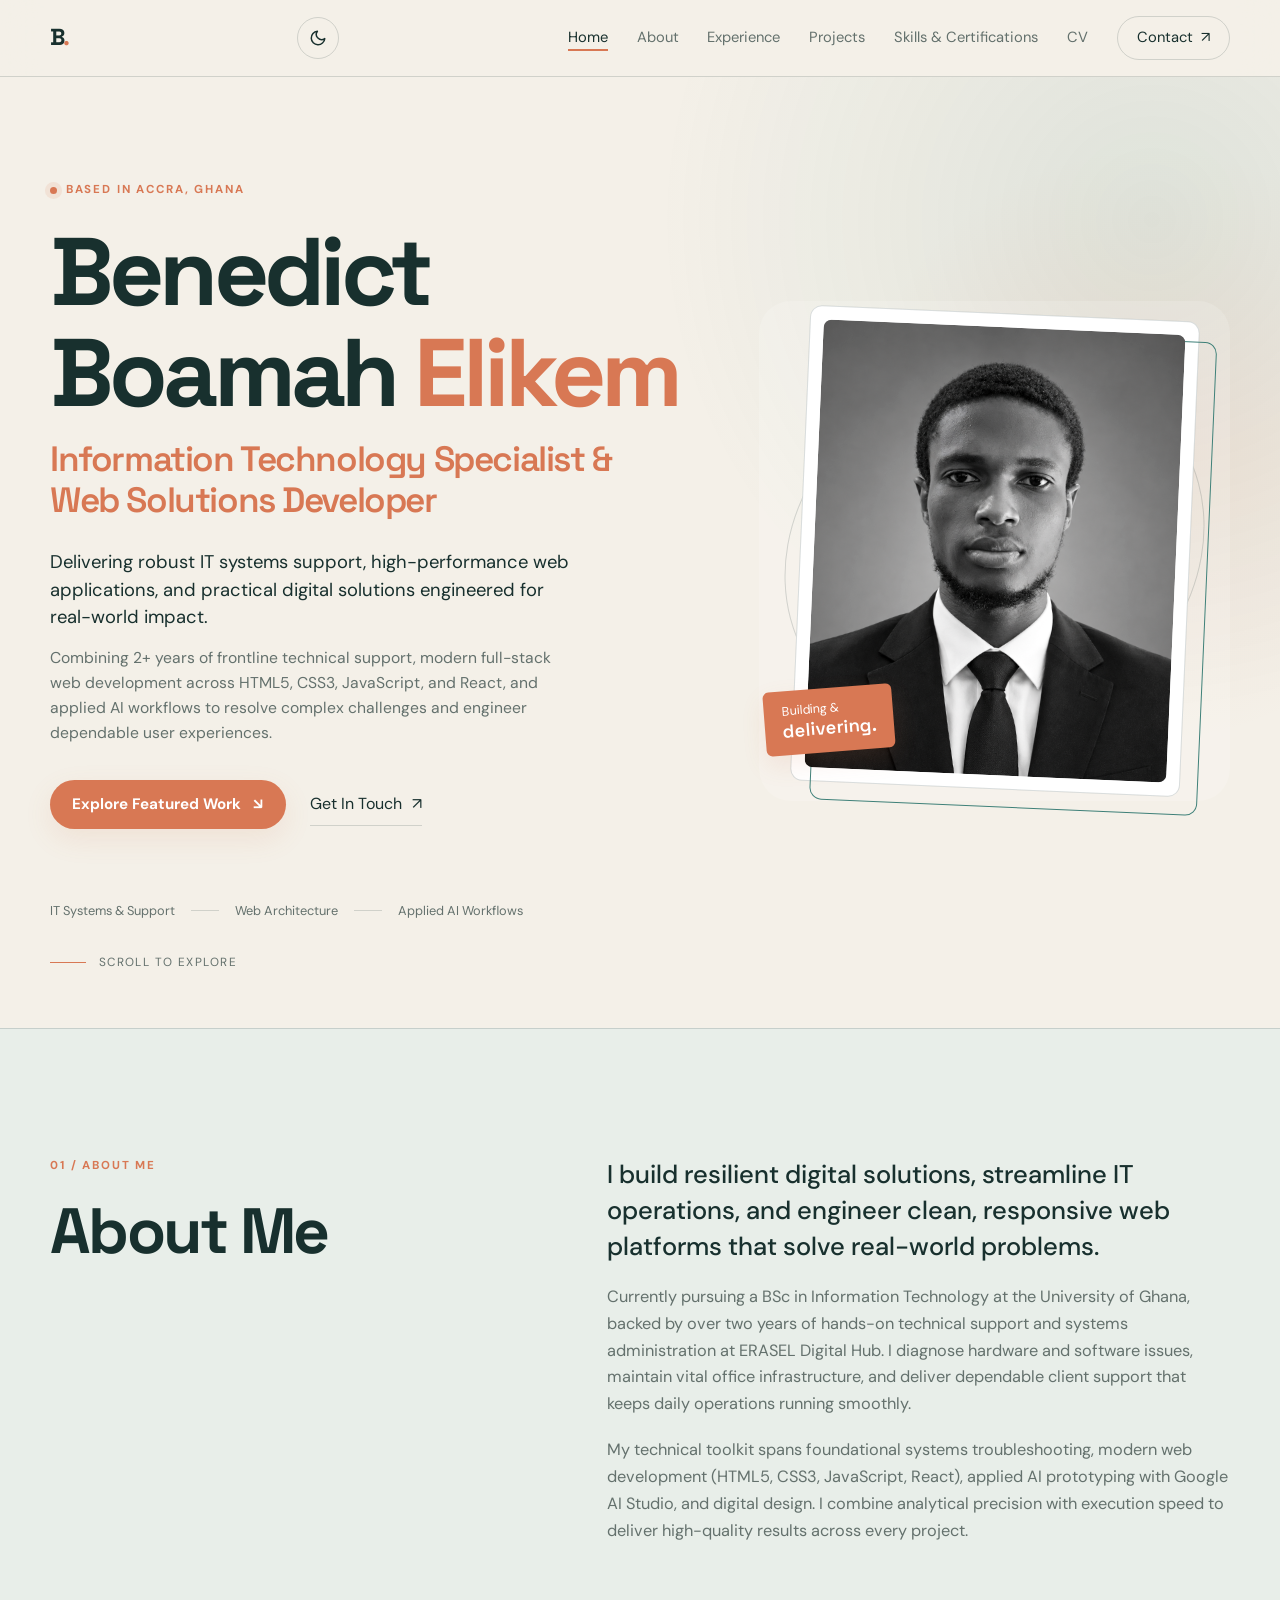
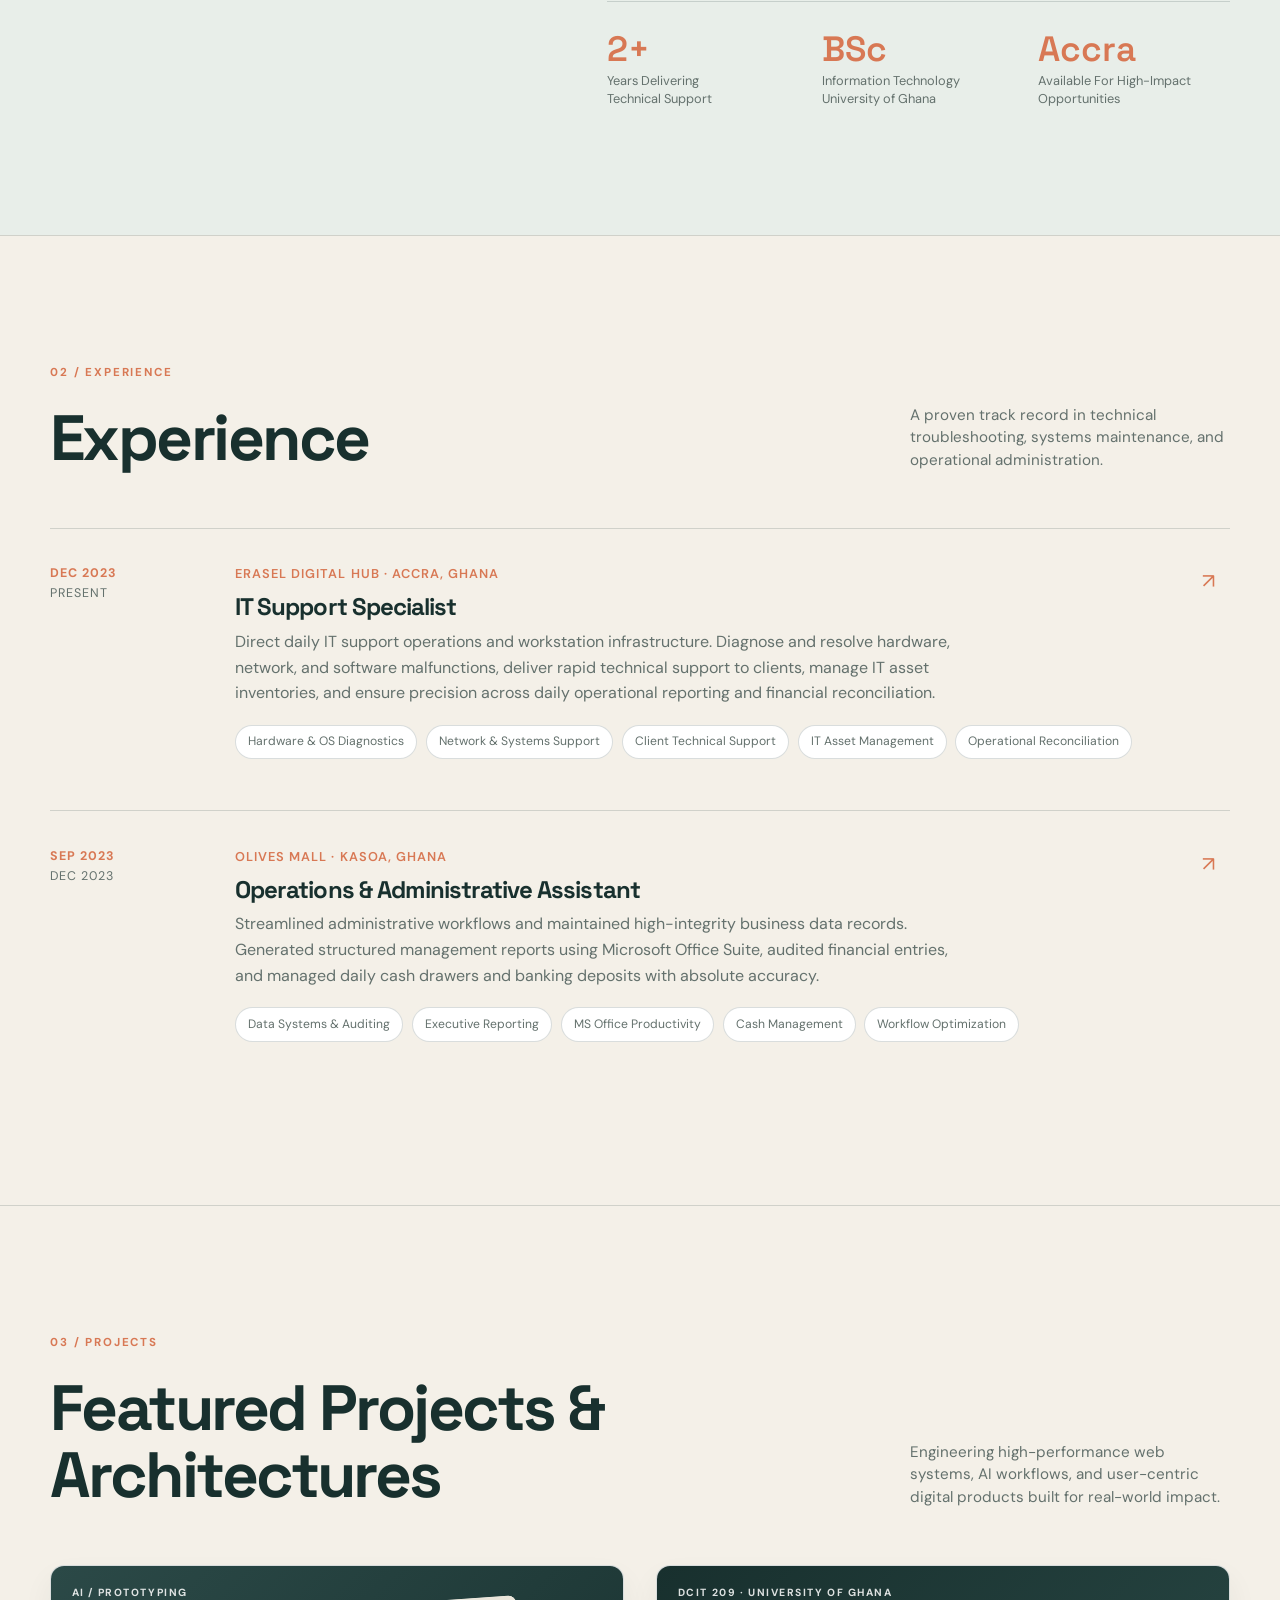
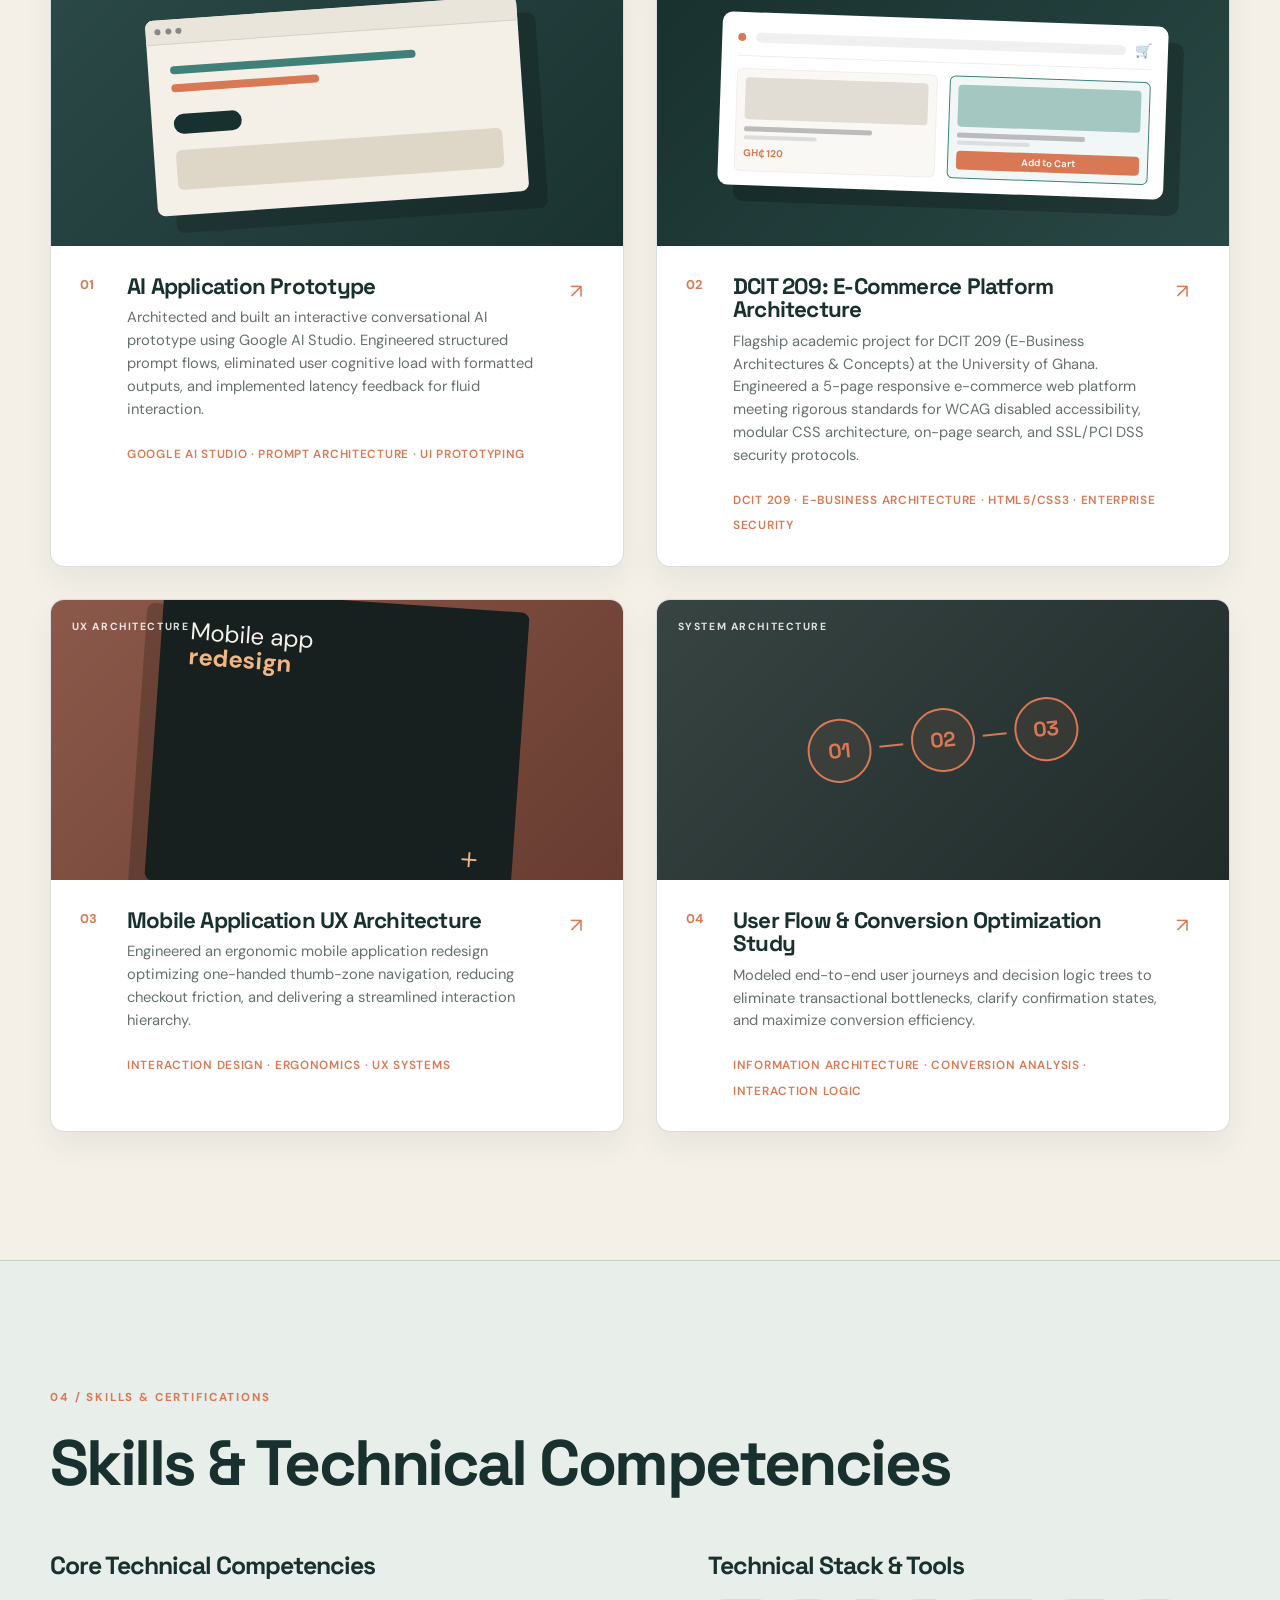
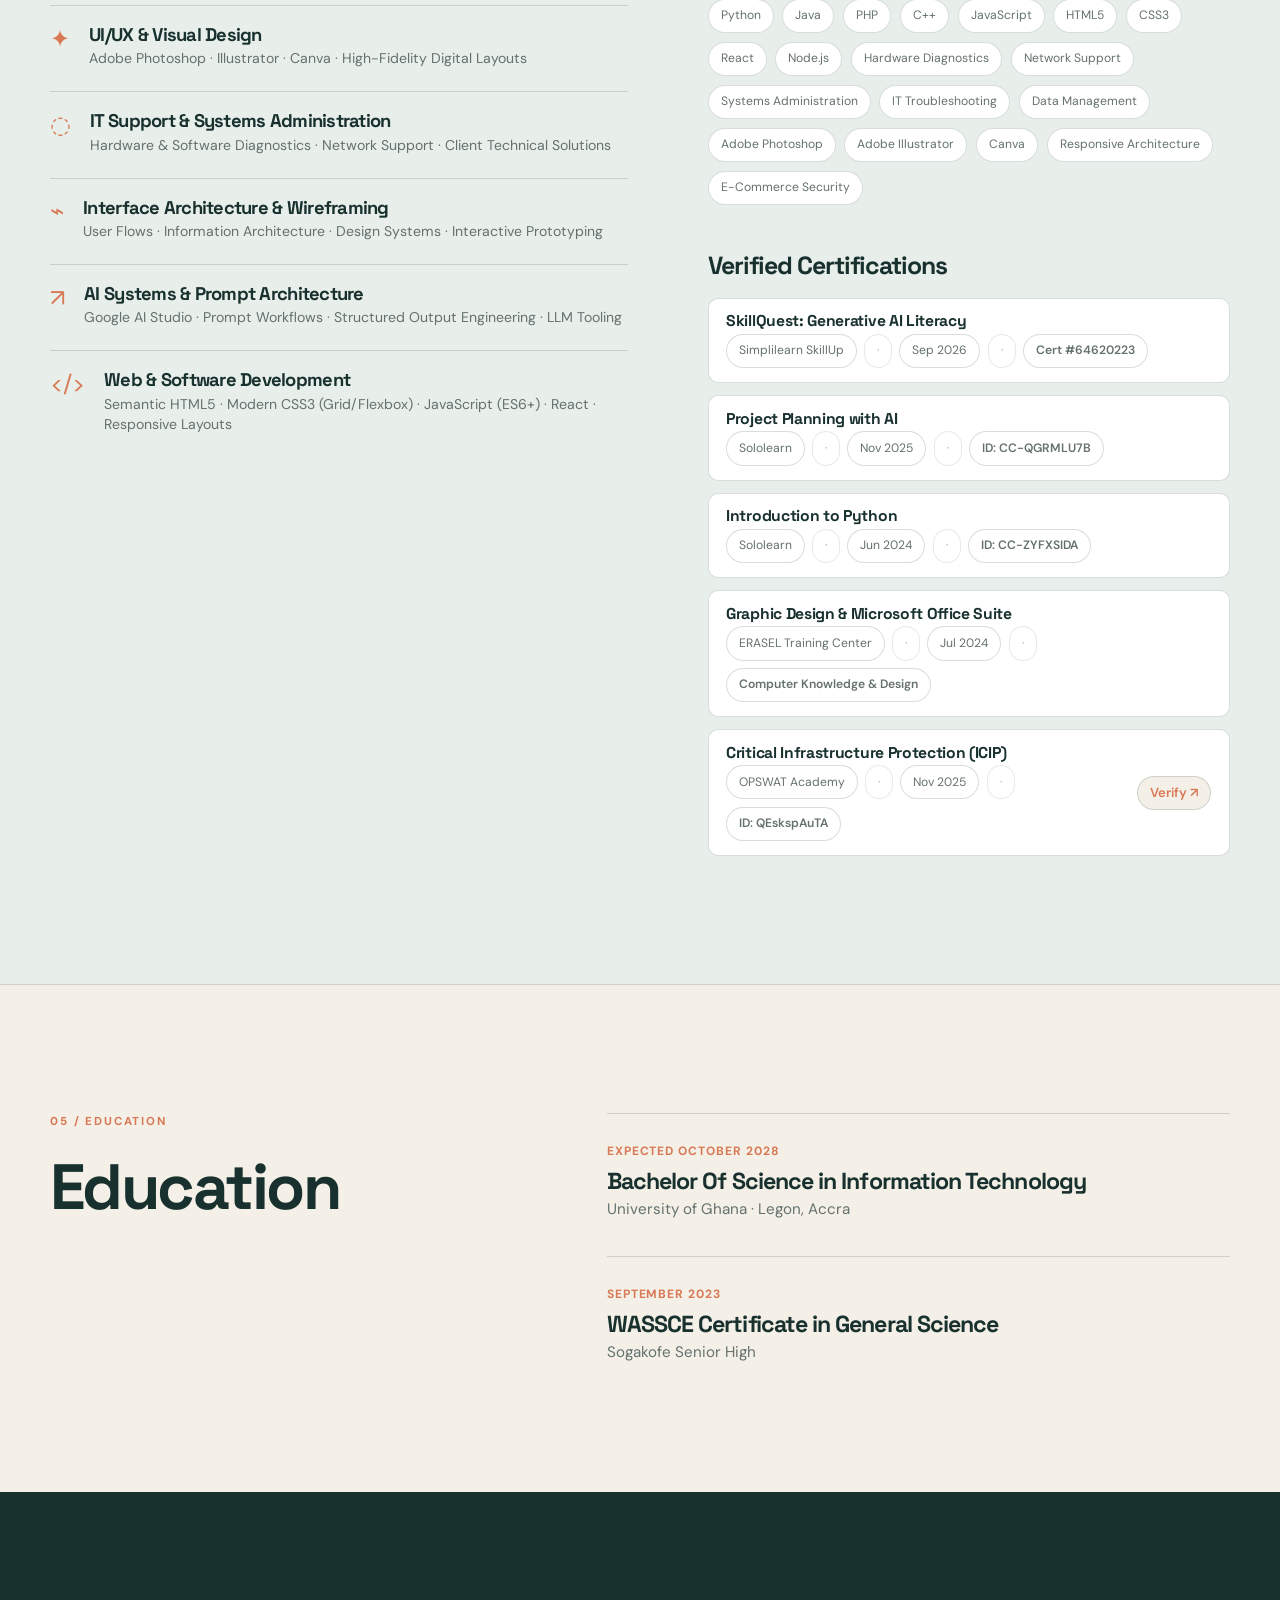
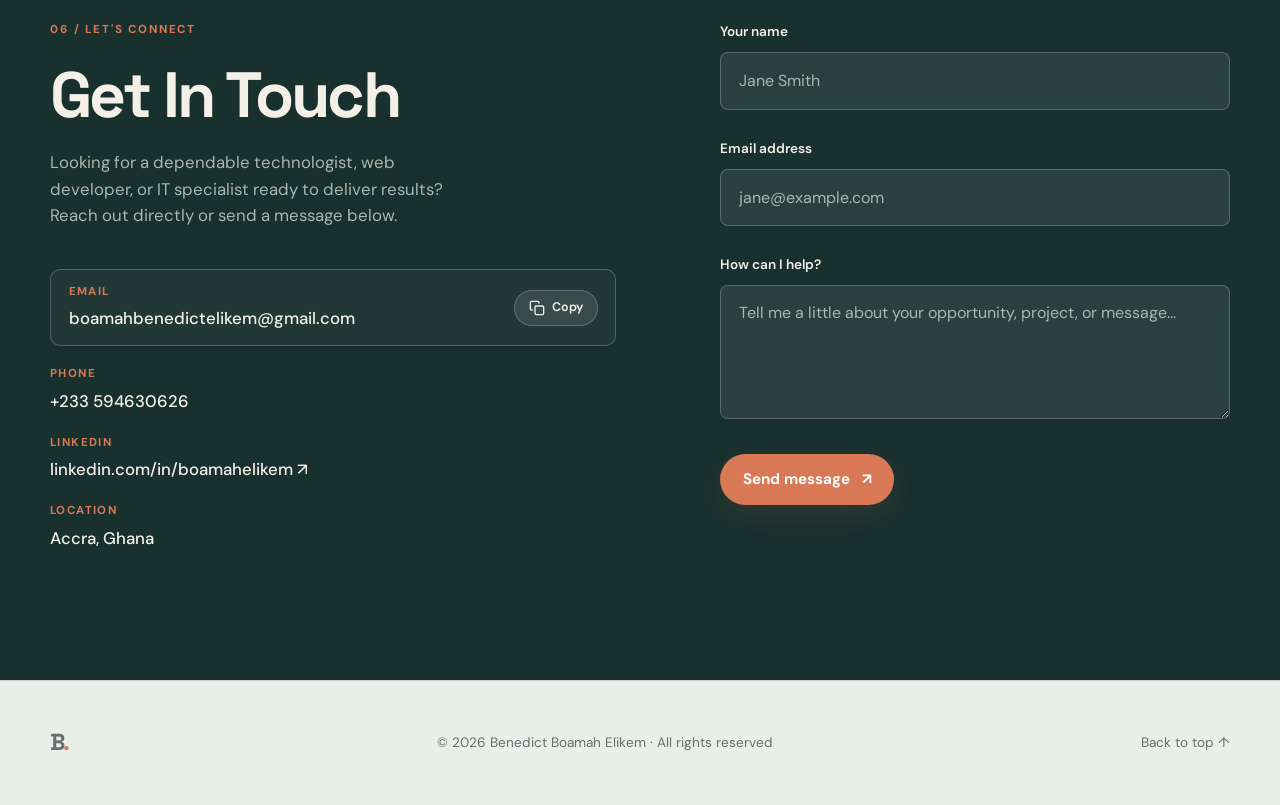
==== index.html @ bfdafd52 "Elevate portfolio positioning, refine UX & accessibility, and add local server" ====
<!DOCTYPE html>
<html lang="en" data-theme="light">

<head>
    <meta charset="UTF-8" />
    <meta name="viewport" content="width=device-width, initial-scale=1.0" />
    <meta name="description" content="Portfolio of Benedict Boamah Elikem — Information Technology Specialist &amp; Web Developer in Accra, Ghana. Delivering robust IT systems support, modern web applications, and practical digital solutions." />
    <title>Benedict Boamah Elikem | Information Technology Specialist &amp; Web Developer</title>

    <!-- Favicon -->
    <link rel="icon" type="image/svg+xml" href="favicon.svg" />

    <!-- Open Graph & Social Previews -->
    <meta property="og:site_name" content="Benedict Boamah Elikem Portfolio" />
    <meta property="og:title" content="Benedict Boamah Elikem | Information Technology Specialist &amp; Web Developer" />
    <meta property="og:description" content="Portfolio of Benedict Boamah Elikem — Information Technology Specialist &amp; Web Developer in Accra, Ghana. Delivering robust IT systems support, modern web applications, and practical digital solutions." />
    <meta property="og:image" content="https://benedictboamah.tech/profile-picture.png" />
    <meta property="og:url" content="https://benedictboamah.tech" />
    <meta property="og:type" content="website" />
    <meta name="twitter:card" content="summary_large_image" />
    <meta name="twitter:title" content="Benedict Boamah Elikem | Information Technology Specialist &amp; Web Developer" />
    <meta name="twitter:description" content="Portfolio of Benedict Boamah Elikem — Information Technology Specialist &amp; Web Developer in Accra, Ghana. Delivering robust IT systems support, modern web applications, and practical digital solutions." />
    <meta name="twitter:image" content="https://benedictboamah.tech/profile-picture.png" />
    <meta name="theme-color" content="#18302e" />

    <!-- Google Fonts -->
    <link rel="preconnect" href="https://fonts.googleapis.com" />
    <link rel="preconnect" href="https://fonts.gstatic.com" crossorigin />
    <link href="https://fonts.googleapis.com/css2?family=DM+Sans:ital,wght@0,400;0,500;0,600;0,700;1,400&family=Space+Grotesk:wght@500;600;700&display=swap" rel="stylesheet" />
    <link rel="stylesheet" href="styles.css" />
</head>

<body>
    <header class="site-header">
        <div class="container nav-wrap">
            <a class="brand" href="#home" aria-label="Benedict Boamah Elikem home">B<span>.</span></a>

            <div class="nav-controls">
                <button id="theme-toggle" class="theme-toggle" type="button" aria-label="Toggle dark and light theme" title="Toggle dark/light mode">
                    <svg class="sun-icon" xmlns="http://www.w3.org/2000/svg" width="18" height="18" viewBox="0 0 24 24" fill="none" stroke="currentColor" stroke-width="2" stroke-linecap="round" stroke-linejoin="round" aria-hidden="true">
                        <circle cx="12" cy="12" r="5"></circle>
                        <line x1="12" y1="1" x2="12" y2="3"></line>
                        <line x1="12" y1="21" x2="12" y2="23"></line>
                        <line x1="4.22" y1="4.22" x2="5.64" y2="5.64"></line>
                        <line x1="18.36" y1="18.36" x2="19.78" y2="19.78"></line>
                        <line x1="1" y1="12" x2="3" y2="12"></line>
                        <line x1="21" y1="12" x2="23" y2="12"></line>
                        <line x1="4.22" y1="19.78" x2="5.64" y2="18.36"></line>
                        <line x1="18.36" y1="5.64" x2="19.78" y2="4.22"></line>
                    </svg>
                    <svg class="moon-icon" xmlns="http://www.w3.org/2000/svg" width="18" height="18" viewBox="0 0 24 24" fill="none" stroke="currentColor" stroke-width="2" stroke-linecap="round" stroke-linejoin="round" aria-hidden="true">
                        <path d="M21 12.79A9 9 0 1 1 11.21 3 7 7 0 0 0 21 12.79z"></path>
                    </svg>
                </button>

                <button class="menu-toggle" type="button" aria-expanded="false" aria-controls="site-nav">
                    <span class="menu-icon" aria-hidden="true"><span></span><span></span></span>
                    <span class="sr-only">Open menu</span>
                </button>
            </div>

            <nav id="site-nav" class="site-nav" aria-label="Main navigation">
                <a class="nav-link active" href="#home">Home</a>
                <a class="nav-link" href="#about">About</a>
                <a class="nav-link" href="#experience">Experience</a>
                <a class="nav-link" href="#projects">Projects</a>
                <a class="nav-link" href="#skills">Skills &amp; Certifications</a>
                <a class="nav-link" href="cv.html">CV</a>
                <a class="nav-contact" href="#contact">Contact <span aria-hidden="true">↗</span></a>
            </nav>
        </div>
    </header>

    <main>
        <section id="home" class="hero section-shell">
            <div class="container hero-grid">
                <div class="hero-copy">
                    <p class="eyebrow"><span class="status-dot" aria-hidden="true"></span>Based in Accra, Ghana</p>
                    <h1>Benedict Boamah <em>Elikem</em></h1>
                    <h2>Information Technology Specialist &amp; Web Solutions Developer</h2>
                    <p class="hero-lead">Delivering robust IT systems support, high-performance web applications, and practical digital solutions engineered for real-world impact.</p>
                    <p class="hero-value">Combining 2+ years of frontline technical support, modern full-stack web development across HTML5, CSS3, JavaScript, and React, and applied AI workflows to resolve complex challenges and engineer dependable user experiences.</p>
                    <div class="hero-actions">
                        <a class="button button-primary" href="#projects">Explore Featured Work <span aria-hidden="true">↘</span></a>
                        <a class="text-link" href="#contact">Get In Touch <span aria-hidden="true">↗</span></a>
                    </div>
                    <div class="hero-meta">
                        <span>IT Systems &amp; Support</span>
                        <span class="meta-line" aria-hidden="true"></span>
                        <span>Web Architecture</span>
                        <span class="meta-line" aria-hidden="true"></span>
                        <span>Applied AI Workflows</span>
                    </div>
                </div>
                <div class="hero-portrait">
                    <div class="portrait-frame">
                        <img src="profile-picture.png" alt="Portrait of Benedict Boamah Elikem" width="420" height="512" />
                        <div class="portrait-note"><span>Building &amp;</span><strong>delivering.</strong></div>
                    </div>
                    <span class="portrait-orbit orbit-one" aria-hidden="true"></span>
                    <span class="portrait-orbit orbit-two" aria-hidden="true"></span>
                </div>
            </div>
            <div class="container scroll-cue" aria-hidden="true"><span></span>Scroll to explore</div>
        </section>

        <section id="about" class="section-shell about-section">
            <div class="container split-layout about-layout">
                <div class="section-intro">
                    <p class="eyebrow">01 / About me</p>
                    <h2>About Me</h2>
                </div>
                <div class="about-content">
                    <p class="large-copy">I build resilient digital solutions, streamline IT operations, and engineer clean, responsive web platforms that solve real-world problems.</p>
                    <p class="body-copy">Currently pursuing a BSc in Information Technology at the University of Ghana, backed by over two years of hands-on technical support and systems administration at ERASEL Digital Hub. I diagnose hardware and software issues, maintain vital office infrastructure, and deliver dependable client support that keeps daily operations running smoothly.</p>
                    <p class="body-copy">My technical toolkit spans foundational systems troubleshooting, modern web development (HTML5, CSS3, JavaScript, React), applied AI prototyping with Google AI Studio, and digital design. I combine analytical precision with execution speed to deliver high-quality results across every project.</p>
                    <div class="highlight-row">
                        <div><strong>2+</strong><span>Years Delivering<br />Technical Support</span></div>
                        <div><strong>BSc</strong><span>Information Technology<br />University of Ghana</span></div>
                        <div><strong>Accra</strong><span>Available For High-Impact<br />Opportunities</span></div>
                    </div>
                </div>
            </div>
        </section>

        <section id="experience" class="section-shell experience-section">
            <div class="container section-heading">
                <div>
                    <p class="eyebrow">02 / Experience</p>
                    <h2>Experience</h2>
                </div>
                <p class="section-aside">A proven track record in technical troubleshooting, systems maintenance, and operational administration.</p>
            </div>
            <div class="container experience-list">
                <article class="experience-item">
                    <div class="experience-date">Dec 2023<br /><span>Present</span></div>
                    <div>
                        <p class="experience-company">ERASEL Digital Hub · Accra, Ghana</p>
                        <h3>IT Support Specialist</h3>
                        <p class="experience-description">Direct daily IT support operations and workstation infrastructure. Diagnose and resolve hardware, network, and software malfunctions, deliver rapid technical support to clients, manage IT asset inventories, and ensure precision across daily operational reporting and financial reconciliation.</p>
                        <div class="tag-row">
                            <span>Hardware &amp; OS Diagnostics</span>
                            <span>Network &amp; Systems Support</span>
                            <span>Client Technical Support</span>
                            <span>IT Asset Management</span>
                            <span>Operational Reconciliation</span>
                        </div>
                    </div>
                    <span class="experience-arrow" aria-hidden="true">↗</span>
                </article>

                <article class="experience-item">
                    <div class="experience-date">Sep 2023<br /><span>Dec 2023</span></div>
                    <div>
                        <p class="experience-company">OLIVES Mall · Kasoa, Ghana</p>
                        <h3>Operations &amp; Administrative Assistant</h3>
                        <p class="experience-description">Streamlined administrative workflows and maintained high-integrity business data records. Generated structured management reports using Microsoft Office Suite, audited financial entries, and managed daily cash drawers and banking deposits with absolute accuracy.</p>
                        <div class="tag-row">
                            <span>Data Systems &amp; Auditing</span>
                            <span>Executive Reporting</span>
                            <span>MS Office Productivity</span>
                            <span>Cash Management</span>
                            <span>Workflow Optimization</span>
                        </div>
                    </div>
                    <span class="experience-arrow" aria-hidden="true">↗</span>
                </article>
            </div>
        </section>

        <section id="projects" class="section-shell work-section">
            <div class="container section-heading">
                <div>
                    <p class="eyebrow">03 / Projects</p>
                    <h2>Featured Projects &amp; Architectures</h2>
                </div>
                <p class="section-aside">Engineering high-performance web systems, AI workflows, and user-centric digital products built for real-world impact.</p>
            </div>
            <div class="container project-grid">
                <!-- Project 01: AI Application -->
                <div class="project-card" data-modal="modal-ai" role="button" tabindex="0" aria-haspopup="dialog" aria-label="View AI Application case study">
                    <div class="project-art art-one">
                        <span class="art-label">AI / PROTOTYPING</span>
                        <div class="art-window">
                            <div class="window-top"><i></i><i></i><i></i></div>
                            <div class="window-body">
                                <span class="art-line"></span>
                                <span class="art-line short"></span>
                                <span class="art-pill"></span>
                                <span class="art-block"></span>
                            </div>
                        </div>
                    </div>
                    <div class="project-info">
                        <span class="project-number">01</span>
                        <div>
                            <h3>AI Application Prototype</h3>
                            <p>Architected and built an interactive conversational AI prototype using Google AI Studio. Engineered structured prompt flows, eliminated user cognitive load with formatted outputs, and implemented latency feedback for fluid interaction.</p>
                            <span class="project-role">Google AI Studio · Prompt Architecture · UI Prototyping</span>
                        </div>
                        <span class="card-arrow" aria-hidden="true">↗</span>
                    </div>
                </div>

                <!-- Project 02: University E-Commerce Project (DCIT 209) -->
                <div class="project-card" data-modal="modal-ecommerce" role="button" tabindex="0" aria-haspopup="dialog" aria-label="View DCIT 209 E-Commerce Architecture project details">
                    <div class="project-art art-ecommerce">
                        <span class="art-label">DCIT 209 · UNIVERSITY OF GHANA</span>
                        <div class="store-mockup">
                            <div class="store-topbar">
                                <span class="store-dot"></span>
                                <span class="store-search-bar"></span>
                                <span class="store-cart-icon">🛒</span>
                            </div>
                            <div class="store-items">
                                <div class="store-card">
                                    <div class="store-card-img"></div>
                                    <div class="store-card-lines"><span class="line-sm"></span><span class="line-xs"></span></div>
                                    <span class="store-badge">GH₵ 120</span>
                                </div>
                                <div class="store-card active-item">
                                    <div class="store-card-img alt"></div>
                                    <div class="store-card-lines"><span class="line-sm"></span><span class="line-xs"></span></div>
                                    <span class="store-btn">Add to Cart</span>
                                </div>
                            </div>
                        </div>
                    </div>
                    <div class="project-info">
                        <span class="project-number">02</span>
                        <div>
                            <h3>DCIT 209: E-Commerce Platform Architecture</h3>
                            <p>Flagship academic project for DCIT 209 (E-Business Architectures &amp; Concepts) at the University of Ghana. Engineered a 5-page responsive e-commerce web platform meeting rigorous standards for WCAG disabled accessibility, modular CSS architecture, on-page search, and SSL/PCI DSS security protocols.</p>
                            <span class="project-role">DCIT 209 · E-Business Architecture · HTML5/CSS3 · Enterprise Security</span>
                        </div>
                        <span class="card-arrow" aria-hidden="true">↗</span>
                    </div>
                </div>

                <!-- Project 03: Mobile App UX Redesign -->
                <div class="project-card" data-modal="modal-redesign" role="button" tabindex="0" aria-haspopup="dialog" aria-label="View Mobile App Redesign details">
                    <div class="project-art art-two">
                        <span class="art-label">UX ARCHITECTURE</span>
                        <div class="support-shape">
                            <span>Mobile app<br /><strong>redesign</strong></span>
                            <i>＋</i>
                        </div>
                    </div>
                    <div class="project-info">
                        <span class="project-number">03</span>
                        <div>
                            <h3>Mobile Application UX Architecture</h3>
                            <p>Engineered an ergonomic mobile application redesign optimizing one-handed thumb-zone navigation, reducing checkout friction, and delivering a streamlined interaction hierarchy.</p>
                            <span class="project-role">Interaction Design · Ergonomics · UX Systems</span>
                        </div>
                        <span class="card-arrow" aria-hidden="true">↗</span>
                    </div>
                </div>

                <!-- Project 04: User Flow & Interaction Study -->
                <div class="project-card" data-modal="modal-flow" role="button" tabindex="0" aria-haspopup="dialog" aria-label="View User Flow Study details">
                    <div class="project-art art-three">
                        <span class="art-label">SYSTEM ARCHITECTURE</span>
                        <div class="flow-shape">
                            <span>01</span><b></b><span>02</span><b></b><span>03</span>
                        </div>
                    </div>
                    <div class="project-info">
                        <span class="project-number">04</span>
                        <div>
                            <h3>User Flow &amp; Conversion Optimization Study</h3>
                            <p>Modeled end-to-end user journeys and decision logic trees to eliminate transactional bottlenecks, clarify confirmation states, and maximize conversion efficiency.</p>
                            <span class="project-role">Information Architecture · Conversion Analysis · Interaction Logic</span>
                        </div>
                        <span class="card-arrow" aria-hidden="true">↗</span>
                    </div>
                </div>
            </div>
        </section>

        <section id="skills" class="section-shell skills-section">
            <div class="container section-heading">
                <div>
                    <p class="eyebrow">04 / Skills &amp; certifications</p>
                    <h2>Skills &amp; Technical Competencies</h2>
                </div>
            </div>
            <div class="container skills-columns">
                <div class="skills-panel">
                    <h3>Core Technical Competencies</h3>
                    <div class="skill-grid">
                        <div class="skill-item">
                            <span class="skill-icon">✦</span>
                            <div>
                                <h4>UI/UX &amp; Visual Design</h4>
                                <p>Adobe Photoshop · Illustrator · Canva · High-Fidelity Digital Layouts</p>
                            </div>
                        </div>
                        <div class="skill-item">
                            <span class="skill-icon">◌</span>
                            <div>
                                <h4>IT Support &amp; Systems Administration</h4>
                                <p>Hardware &amp; Software Diagnostics · Network Support · Client Technical Solutions</p>
                            </div>
                        </div>
                        <div class="skill-item">
                            <span class="skill-icon">⌁</span>
                            <div>
                                <h4>Interface Architecture &amp; Wireframing</h4>
                                <p>User Flows · Information Architecture · Design Systems · Interactive Prototyping</p>
                            </div>
                        </div>
                        <div class="skill-item">
                            <span class="skill-icon">↗</span>
                            <div>
                                <h4>AI Systems &amp; Prompt Architecture</h4>
                                <p>Google AI Studio · Prompt Workflows · Structured Output Engineering · LLM Tooling</p>
                            </div>
                        </div>
                        <div class="skill-item">
                            <span class="skill-icon">&lt;/&gt;</span>
                            <div>
                                <h4>Web &amp; Software Development</h4>
                                <p>Semantic HTML5 · Modern CSS3 (Grid/Flexbox) · JavaScript (ES6+) · React · Responsive Layouts</p>
                            </div>
                        </div>
                    </div>
                </div>

                <div class="skills-panel">
                    <h3>Technical Stack &amp; Tools</h3>
                    <div class="skill-tags">
                        <span>Python</span>
                        <span>Java</span>
                        <span>PHP</span>
                        <span>C++</span>
                        <span>JavaScript</span>
                        <span>HTML5</span>
                        <span>CSS3</span>
                        <span>React</span>
                        <span>Node.js</span>
                        <span>Hardware Diagnostics</span>
                        <span>Network Support</span>
                        <span>Systems Administration</span>
                        <span>IT Troubleshooting</span>
                        <span>Data Management</span>
                        <span>Adobe Photoshop</span>
                        <span>Adobe Illustrator</span>
                        <span>Canva</span>
                        <span>Responsive Architecture</span>
                        <span>E-Commerce Security</span>
                    </div>

                    <h3 class="cert-heading">Verified Certifications</h3>
                    <div class="cert-list">
                        <div class="cert-card">
                            <div class="cert-info">
                                <h4>SkillQuest: Generative AI Literacy</h4>
                                <div class="cert-meta">
                                    <span>Simplilearn SkillUp</span>
                                    <span class="meta-dot">·</span>
                                    <span>Sep 2026</span>
                                    <span class="meta-dot">·</span>
                                    <span class="cert-badge">Cert #64620223</span>
                                </div>
                            </div>
                        </div>

                        <div class="cert-card">
                            <div class="cert-info">
                                <h4>Project Planning with AI</h4>
                                <div class="cert-meta">
                                    <span>Sololearn</span>
                                    <span class="meta-dot">·</span>
                                    <span>Nov 2025</span>
                                    <span class="meta-dot">·</span>
                                    <span class="cert-badge">ID: CC-QGRMLU7B</span>
                                </div>
                            </div>
                        </div>

                        <div class="cert-card">
                            <div class="cert-info">
                                <h4>Introduction to Python</h4>
                                <div class="cert-meta">
                                    <span>Sololearn</span>
                                    <span class="meta-dot">·</span>
                                    <span>Jun 2024</span>
                                    <span class="meta-dot">·</span>
                                    <span class="cert-badge">ID: CC-ZYFXSIDA</span>
                                </div>
                            </div>
                        </div>

                        <div class="cert-card">
                            <div class="cert-info">
                                <h4>Graphic Design &amp; Microsoft Office Suite</h4>
                                <div class="cert-meta">
                                    <span>ERASEL Training Center</span>
                                    <span class="meta-dot">·</span>
                                    <span>Jul 2024</span>
                                    <span class="meta-dot">·</span>
                                    <span class="cert-badge">Computer Knowledge &amp; Design</span>
                                </div>
                            </div>
                        </div>

                        <div class="cert-card">
                            <div class="cert-info">
                                <h4>Critical Infrastructure Protection (ICIP)</h4>
                                <div class="cert-meta">
                                    <span>OPSWAT Academy</span>
                                    <span class="meta-dot">·</span>
                                    <span>Nov 2025</span>
                                    <span class="meta-dot">·</span>
                                    <span class="cert-badge">ID: QEskspAuTA</span>
                                </div>
                            </div>
                            <a href="https://learn.opswatacademy.com/certificate/QEskspAuTA" target="_blank" rel="noopener noreferrer" class="cert-link" title="Verify certificate on OPSWAT Academy">Verify ↗</a>
                        </div>
                    </div>
                </div>
            </div>
        </section>

        <section id="education" class="section-shell education-section">
            <div class="container split-layout">
                <div class="section-intro">
                    <p class="eyebrow">05 / Education</p>
                    <h2>Education</h2>
                </div>
                <div class="education-list">
                    <div>
                        <span>Expected October 2028</span>
                        <h3>Bachelor Of Science in Information Technology</h3>
                        <p>University of Ghana · Legon, Accra</p>
                    </div>
                    <div>
                        <span>September 2023</span>
                        <h3>WASSCE Certificate in General Science</h3>
                        <p>Sogakofe Senior High</p>
                    </div>
                </div>
            </div>
        </section>

        <section id="contact" class="section-shell contact-section">
            <div class="container contact-grid">
                <div class="contact-copy">
                    <p class="eyebrow">06 / Let's connect</p>
                    <h2>Get In Touch</h2>
                    <p>Looking for a dependable technologist, web developer, or IT specialist ready to deliver results? Reach out directly or send a message below.</p>

                    <div class="direct-details">
                        <div class="email-detail-wrap">
                            <a href="mailto:boamahbenedictelikem@gmail.com" class="direct-item">
                                <span>Email</span>
                                <strong>boamahbenedictelikem@gmail.com</strong>
                            </a>
                            <button id="copy-email-btn" class="copy-email-btn" type="button" aria-label="Copy email address" title="Copy email address">
                                <svg class="copy-icon" xmlns="http://www.w3.org/2000/svg" width="16" height="16" viewBox="0 0 24 24" fill="none" stroke="currentColor" stroke-width="2" stroke-linecap="round" stroke-linejoin="round" aria-hidden="true">
                                    <rect x="9" y="9" width="13" height="13" rx="2" ry="2"></rect>
                                    <path d="M5 15H4a2 2 0 0 1-2-2V4a2 2 0 0 1 2-2h9a2 2 0 0 1 2 2v1"></path>
                                </svg>
                                <span class="copy-label">Copy</span>
                            </button>
                        </div>
                        <a href="tel:+233594630626" class="direct-item">
                            <span>Phone</span>
                            <strong>+233 594630626</strong>
                        </a>
                        <a href="https://www.linkedin.com/in/boamahelikem/" target="_blank" rel="noopener noreferrer" class="direct-item">
                            <span>LinkedIn</span>
                            <strong>linkedin.com/in/boamahelikem ↗</strong>
                        </a>
                        <div class="direct-item">
                            <span>Location</span>
                            <strong>Accra, Ghana</strong>
                        </div>
                    </div>
                </div>

                <form id="contact-form" class="contact-form" action="https://formspree.io/f/xzebljpp" method="POST" novalidate>
                    <input type="hidden" name="_subject" value="New portfolio contact message from benedictboamah.tech" />
                    <div class="form-row">
                        <label for="name">Your name</label>
                        <input id="name" name="name" type="text" autocomplete="name" placeholder="Jane Smith" required />
                        <span class="field-error" id="name-error"></span>
                    </div>
                    <div class="form-row">
                        <label for="email">Email address</label>
                        <input id="email" name="email" type="email" autocomplete="email" placeholder="jane@example.com" required />
                        <span class="field-error" id="email-error"></span>
                    </div>
                    <div class="form-row">
                        <label for="message">How can I help?</label>
                        <textarea id="message" name="message" rows="4" placeholder="Tell me a little about your opportunity, project, or message..." required></textarea>
                        <span class="field-error" id="message-error"></span>
                    </div>
                    <button class="button button-primary submit-button" type="submit">
                        <span class="button-label">Send message</span>
                        <span class="loading-spinner" aria-hidden="true"></span>
                        <span aria-hidden="true">↗</span>
                    </button>
                    <div id="form-status" class="form-status" role="status" aria-live="polite"></div>
                </form>
            </div>
        </section>
    </main>

    <!-- Modals for Case Studies & Projects -->
    <div id="modal-overlay" class="modal-overlay" aria-hidden="true">
        <div class="modal-container" role="dialog" aria-modal="true" aria-labelledby="modal-title">
            <button class="modal-close" type="button" aria-label="Close project modal">&times;</button>
            <div id="modal-body" class="modal-body">
                <!-- Dynamically populated via JS or template -->
            </div>
        </div>
    </div>

    <!-- Template Data for Modals -->
    <template id="tmpl-modal-ai">
        <div class="modal-header">
            <span class="modal-tag">Case Study · AI &amp; Prototyping</span>
            <h2 class="modal-title">AI Application Prototype</h2>
            <p class="modal-subtitle">Architecting conversational AI user flows and structured outputs using Google AI Studio.</p>
        </div>
        <div class="modal-meta-grid">
            <div><strong>Role</strong><span>Lead Developer &amp; Prompt Architect</span></div>
            <div><strong>Context</strong><span>Generative AI Systems Architecture</span></div>
            <div><strong>Tools</strong><span>Google AI Studio · Prompt Flow · HTML5/CSS3</span></div>
        </div>
        <div class="modal-section">
            <h3>The Challenge</h3>
            <p>Generative AI tools frequently return unstructured walls of text that overwhelm users and disrupt task completion. The objective of this prototype was to engineer conversational flows that prompt users effectively, provide transparent latency feedback, and format complex model outputs into digestible, interactive card components.</p>
        </div>
        <div class="modal-section">
            <h3>Design &amp; Implementation Approach</h3>
            <ul>
                <li><strong>Interactive Query Framing:</strong> Built guided prompt starters and contextual suggestions so users avoid the blank-canvas dilemma.</li>
                <li><strong>Response Scannability:</strong> Engineered structured visual card components for core takeaways, verified sources, and actionable next steps.</li>
                <li><strong>Latency Feedback:</strong> Implemented progressive loading indicators to keep users confident and informed during model inference.</li>
            </ul>
        </div>
        <div class="modal-section">
            <h3>Key Takeaway</h3>
            <p>Designing for AI requires more than model performance — it demands a predictable, transparent, and structured interaction model where the user always maintains complete agency.</p>
        </div>
        <div class="modal-cta">
            <a href="#contact" class="button button-primary modal-action-btn">Discuss this Project ↘</a>
        </div>
    </template>

    <template id="tmpl-modal-ecommerce">
        <div class="modal-header">
            <span class="modal-tag">DCIT 209 · University of Ghana Coursework</span>
            <h2 class="modal-title">DCIT 209: E-Commerce Architecture &amp; Platform</h2>
            <p class="modal-subtitle">A multi-page responsive web store and architectural study modeled for DCIT 209 (E-Business Architectures &amp; Concepts).</p>
        </div>
        <div class="modal-meta-grid">
            <div><strong>Role</strong><span>Front-End Engineer &amp; Web Architect</span></div>
            <div><strong>Course</strong><span>DCIT 209: E-Business Architectures</span></div>
            <div><strong>Tools</strong><span>HTML5 · External CSS3 · WCAG Accessibility · E-Business Analysis</span></div>
        </div>
        <div class="modal-section">
            <h3>Project Overview &amp; Task Brief</h3>
            <p>Designed and engineered as part of DCIT 209: E-Business Architectures and Concepts at the University of Ghana. The project required modeling a fully functional, multi-page prototype e-commerce website coupled with an extensive academic e-business analysis of an established enterprise organization.</p>
        </div>
        <div class="modal-section">
            <h3>Technical Implementation (Task 1 Architecture)</h3>
            <ul>
                <li><strong>5-Page Interlinked Architecture:</strong> Built a complete multi-page web application (Home, Catalog, Product Details, Cart/Checkout, About/Contact) interlinked with clean navigational structure.</li>
                <li><strong>Strict External CSS Standards:</strong> Adhered to zero inline styling and zero &lt;style&gt; elements, authoring a unified external CSS design system utilizing CSS Grid, Flexbox, box shadows, and hover micro-interactions.</li>
                <li><strong>Responsive Cross-Browser Layout:</strong> Tested across multiple browsers (Google Chrome, Microsoft Edge) and viewports, ensuring flawless horizontal viewing on 1024x768 desktop monitors and responsive media queries that transition the navigation from horizontal to a vertical mobile menu.</li>
                <li><strong>Accessibility for Disabled Users:</strong> Implemented dedicated accessibility features including screen-reader aria markup, semantic HTML landmarks, high-contrast states, and keyboard-first navigation.</li>
                <li><strong>Multimedia &amp; On-Page Search:</strong> Integrated background autoplay video streams, relevant social media buttons with embedded newsfeeds, and on-page search functionality for rapid content discovery.</li>
            </ul>
        </div>
        <div class="modal-section">
            <h3>E-Business Research &amp; Analysis (Tasks 2 to 5)</h3>
            <ul>
                <li><strong>SWOT &amp; PESTLE Analysis:</strong> Evaluated mentor e-commerce organization opportunities, regulatory challenges, and strategic market positioning.</li>
                <li><strong>Supply Chain &amp; Fulfilment:</strong> Examined customer growth bottlenecks and fulfillment strategies that sustain high service levels.</li>
                <li><strong>Social Community Channels:</strong> Researched social platforms driving community engagement and brand trust.</li>
                <li><strong>Security Compliance:</strong> Documented SSL (Secure Sockets Layer) encryption and PCI DSS (Payment Card Industry Data Security Standard) requirements for consumer payment confidence.</li>
            </ul>
        </div>
        <div class="modal-cta">
            <a href="#contact" class="button button-primary modal-action-btn">Discuss this Project ↘</a>
        </div>
    </template>

    <template id="tmpl-modal-redesign">
        <div class="modal-header">
            <span class="modal-tag">UX Architecture &amp; Ergonomics</span>
            <h2 class="modal-title">Mobile Application UX Architecture</h2>
            <p class="modal-subtitle">Investigating one-handed thumb-zone ergonomics and navigation hierarchy for everyday utility apps.</p>
        </div>
        <div class="modal-meta-grid">
            <div><strong>Role</strong><span>Product &amp; Interaction Designer</span></div>
            <div><strong>Focus</strong><span>Mobile Ergonomics &amp; User Flow</span></div>
            <div><strong>Tools</strong><span>Figma · Wireframing · Usability Testing</span></div>
        </div>
        <div class="modal-section">
            <h3>The Challenge</h3>
            <p>Many widely used mobile utility apps place primary action buttons in hard-to-reach top corners, creating friction for users operating devices with one hand on the move.</p>
        </div>
        <div class="modal-section">
            <h3>Design Principles</h3>
            <ul>
                <li><strong>Bottom-Sheet Navigation:</strong> Relocating core filters and CTAs into natural thumb zones.</li>
                <li><strong>Visual Hierarchy:</strong> Using progressive disclosure to avoid overwhelming users with unnecessary metadata on small screens.</li>
            </ul>
        </div>
        <div class="modal-cta">
            <a href="#contact" class="button button-primary modal-action-btn">Connect with me ↘</a>
        </div>
    </template>

    <template id="tmpl-modal-flow">
        <div class="modal-header">
            <span class="modal-tag">Information Architecture</span>
            <h2 class="modal-title">User Flow &amp; Conversion Optimization Study</h2>
            <p class="modal-subtitle">Mapping decision nodes to minimize user cognitive friction and checkout drop-off.</p>
        </div>
        <div class="modal-meta-grid">
            <div><strong>Role</strong><span>Systems &amp; UX Analyst</span></div>
            <div><strong>Focus</strong><span>Friction Auditing &amp; Flow Optimization</span></div>
            <div><strong>Tools</strong><span>Flowcharts · User Journey Maps</span></div>
        </div>
        <div class="modal-section">
            <h3>Key Insights</h3>
            <p>Auditing common drop-off points revealed that premature registration gates and ambiguous button labels were the primary drivers of user frustration. By establishing clear confirmation steps and progressive onboarding, completion confidence increased significantly.</p>
        </div>
        <div class="modal-cta">
            <a href="#contact" class="button button-primary modal-action-btn">Let's Discuss ↘</a>
        </div>
    </template>

    <!-- Floating Back to Top Button -->
    <a id="back-to-top" href="#home" class="floating-back-top" aria-label="Scroll back to top" title="Back to top">
        <svg xmlns="http://www.w3.org/2000/svg" width="20" height="20" viewBox="0 0 24 24" fill="none" stroke="currentColor" stroke-width="2.5" stroke-linecap="round" stroke-linejoin="round" aria-hidden="true">
            <line x1="12" y1="19" x2="12" y2="5"></line>
            <polyline points="5 12 12 5 19 12"></polyline>
        </svg>
    </a>

    <!-- Toast Notification -->
    <div id="toast" class="toast" role="status" aria-live="polite" aria-hidden="true"></div>

    <footer class="site-footer">
        <div class="container footer-inner">
            <a class="brand" href="#home" aria-label="Back to home">B<span>.</span></a>
            <p>© <span id="year"></span> Benedict Boamah Elikem · All rights reserved</p>
            <a href="#home" class="back-top">Back to top ↑</a>
        </div>
    </footer>

    <script src="script.js"></script>
</body>

</html>
---- styles.css ----
/* ==========================================================================
   Design System & CSS Custom Properties
   ========================================================================== */
:root {
    --bg: #f4f0e8;
    --bg-soft: #e8eee9;
    --card: #ffffff;
    --text: #18302e;
    --muted: #64716d;
    --line: rgba(24, 48, 46, 0.16);
    --accent: #d87854;
    --accent-soft: rgba(216, 120, 84, 0.12);
    --focus: #9b4e36;
    --teal: #3f8179;
    --teal-soft: rgba(63, 129, 121, 0.12);
    --nav-bg: rgba(244, 240, 232, 0.92);
    --nav-mobile-bg: rgba(244, 240, 232, 0.98);
    --contact-bg: #18302e;
    --contact-text: #f4f0e8;
    --contact-muted: #a8b7af;
    --contact-input-bg: rgba(255, 255, 255, 0.08);
    --contact-input-border: rgba(255, 255, 255, 0.22);
    --card-shadow: 0 14px 30px rgba(24, 48, 46, 0.06);
    --card-shadow-hover: 0 20px 42px rgba(24, 48, 46, 0.13);
    --modal-overlay-bg: rgba(24, 48, 46, 0.72);
    --modal-card-bg: #ffffff;
    --max: 1180px;
}

[data-theme="dark"] {
    --bg: #121716;
    --bg-soft: #18201f;
    --card: #1c2624;
    --text: #eff5f2;
    --muted: #9aa8a3;
    --line: rgba(239, 245, 242, 0.12);
    --accent: #e88d6c;
    --accent-soft: rgba(232, 141, 108, 0.18);
    --focus: #f3a88c;
    --teal: #52a399;
    --teal-soft: rgba(82, 163, 153, 0.16);
    --nav-bg: rgba(18, 23, 22, 0.92);
    --nav-mobile-bg: rgba(18, 23, 22, 0.98);
    --contact-bg: #101413;
    --contact-text: #eff5f2;
    --contact-muted: #8d9c97;
    --contact-input-bg: rgba(255, 255, 255, 0.05);
    --contact-input-border: rgba(255, 255, 255, 0.16);
    --card-shadow: 0 14px 30px rgba(0, 0, 0, 0.35);
    --card-shadow-hover: 0 20px 42px rgba(0, 0, 0, 0.5);
    --modal-overlay-bg: rgba(0, 0, 0, 0.82);
    --modal-card-bg: #1c2624;
}

/* ==========================================================================
   Base & Reset
   ========================================================================== */
* {
    box-sizing: border-box;
    margin: 0;
    padding: 0;
}

html {
    scroll-behavior: smooth;
}

body {
    background: var(--bg);
    color: var(--text);
    font-family: "DM Sans", sans-serif;
    line-height: 1.6;
    overflow-x: hidden;
    transition: background-color 0.3s ease, color 0.3s ease;
}

a {
    color: inherit;
    text-decoration: none;
}

button, input, textarea {
    font: inherit;
}

img {
    display: block;
    max-width: 100%;
}

.container {
    width: min(var(--max), calc(100% - 3rem));
    margin: 0 auto;
}

.section-shell {
    padding: 8rem 0;
}

.sr-only {
    position: absolute;
    width: 1px;
    height: 1px;
    padding: 0;
    margin: -1px;
    overflow: hidden;
    clip: rect(0, 0, 0, 0);
    white-space: nowrap;
    border: 0;
}

h1, h2, h3, h4 {
    font-family: "Space Grotesk", sans-serif;
    letter-spacing: -.04em;
    line-height: 1.05;
}

h1 em, h2 span, .contact-copy em {
    color: var(--accent);
    font-style: normal;
}

.eyebrow {
    color: var(--accent);
    text-transform: uppercase;
    letter-spacing: .16em;
    font-size: .72rem;
    font-weight: 700;
    margin-bottom: 1.4rem;
    display: flex;
    align-items: center;
}

.status-dot {
    display: inline-block;
    width: 7px;
    height: 7px;
    border-radius: 50%;
    background: var(--accent);
    margin-right: .55rem;
    box-shadow: 0 0 0 5px var(--accent-soft);
}

/* ==========================================================================
   Header & Navigation
   ========================================================================== */
.site-header {
    position: sticky;
    top: 0;
    z-index: 50;
    background: var(--nav-bg);
    border-bottom: 1px solid var(--line);
    -webkit-backdrop-filter: blur(18px);
    backdrop-filter: blur(18px);
    transition: background 0.3s ease, border-color 0.3s ease;
}

.nav-wrap {
    min-height: 76px;
    display: flex;
    align-items: center;
    justify-content: space-between;
    gap: 1.5rem;
}

.brand {
    font: 700 1.45rem/1 "Space Grotesk", sans-serif;
    letter-spacing: -.08em;
}

.brand span {
    color: var(--accent);
}

.nav-controls {
    display: flex;
    align-items: center;
    gap: 0.75rem;
}

.theme-toggle {
    background: transparent;
    border: 1px solid var(--line);
    color: var(--text);
    width: 42px;
    height: 42px;
    border-radius: 50%;
    display: grid;
    place-items: center;
    cursor: pointer;
    transition: transform 0.2s ease, border-color 0.2s ease, color 0.2s ease, background 0.2s ease;
}

.theme-toggle:hover {
    border-color: var(--accent);
    color: var(--accent);
    transform: rotate(15deg);
}

[data-theme="light"] .theme-toggle .sun-icon {
    display: none;
}

[data-theme="light"] .theme-toggle .moon-icon {
    display: block;
}

[data-theme="dark"] .theme-toggle .sun-icon {
    display: block;
}

[data-theme="dark"] .theme-toggle .moon-icon {
    display: none;
}

.site-nav {
    display: flex;
    align-items: center;
    gap: 1.8rem;
    color: var(--muted);
    font-size: .92rem;
}

.site-nav a {
    min-height: 44px;
    display: inline-flex;
    align-items: center;
    position: relative;
    transition: color .2s ease;
}

.site-nav a::after {
    content: "";
    position: absolute;
    bottom: .55rem;
    left: 0;
    width: 100%;
    height: 2px;
    background: var(--accent);
    transform: scaleX(0);
    transform-origin: left;
    transition: transform .2s ease;
}

.site-nav a:hover,
.site-nav a:focus-visible,
.site-nav a.active {
    color: var(--text);
}

.site-nav a:hover::after,
.site-nav a:focus-visible::after,
.site-nav a.active::after {
    transform: scaleX(1);
}

.nav-contact {
    border: 1px solid var(--line);
    border-radius: 99px;
    padding: 0 1.2rem;
    color: var(--text) !important;
    gap: .5rem;
}

.nav-contact::after {
    display: none !important;
}

.nav-contact:hover {
    background: var(--accent);
    color: #ffffff !important;
    border-color: var(--accent);
}

.menu-toggle {
    display: none;
    border: 1px solid var(--line);
    background: transparent;
    color: var(--text);
    min-width: 42px;
    min-height: 42px;
    border-radius: 8px;
    cursor: pointer;
}

.menu-icon {
    display: grid;
    gap: 5px;
    justify-items: end;
}

.menu-icon span {
    display: block;
    width: 18px;
    height: 1.5px;
    background: currentColor;
}

.menu-icon span:last-child {
    width: 12px;
}

/* ==========================================================================
   Hero Section
   ========================================================================== */
.hero {
    min-height: calc(100vh - 76px);
    padding-top: 6.5rem;
    padding-bottom: 3.5rem;
    position: relative;
    display: flex;
    flex-direction: column;
    justify-content: center;
    overflow: hidden;
    background: radial-gradient(circle at 90% 15%, var(--teal-soft), transparent 35%), var(--bg);
}

.hero::before {
    content: "";
    position: absolute;
    width: 50vw;
    height: 50vw;
    right: -15vw;
    top: 5%;
    background: radial-gradient(circle, var(--accent-soft), transparent 66%);
    pointer-events: none;
}

.hero-grid {
    display: grid;
    grid-template-columns: 1.15fr .85fr;
    gap: 4.5rem;
    align-items: center;
}

h1 {
    font-size: clamp(3.2rem, 7.5vw, 6.8rem);
    max-width: 850px;
    letter-spacing: -.05em;
}

.hero-copy h2 {
    color: var(--accent);
    font: 600 clamp(1.4rem, 2.8vw, 2.2rem)/1.15 "Space Grotesk", sans-serif;
    margin-top: 1rem;
}

.hero-lead {
    max-width: 520px;
    color: var(--text);
    font-size: 1.15rem;
    margin-top: 1.8rem;
    line-height: 1.5;
}

.hero-value {
    max-width: 520px;
    color: var(--muted);
    font-size: .98rem;
    margin-top: .8rem;
    line-height: 1.6;
}

.hero-actions {
    display: flex;
    align-items: center;
    flex-wrap: wrap;
    gap: 1.5rem;
    margin-top: 2.2rem;
}

.button {
    min-height: 48px;
    border: 0;
    border-radius: 99px;
    padding: .75rem 1.4rem;
    display: inline-flex;
    align-items: center;
    justify-content: center;
    gap: .75rem;
    font-weight: 700;
    font-size: .95rem;
    cursor: pointer;
    transition: transform .2s ease, background .2s ease, color .2s ease, box-shadow .2s ease;
}

.button-primary {
    background: var(--accent);
    color: #ffffff;
    box-shadow: 0 10px 28px var(--accent-soft);
}

.button-primary:hover {
    background: var(--focus);
    transform: translateY(-2px);
    box-shadow: 0 14px 34px rgba(216, 120, 84, 0.3);
}

.text-link {
    min-height: 44px;
    display: inline-flex;
    align-items: center;
    gap: .65rem;
    color: var(--text);
    border-bottom: 1px solid var(--line);
    transition: color .2s ease, border-color .2s ease;
}

.text-link:hover,
.text-link:focus-visible {
    color: var(--accent);
    border-color: var(--accent);
}

.hero-meta {
    display: flex;
    align-items: center;
    gap: 1rem;
    color: var(--muted);
    font-size: .8rem;
    margin-top: 4.5rem;
}

.meta-line {
    width: 28px;
    height: 1px;
    background: var(--line);
}

.hero-portrait {
    min-height: 500px;
    position: relative;
    display: grid;
    place-items: center;
    background: rgba(255, 255, 255, 0.15);
    border-radius: 2rem;
}

.portrait-frame {
    position: relative;
    width: min(100%, 390px);
    aspect-ratio: .82;
    padding: .8rem;
    border: 1px solid var(--line);
    transform: rotate(2.5deg);
    z-index: 2;
    background: var(--card);
    border-radius: 12px;
}

.portrait-frame::before {
    content: "";
    position: absolute;
    inset: 1.2rem -1.2rem -1.2rem 1.2rem;
    border: 1.5px solid var(--teal);
    border-radius: 12px;
    z-index: -1;
}

.portrait-frame img {
    width: 100%;
    height: 100%;
    object-fit: cover;
    border-radius: 8px;
    filter: saturate(.8) contrast(1.05);
}

.portrait-note {
    position: absolute;
    left: -1.8rem;
    bottom: 1.8rem;
    padding: .8rem 1.1rem;
    background: var(--accent);
    color: #ffffff;
    transform: rotate(-7deg);
    font-size: .78rem;
    line-height: 1.25;
    border-radius: 6px;
    box-shadow: 0 10px 24px var(--accent-soft);
}

.portrait-note span, .portrait-note strong {
    display: block;
}

.portrait-note strong {
    font: 600 1.15rem "Space Grotesk", sans-serif;
}

.portrait-orbit {
    position: absolute;
    border: 1px solid var(--line);
    border-radius: 50%;
    width: 92%;
    height: 74%;
    transform: rotate(-28deg);
}

.orbit-two {
    width: 78%;
    height: 88%;
    transform: rotate(28deg);
    border-color: var(--teal-soft);
}

.scroll-cue {
    color: var(--muted);
    font-size: .74rem;
    letter-spacing: .12em;
    text-transform: uppercase;
    display: flex;
    align-items: center;
    gap: .8rem;
    margin-top: 2rem;
}

.scroll-cue span {
    display: inline-block;
    width: 36px;
    height: 1px;
    background: var(--accent);
}

/* ==========================================================================
   About Section
   ========================================================================== */
.about-section {
    border-top: 1px solid var(--line);
    background: var(--bg-soft);
}

.split-layout {
    display: grid;
    grid-template-columns: .85fr 1.15fr;
    gap: 6rem;
}

.section-intro h2,
.section-heading h2,
.contact-copy h2 {
    font-size: clamp(2.6rem, 5vw, 4.6rem);
}

.large-copy {
    font-size: clamp(1.25rem, 2vw, 1.6rem);
    line-height: 1.4;
    max-width: 700px;
    color: var(--text);
    font-weight: 500;
}

.body-copy {
    color: var(--muted);
    font-size: 1.02rem;
    line-height: 1.65;
    margin-top: 1.2rem;
    max-width: 700px;
}

.highlight-row {
    display: grid;
    grid-template-columns: repeat(3, 1fr);
    gap: 1.5rem;
    border-top: 1px solid var(--line);
    margin-top: 3.5rem;
    padding-top: 1.8rem;
}

.highlight-row div {
    display: flex;
    flex-direction: column;
    gap: .4rem;
}

.highlight-row strong {
    color: var(--accent);
    font: 600 2.2rem/1 "Space Grotesk", sans-serif;
}

.highlight-row span {
    color: var(--muted);
    font-size: .8rem;
    line-height: 1.35;
}

/* ==========================================================================
   Experience Section
   ========================================================================== */
.experience-section {
    background: var(--bg);
    border-top: 1px solid var(--line);
}

.section-heading {
    display: flex;
    align-items: flex-end;
    justify-content: space-between;
    gap: 2rem;
    margin-bottom: 3.5rem;
}

.section-aside {
    color: var(--muted);
    max-width: 320px;
    font-size: .95rem;
    line-height: 1.5;
}

.experience-list {
    display: grid;
    gap: 1rem;
}

.experience-item {
    display: grid;
    grid-template-columns: 150px 1fr 28px;
    gap: 2.2rem;
    border-top: 1px solid var(--line);
    padding: 2.2rem 0;
    transition: border-color .2s ease;
}

.experience-date {
    color: var(--accent);
    font-size: .78rem;
    letter-spacing: .08em;
    text-transform: uppercase;
    font-weight: 700;
}

.experience-date span {
    color: var(--muted);
    font-weight: 400;
}

.experience-company {
    color: var(--accent);
    font-size: .8rem;
    letter-spacing: .08em;
    text-transform: uppercase;
    font-weight: 600;
    margin-bottom: .6rem;
}

.experience-item h3 {
    font-size: 1.5rem;
    margin-bottom: .6rem;
    color: var(--text);
}

.experience-description {
    color: var(--muted);
    max-width: 720px;
    line-height: 1.6;
}

.experience-arrow {
    color: var(--accent);
    font-size: 1.3rem;
}

.tag-row, .skill-tags, .cert-list {
    display: flex;
    flex-wrap: wrap;
    gap: .55rem;
    margin-top: 1.2rem;
}

.tag-row span, .skill-tags span, .cert-list span {
    border: 1px solid var(--line);
    border-radius: 99px;
    padding: .4rem .75rem;
    color: var(--muted);
    font-size: .76rem;
    background: var(--card);
}

/* ==========================================================================
   Projects Section
   ========================================================================== */
.work-section {
    background: var(--bg);
    border-top: 1px solid var(--line);
}

.project-grid {
    display: grid;
    grid-template-columns: repeat(2, 1fr);
    gap: 2rem;
}

.project-card {
    background: var(--card);
    border: 1px solid var(--line);
    border-radius: 14px;
    overflow: hidden;
    cursor: pointer;
    box-shadow: var(--card-shadow);
    transition: transform .25s ease, border-color .25s ease, box-shadow .25s ease;
    text-align: left;
    display: flex;
    flex-direction: column;
}

.project-card:hover,
.project-card:focus-visible {
    transform: translateY(-6px);
    border-color: var(--accent);
    box-shadow: var(--card-shadow-hover);
}

.project-art {
    height: 280px;
    position: relative;
    overflow: hidden;
    display: grid;
    place-items: center;
}

.art-label {
    position: absolute;
    top: 1.2rem;
    left: 1.3rem;
    color: rgba(255, 255, 255, 0.85);
    font-size: .65rem;
    letter-spacing: .15em;
    font-weight: 700;
    z-index: 5;
}

/* Art 1: AI Window */
.art-one {
    background: linear-gradient(135deg, #2b4947 0%, #1a3331 100%);
}

.art-window {
    width: 65%;
    height: 70%;
    background: #f4f0e8;
    color: #1a1a1a;
    box-shadow: 18px 18px 0 rgba(0, 0, 0, 0.18);
    transform: rotate(-4deg);
    border-radius: 8px;
    overflow: hidden;
}

.window-top {
    padding: .55rem;
    border-bottom: 1px solid #d6d2c8;
    display: flex;
    gap: .3rem;
    background: #eae5da;
}

.window-top i {
    display: block;
    width: 6px;
    height: 6px;
    border-radius: 50%;
    background: #888;
}

.window-body {
    padding: 1.4rem;
}

.art-line {
    display: block;
    height: 8px;
    width: 75%;
    background: #3f8179;
    border-radius: 4px;
    margin-bottom: .6rem;
}

.art-line.short {
    width: 45%;
    background: #d87854;
}

.art-pill {
    display: block;
    width: 68px;
    height: 20px;
    border-radius: 99px;
    background: #18302e;
    margin-top: 1.4rem;
}

.art-block {
    display: block;
    height: 40px;
    background: #ded7c8;
    border-radius: 6px;
    margin-top: 1rem;
}

/* Art 2: E-Commerce Storefront Art */
.art-ecommerce {
    background: linear-gradient(135deg, #18302e 0%, #294845 100%);
}

.store-mockup {
    width: 78%;
    background: #ffffff;
    border-radius: 10px;
    padding: .9rem 1rem;
    box-shadow: 16px 16px 0 rgba(0, 0, 0, 0.22);
    transform: rotate(2deg);
    display: grid;
    gap: .75rem;
}

.store-topbar {
    display: flex;
    align-items: center;
    justify-content: space-between;
    gap: .6rem;
    border-bottom: 1px solid #eee;
    padding-bottom: .45rem;
}

.store-dot {
    width: 8px;
    height: 8px;
    border-radius: 50%;
    background: var(--accent);
}

.store-search-bar {
    height: 10px;
    flex: 1;
    background: #f0f0f0;
    border-radius: 99px;
}

.store-cart-icon {
    font-size: .85rem;
}

.store-items {
    display: grid;
    grid-template-columns: 1fr 1fr;
    gap: .75rem;
}

.store-card {
    background: #faf8f5;
    border: 1px solid #eee;
    border-radius: 6px;
    padding: .5rem;
    display: grid;
    gap: .35rem;
}

.store-card.active-item {
    border-color: var(--teal);
    background: #f0f7f6;
}

.store-card-img {
    height: 42px;
    background: #e2ddd4;
    border-radius: 4px;
}

.store-card-img.alt {
    background: #a5c7c2;
}

.store-card-lines {
    display: grid;
    gap: 3px;
}

.line-sm {
    height: 5px;
    width: 70%;
    background: #bbb;
    border-radius: 2px;
}

.line-xs {
    height: 4px;
    width: 40%;
    background: #ddd;
    border-radius: 2px;
}

.store-badge {
    font-size: .62rem;
    font-weight: 700;
    color: var(--accent);
}

.store-btn {
    font-size: .6rem;
    background: var(--accent);
    color: #fff;
    padding: 2px 6px;
    border-radius: 4px;
    text-align: center;
    font-weight: 600;
}

/* Art 3: Support Shape */
.art-two {
    background: linear-gradient(135deg, #8b594a 0%, #683c31 100%);
}

.support-shape {
    width: 64%;
    aspect-ratio: 1.25;
    background: #18201f;
    color: #f4f1ea;
    padding: 1.8rem;
    transform: rotate(4deg);
    box-shadow: -16px 16px 0 rgba(0, 0, 0, 0.2);
    display: flex;
    flex-direction: column;
    justify-content: space-between;
    font-size: 1.5rem;
    line-height: 1.05;
    border-radius: 8px;
}

.support-shape strong {
    color: #f0b784;
}

.support-shape i {
    align-self: flex-end;
    font-style: normal;
    color: #f0b784;
    font-size: 1.8rem;
}

/* Art 4: Flow Shape */
.art-three {
    background: linear-gradient(135deg, #374442 0%, #202b2a 100%);
}

.flow-shape {
    display: flex;
    align-items: center;
    gap: .5rem;
    transform: rotate(-6deg);
}

.flow-shape span {
    display: grid;
    place-items: center;
    width: 64px;
    height: 64px;
    border: 2px solid var(--accent);
    color: var(--accent);
    border-radius: 50%;
    font: 700 1.3rem "Space Grotesk";
    background: rgba(216, 120, 84, 0.08);
}

.flow-shape b {
    width: 24px;
    height: 2px;
    background: var(--accent);
}

/* Project Info */
.project-info {
    display: grid;
    grid-template-columns: 28px 1fr 24px;
    gap: 1.2rem;
    padding: 1.8rem;
    flex: 1;
}

.project-number {
    color: var(--accent);
    font-size: .8rem;
    font-weight: 700;
}

.project-info h3 {
    font-size: 1.4rem;
    margin-bottom: .5rem;
    letter-spacing: -.035em;
    color: var(--text);
}

.project-info p {
    color: var(--muted);
    font-size: .92rem;
    line-height: 1.55;
    margin-bottom: 1.2rem;
}

.project-role {
    color: var(--accent);
    font-size: .74rem;
    font-weight: 600;
    text-transform: uppercase;
    letter-spacing: .06em;
}

.card-arrow {
    font-size: 1.25rem;
    color: var(--accent);
    transition: transform .2s ease;
}

.project-card:hover .card-arrow {
    transform: translate(3px, -3px);
}

/* ==========================================================================
   Skills Section
   ========================================================================== */
.skills-section {
    border-top: 1px solid var(--line);
    background: var(--bg-soft);
}

.skills-columns {
    display: grid;
    grid-template-columns: 1.05fr .95fr;
    gap: 5rem;
}

.skills-panel h3 {
    font-size: 1.55rem;
    margin-bottom: .8rem;
    color: var(--text);
}

.skill-grid {
    display: grid;
    grid-template-columns: 1fr;
    gap: 1.4rem;
    margin-top: 1.6rem;
}

.skill-item {
    display: flex;
    gap: 1.2rem;
    border-top: 1px solid var(--line);
    padding-top: 1.2rem;
}

.skill-icon {
    color: var(--accent);
    font-size: 1.5rem;
    line-height: 1;
    margin-top: .1rem;
}

.skill-item h4 {
    font-size: 1.15rem;
    margin-bottom: .25rem;
    color: var(--text);
}

.skill-item p {
    color: var(--muted);
    font-size: .88rem;
    line-height: 1.45;
}

.cert-heading {
    margin-top: 3rem;
}

.cert-list {
    display: grid;
    grid-template-columns: 1fr;
    gap: .75rem;
}

.cert-card {
    background: var(--card);
    border: 1px solid var(--line);
    border-radius: 10px;
    padding: .9rem 1.1rem;
    display: flex;
    justify-content: space-between;
    align-items: center;
    gap: 1rem;
    transition: border-color .2s ease, transform .2s ease, box-shadow .2s ease;
}

.cert-card:hover {
    border-color: var(--accent);
    transform: translateX(4px);
    box-shadow: var(--card-shadow);
}

.cert-info h4 {
    font-size: .98rem;
    color: var(--text);
    margin-bottom: .25rem;
    letter-spacing: -.02em;
}

.cert-meta {
    font-size: .78rem;
    color: var(--muted);
    display: flex;
    flex-wrap: wrap;
    align-items: center;
    gap: .45rem;
}

.cert-badge {
    color: var(--accent);
    font-weight: 600;
}

.meta-dot {
    opacity: .6;
}

.cert-link {
    font-size: .82rem;
    color: var(--accent);
    font-weight: 600;
    display: inline-flex;
    align-items: center;
    gap: .25rem;
    white-space: nowrap;
    padding: .35rem .75rem;
    border-radius: 99px;
    border: 1px solid var(--line);
    background: var(--bg);
    transition: background .2s ease, color .2s ease, border-color .2s ease;
}

.cert-link:hover {
    background: var(--accent);
    color: #ffffff;
    border-color: var(--accent);
}

/* ==========================================================================
   Education Section
   ========================================================================== */
.education-section {
    background: var(--bg);
    border-top: 1px solid var(--line);
}

.education-list {
    display: grid;
    gap: 2.2rem;
}

.education-list > div {
    border-top: 1px solid var(--line);
    padding-top: 1.4rem;
}

.education-list span {
    color: var(--accent);
    font-size: .75rem;
    font-weight: 700;
    text-transform: uppercase;
    letter-spacing: .08em;
}

.education-list h3 {
    font-size: 1.45rem;
    margin-top: .4rem;
    margin-bottom: .25rem;
    color: var(--text);
}

.education-list p {
    color: var(--muted);
    font-size: .95rem;
}

/* ==========================================================================
   Contact Section
   ========================================================================== */
.contact-section {
    background: var(--contact-bg);
    color: var(--contact-text);
    border-top: 1px solid var(--line);
}

.contact-section h2,
.contact-section .form-row label {
    color: var(--contact-text);
}

.contact-grid {
    display: grid;
    grid-template-columns: 1fr .9fr;
    gap: 6.5rem;
}

.contact-copy > p:not(.eyebrow) {
    color: var(--contact-muted);
    max-width: 420px;
    margin-top: 1.2rem;
    font-size: 1.05rem;
    line-height: 1.6;
}

.direct-details {
    display: grid;
    gap: 1.2rem;
    margin-top: 2.5rem;
}

.direct-item {
    display: grid;
    gap: .25rem;
    min-height: 44px;
    color: var(--contact-text);
    transition: color .2s ease;
}

.direct-item:hover {
    color: var(--accent);
}

.direct-item span {
    color: var(--accent);
    font-size: .72rem;
    letter-spacing: .12em;
    text-transform: uppercase;
    font-weight: 700;
}

.direct-item strong {
    font-size: 1.05rem;
    font-weight: 500;
    color: inherit;
}

.email-detail-wrap {
    display: flex;
    align-items: center;
    justify-content: space-between;
    gap: 1rem;
    background: rgba(255, 255, 255, 0.04);
    border: 1px solid var(--contact-input-border);
    padding: .8rem 1.1rem;
    border-radius: 10px;
}

.copy-email-btn {
    background: rgba(255, 255, 255, 0.1);
    border: 1px solid rgba(255, 255, 255, 0.2);
    color: var(--contact-text);
    padding: .45rem .85rem;
    border-radius: 99px;
    cursor: pointer;
    display: inline-flex;
    align-items: center;
    gap: .45rem;
    font-size: .78rem;
    font-weight: 600;
    transition: background .2s ease, border-color .2s ease, color .2s ease;
}

.copy-email-btn:hover {
    background: var(--accent);
    border-color: var(--accent);
    color: #ffffff;
}

/* Contact Form */
.contact-form {
    display: grid;
    gap: 1.2rem;
}

.form-row {
    display: grid;
    gap: .5rem;
}

.form-row label {
    font-size: .85rem;
    font-weight: 600;
}

.form-row input,
.form-row textarea {
    width: 100%;
    border: 1px solid var(--contact-input-border);
    border-radius: 8px;
    background: var(--contact-input-bg);
    color: var(--contact-text);
    padding: .9rem 1.1rem;
    outline: none;
    resize: vertical;
    transition: border-color .2s ease, box-shadow .2s ease;
}

.form-row input {
    min-height: 48px;
}

.form-row input::placeholder,
.form-row textarea::placeholder {
    color: var(--contact-muted);
}

.form-row input:focus,
.form-row textarea:focus {
    border-color: var(--accent);
    box-shadow: 0 0 0 3px var(--accent-soft);
}

.field-error {
    color: #f69485;
    font-size: .76rem;
    min-height: 0;
}

.form-row.has-error input,
.form-row.has-error textarea {
    border-color: #f69485;
}

.submit-button {
    justify-self: start;
    margin-top: .4rem;
}

.loading-spinner {
    display: none;
    width: 16px;
    height: 16px;
    border: 2px solid rgba(255, 255, 255, 0.3);
    border-top-color: #ffffff;
    border-radius: 50%;
    animation: spin .7s linear infinite;
}

.is-loading .loading-spinner {
    display: block;
}

.is-loading .button-label {
    opacity: .7;
}

.form-status {
    min-height: 1.5rem;
    font-size: .88rem;
}

.form-status.success {
    color: #79ddb2;
}

.form-status.error {
    color: #f69485;
}

/* ==========================================================================
   Modals (Case Study Dialogs)
   ========================================================================== */
.modal-overlay {
    position: fixed;
    inset: 0;
    z-index: 100;
    background: var(--modal-overlay-bg);
    -webkit-backdrop-filter: blur(8px);
    backdrop-filter: blur(8px);
    display: grid;
    place-items: center;
    padding: 1.5rem;
    opacity: 0;
    pointer-events: none;
    transition: opacity 0.25s ease;
}

.modal-overlay.is-active {
    opacity: 1;
    pointer-events: auto;
}

.modal-container {
    background: var(--modal-card-bg);
    color: var(--text);
    width: min(720px, 100%);
    max-height: 88vh;
    border-radius: 16px;
    border: 1px solid var(--line);
    box-shadow: 0 24px 60px rgba(0, 0, 0, 0.35);
    overflow-y: auto;
    position: relative;
    padding: 2.5rem;
    transform: scale(0.96) translateY(12px);
    transition: transform 0.25s ease;
}

.modal-overlay.is-active .modal-container {
    transform: scale(1) translateY(0);
}

.modal-close {
    position: absolute;
    top: 1.4rem;
    right: 1.4rem;
    width: 38px;
    height: 38px;
    border-radius: 50%;
    border: 1px solid var(--line);
    background: var(--bg);
    color: var(--text);
    font-size: 1.5rem;
    display: grid;
    place-items: center;
    cursor: pointer;
    line-height: 1;
    transition: background .2s ease, color .2s ease, border-color .2s ease;
}

.modal-close:hover {
    background: var(--accent);
    color: #ffffff;
    border-color: var(--accent);
}

.modal-tag {
    display: inline-block;
    color: var(--accent);
    font-size: .74rem;
    text-transform: uppercase;
    letter-spacing: .12em;
    font-weight: 700;
    margin-bottom: .6rem;
}

.modal-header h2 {
    font-size: clamp(1.8rem, 3.5vw, 2.4rem);
    margin-bottom: .6rem;
}

.modal-subtitle {
    color: var(--muted);
    font-size: 1.05rem;
    line-height: 1.5;
    margin-bottom: 1.8rem;
}

.modal-meta-grid {
    display: grid;
    grid-template-columns: repeat(3, 1fr);
    gap: 1rem;
    background: var(--bg);
    border: 1px solid var(--line);
    border-radius: 10px;
    padding: 1.1rem;
    margin-bottom: 2rem;
}

.modal-meta-grid div {
    display: flex;
    flex-direction: column;
    gap: .25rem;
}

.modal-meta-grid strong {
    font-size: .72rem;
    text-transform: uppercase;
    letter-spacing: .08em;
    color: var(--accent);
}

.modal-meta-grid span {
    font-size: .85rem;
    color: var(--text);
    font-weight: 500;
}

.modal-section {
    margin-bottom: 1.8rem;
}

.modal-section h3 {
    font-size: 1.25rem;
    margin-bottom: .6rem;
    color: var(--text);
}

.modal-section p {
    color: var(--muted);
    font-size: .98rem;
    line-height: 1.6;
}

.modal-section ul {
    list-style: none;
    display: grid;
    gap: .8rem;
    margin-top: .6rem;
}

.modal-section ul li {
    position: relative;
    padding-left: 1.4rem;
    color: var(--muted);
    font-size: .95rem;
    line-height: 1.55;
}

.modal-section ul li::before {
    content: "✦";
    position: absolute;
    left: 0;
    top: 0;
    color: var(--accent);
    font-size: .85rem;
}

.modal-section ul li strong {
    color: var(--text);
}

.modal-cta {
    margin-top: 2.2rem;
    padding-top: 1.5rem;
    border-top: 1px solid var(--line);
    display: flex;
    justify-content: flex-end;
}

/* ==========================================================================
   Floating Back to Top & Toast
   ========================================================================== */
.floating-back-top {
    position: fixed;
    bottom: 2rem;
    right: 2rem;
    z-index: 40;
    width: 46px;
    height: 46px;
    border-radius: 50%;
    background: var(--card);
    border: 1px solid var(--line);
    color: var(--accent);
    display: grid;
    place-items: center;
    box-shadow: 0 10px 24px rgba(0, 0, 0, 0.15);
    opacity: 0;
    pointer-events: none;
    transform: translateY(16px);
    transition: opacity .25s ease, transform .25s ease, background .2s ease, color .2s ease;
}

.floating-back-top.is-visible {
    opacity: 1;
    pointer-events: auto;
    transform: translateY(0);
}

.floating-back-top:hover {
    background: var(--accent);
    color: #ffffff;
    transform: translateY(-3px);
}

.toast {
    position: fixed;
    bottom: 2rem;
    left: 50%;
    transform: translateX(-50%) translateY(100px);
    z-index: 90;
    background: var(--text);
    color: var(--bg);
    padding: .75rem 1.4rem;
    border-radius: 99px;
    font-size: .88rem;
    font-weight: 600;
    box-shadow: 0 14px 32px rgba(0, 0, 0, 0.25);
    opacity: 0;
    pointer-events: none;
    transition: transform .3s cubic-bezier(0.16, 1, 0.3, 1), opacity .3s ease;
}

.toast.show {
    transform: translateX(-50%) translateY(0);
    opacity: 1;
}

/* ==========================================================================
   Footer
   ========================================================================== */
.site-footer {
    padding: 2.5rem 0;
    border-top: 1px solid var(--line);
    background: var(--bg-soft);
}

.footer-inner {
    display: flex;
    align-items: center;
    justify-content: space-between;
    color: var(--muted);
    font-size: .85rem;
}

.back-top {
    min-height: 44px;
    display: flex;
    align-items: center;
    transition: color .2s ease;
}

.back-top:hover,
.back-top:focus-visible {
    color: var(--accent);
}

:focus-visible {
    outline: 2px solid var(--focus);
    outline-offset: 4px;
}

@keyframes spin {
    to { transform: rotate(360deg); }
}

/* ==========================================================================
   Responsive Breakpoints
   ========================================================================== */
@media (max-width: 960px) {
    .hero-grid,
    .split-layout,
    .contact-grid,
    .skills-columns {
        grid-template-columns: 1fr;
        gap: 3.5rem;
    }

    .hero-portrait {
        min-height: 440px;
        max-width: 480px;
        margin: 0 auto;
        width: 100%;
    }

    .hero-meta {
        margin-top: 3rem;
    }

    .modal-meta-grid {
        grid-template-columns: 1fr;
    }
}

@media (max-width: 720px) {
    .container {
        width: min(100% - 2rem, var(--max));
    }

    .section-shell {
        padding: 5rem 0;
    }

    .nav-wrap {
        min-height: 68px;
    }

    .menu-toggle {
        display: grid;
        place-items: center;
    }

    .site-nav {
        display: none;
        position: absolute;
        top: calc(100% + 1px);
        left: 0;
        right: 0;
        padding: .85rem 1.2rem 1.5rem;
        background: var(--nav-mobile-bg);
        border-bottom: 1px solid var(--line);
        flex-direction: column;
        align-items: stretch;
        gap: .35rem;
        max-height: calc(100vh - 68px);
        overflow-y: auto;
        box-shadow: 0 14px 28px rgba(0, 0, 0, 0.12);
    }

    .site-nav.is-open {
        display: flex;
    }

    .site-nav a {
        padding: .6rem .8rem;
        min-height: 48px;
    }

    .site-nav a::after {
        bottom: 0;
        left: .8rem;
        width: 32px;
    }

    .nav-contact {
        justify-content: center;
        margin-top: .6rem;
    }

    .hero {
        min-height: 0;
        padding-top: 5rem;
        overflow: clip;
    }

    .hero-grid {
        gap: 3rem;
    }

    .hero-portrait {
        min-height: 360px;
    }

    .portrait-note {
        left: -.4rem;
        bottom: 1rem;
    }

    .hero-copy h2 {
        font-size: 1.55rem;
    }

    .project-grid {
        grid-template-columns: 1fr;
    }

    .experience-item {
        grid-template-columns: 1fr 20px;
        gap: 1rem;
    }

    .experience-date {
        grid-column: 1 / -1;
    }

    .highlight-row {
        grid-template-columns: 1fr;
        gap: 1.2rem;
    }

    .email-detail-wrap {
        flex-direction: column;
        align-items: flex-start;
        gap: .8rem;
    }

    .copy-email-btn {
        align-self: flex-start;
    }

    .modal-container {
        padding: 1.8rem 1.4rem;
    }

    .footer-inner {
        flex-direction: column;
        gap: 1rem;
        text-align: center;
    }
}

@media (prefers-reduced-motion: reduce) {
    *, *::before, *::after {
        scroll-behavior: auto !important;
        transition-duration: .01ms !important;
        animation-duration: .01ms !important;
    }
}
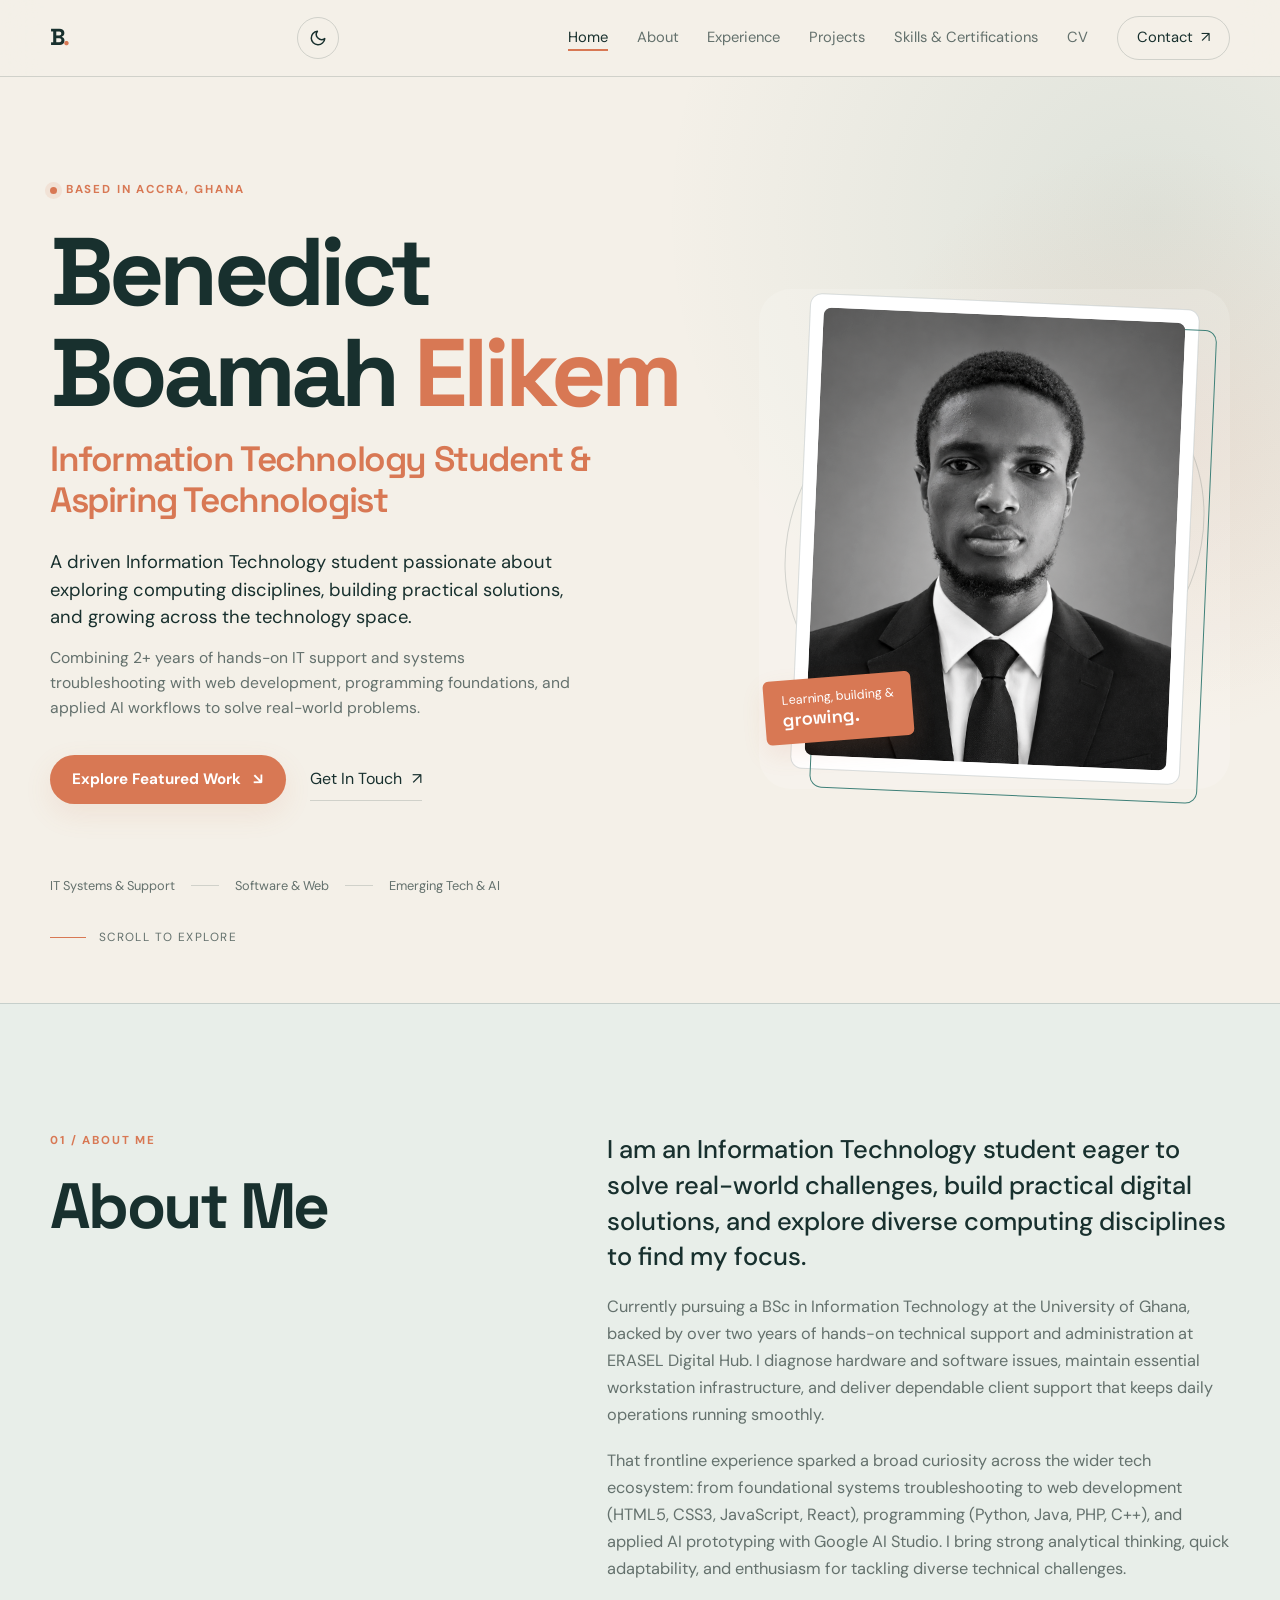
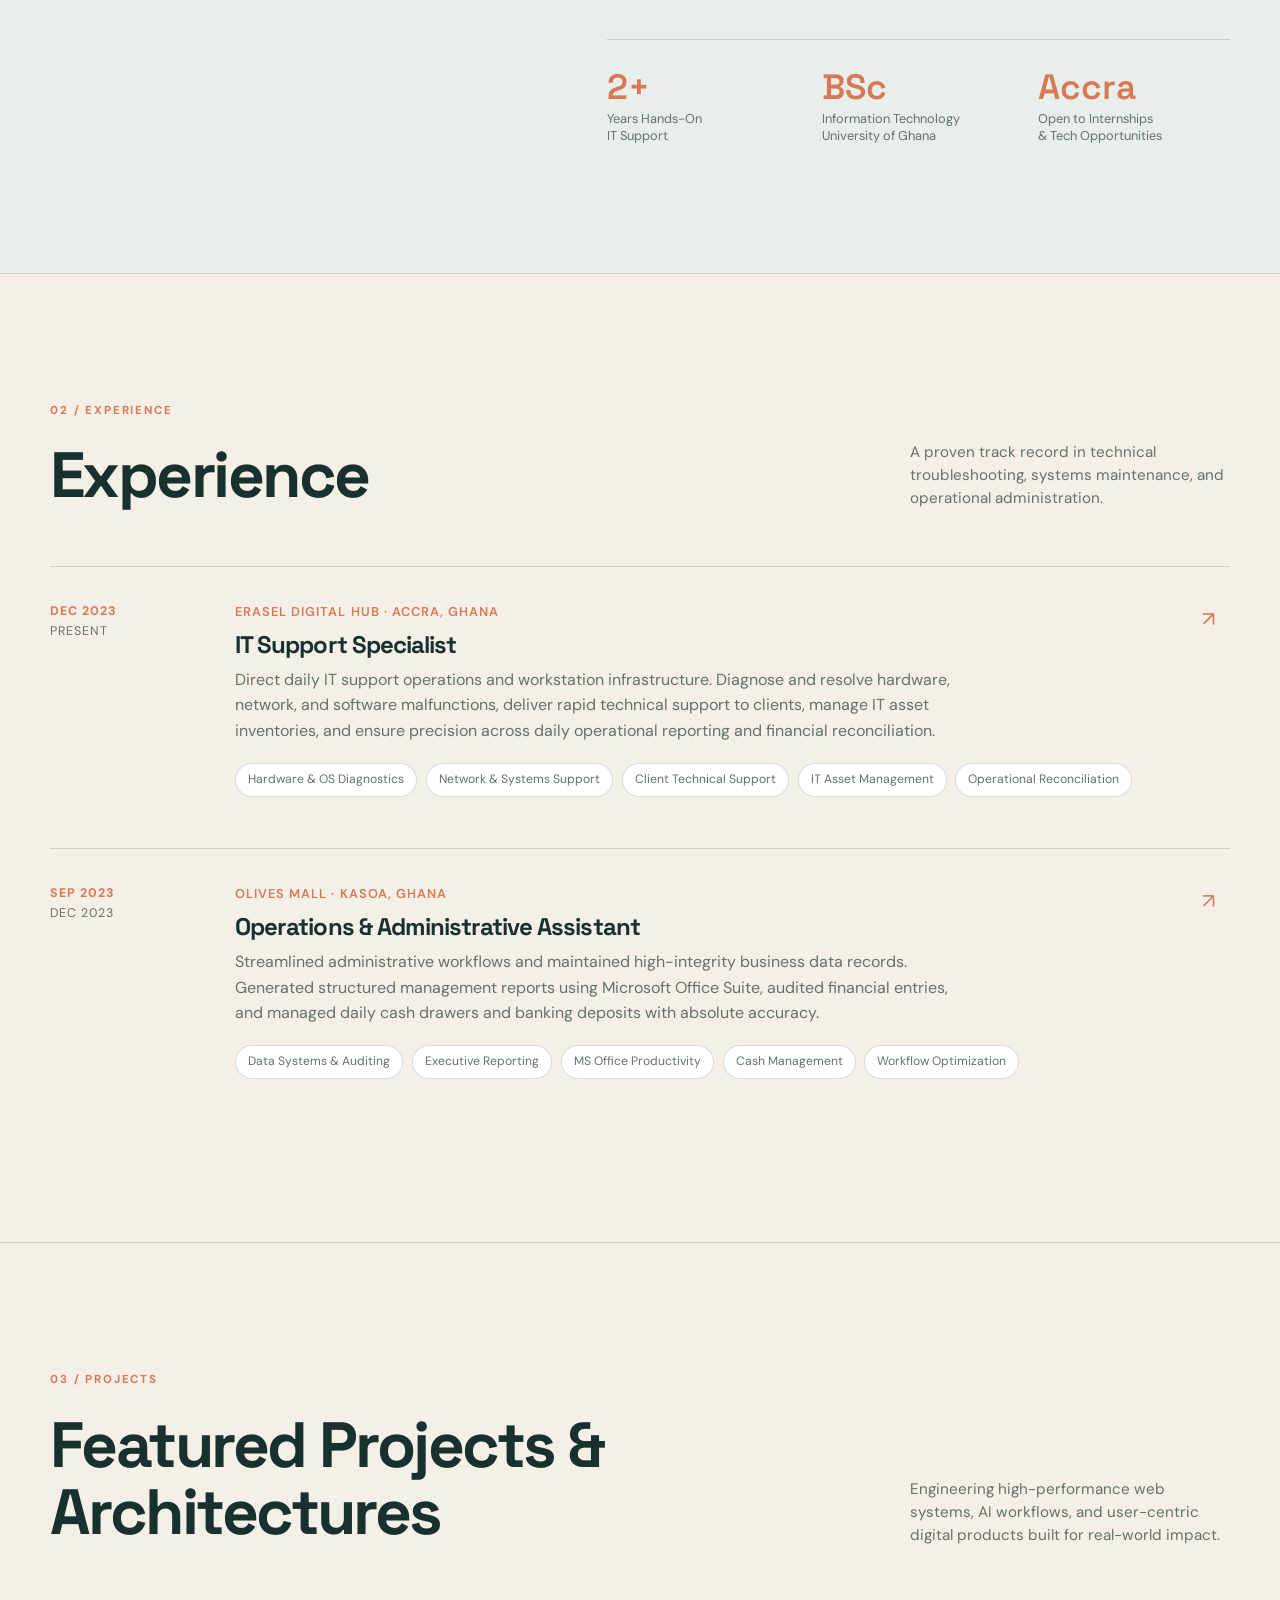
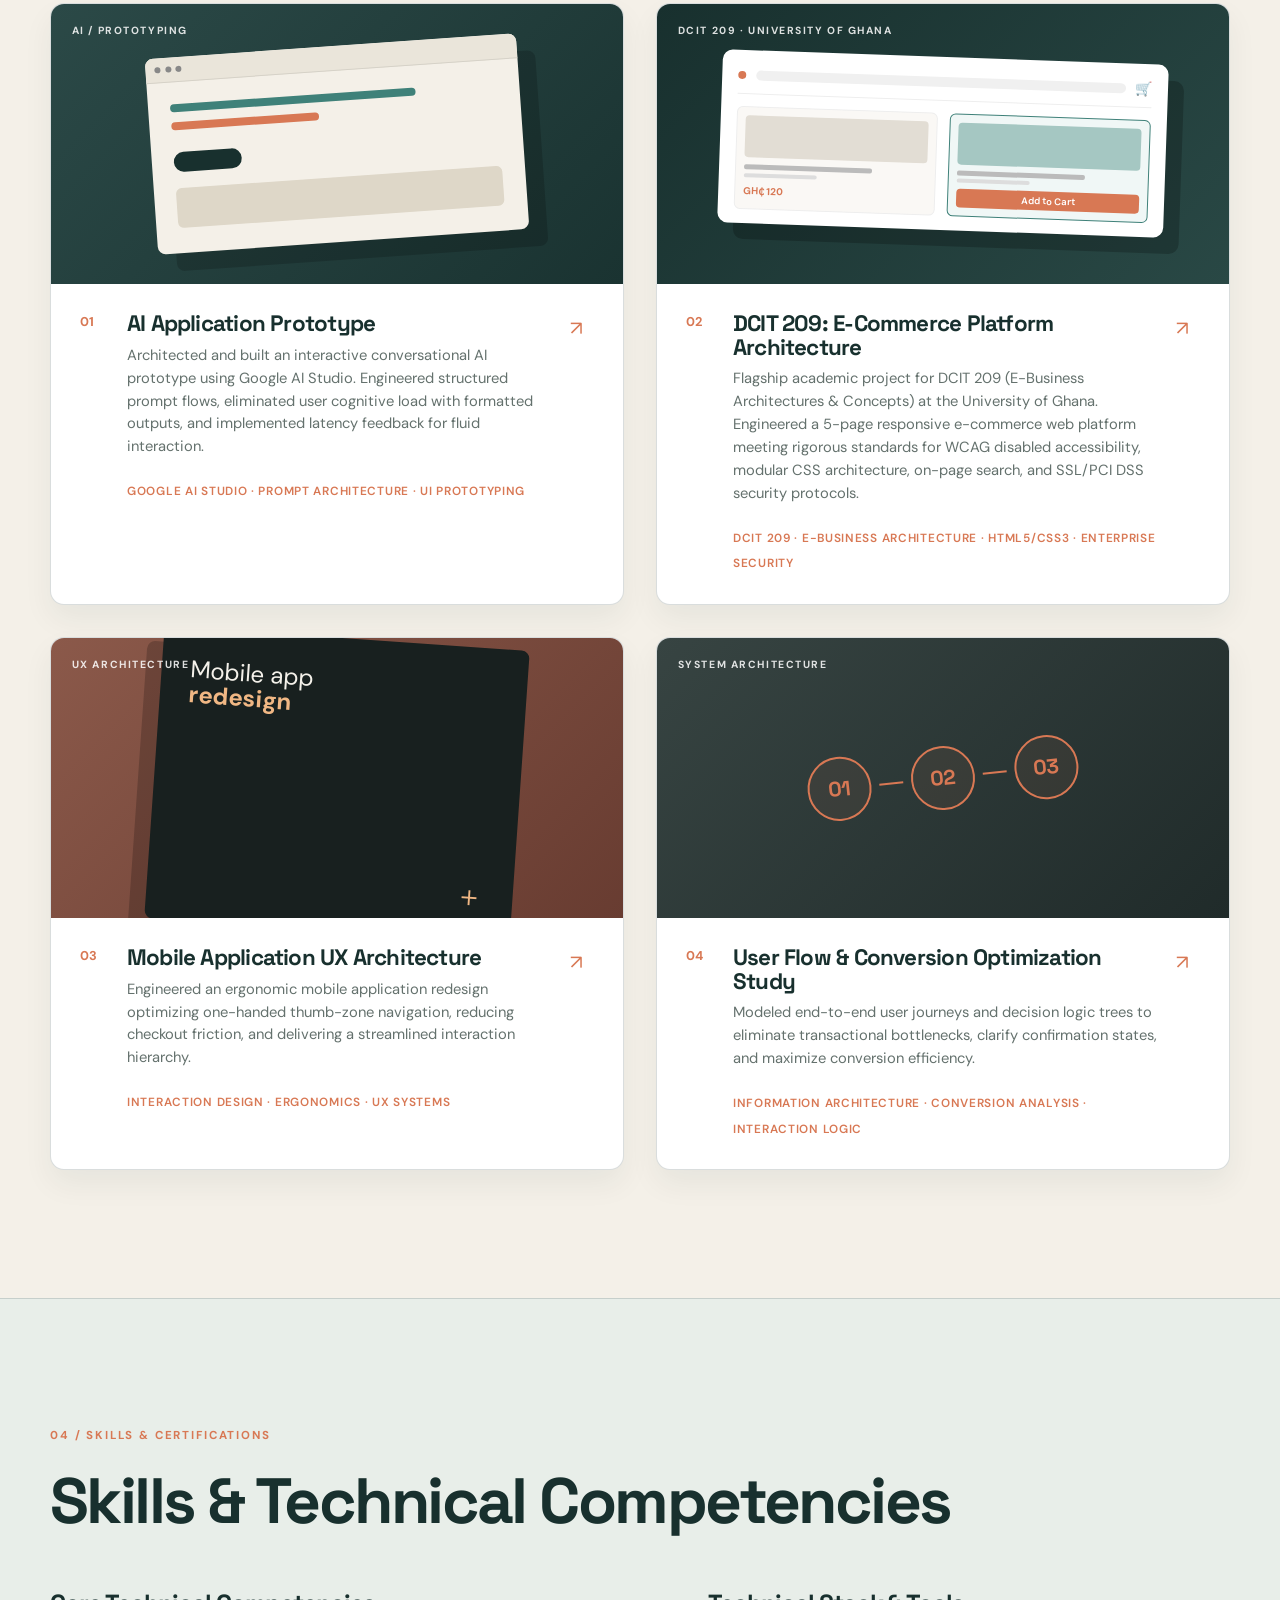
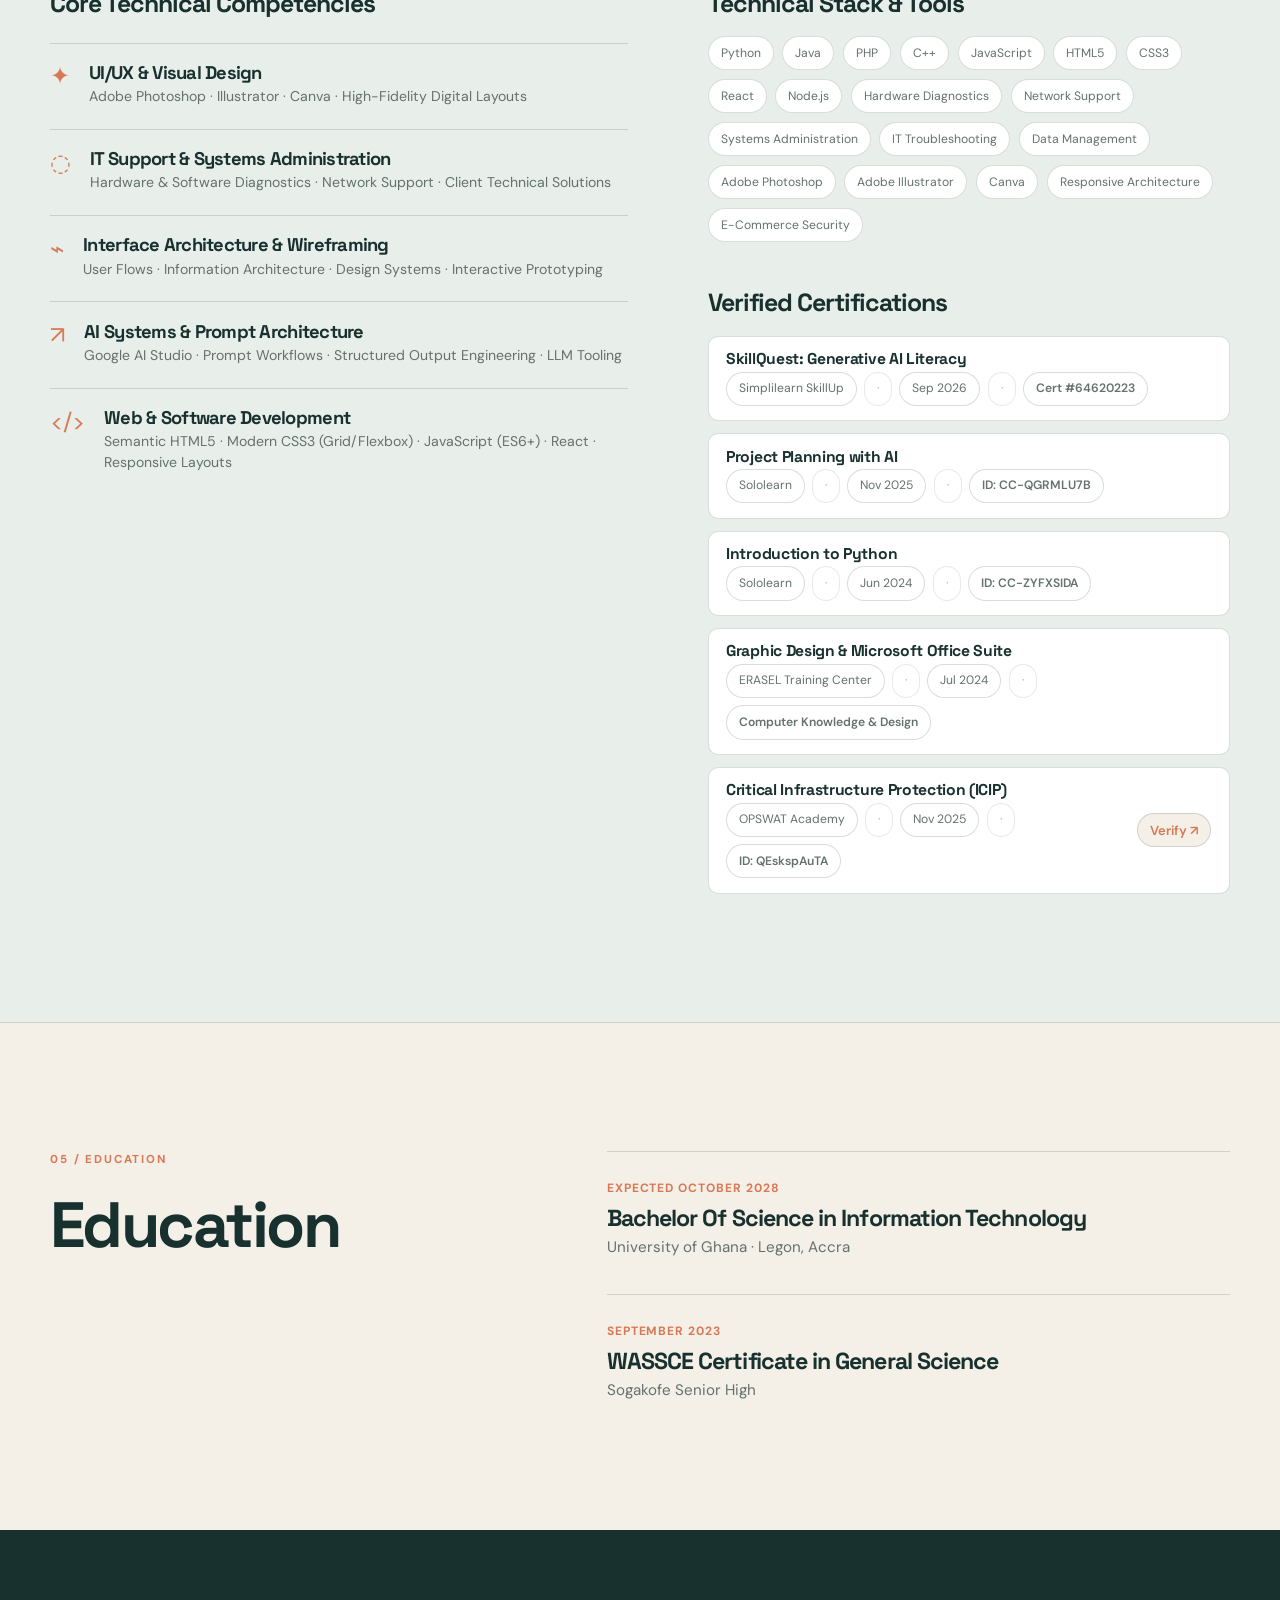
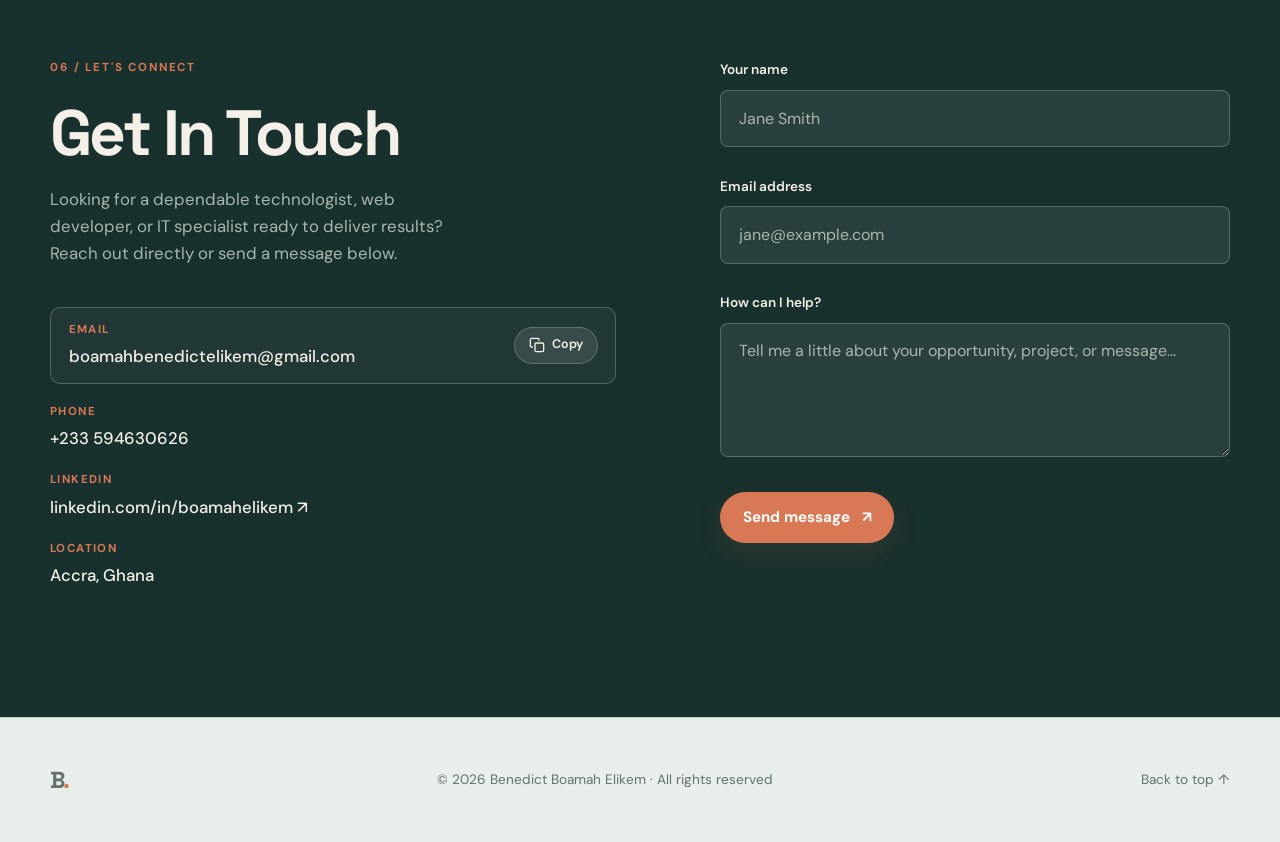
==== commit 6a054c04: "Update title and role to Information Technology Student & Aspiring Technologist" ====
--- a/index.html
+++ b/index.html
@@ -4,22 +4,22 @@
 <head>
     <meta charset="UTF-8" />
     <meta name="viewport" content="width=device-width, initial-scale=1.0" />
-    <meta name="description" content="Portfolio of Benedict Boamah Elikem — Information Technology Specialist &amp; Web Developer in Accra, Ghana. Delivering robust IT systems support, modern web applications, and practical digital solutions." />
-    <title>Benedict Boamah Elikem | Information Technology Specialist &amp; Web Developer</title>
+    <meta name="description" content="Portfolio of Benedict Boamah Elikem — Information Technology Student &amp; Aspiring Technologist in Accra, Ghana. Exploring systems, software development, IT support, and emerging technologies." />
+    <title>Benedict Boamah Elikem | Information Technology Student &amp; Aspiring Technologist</title>
 
     <!-- Favicon -->
     <link rel="icon" type="image/svg+xml" href="favicon.svg" />
 
     <!-- Open Graph & Social Previews -->
     <meta property="og:site_name" content="Benedict Boamah Elikem Portfolio" />
-    <meta property="og:title" content="Benedict Boamah Elikem | Information Technology Specialist &amp; Web Developer" />
-    <meta property="og:description" content="Portfolio of Benedict Boamah Elikem — Information Technology Specialist &amp; Web Developer in Accra, Ghana. Delivering robust IT systems support, modern web applications, and practical digital solutions." />
+    <meta property="og:title" content="Benedict Boamah Elikem | Information Technology Student &amp; Aspiring Technologist" />
+    <meta property="og:description" content="Portfolio of Benedict Boamah Elikem — Information Technology Student &amp; Aspiring Technologist in Accra, Ghana. Exploring systems, software development, IT support, and emerging technologies." />
     <meta property="og:image" content="https://benedictboamah.tech/profile-picture.png" />
     <meta property="og:url" content="https://benedictboamah.tech" />
     <meta property="og:type" content="website" />
     <meta name="twitter:card" content="summary_large_image" />
-    <meta name="twitter:title" content="Benedict Boamah Elikem | Information Technology Specialist &amp; Web Developer" />
-    <meta name="twitter:description" content="Portfolio of Benedict Boamah Elikem — Information Technology Specialist &amp; Web Developer in Accra, Ghana. Delivering robust IT systems support, modern web applications, and practical digital solutions." />
+    <meta name="twitter:title" content="Benedict Boamah Elikem | Information Technology Student &amp; Aspiring Technologist" />
+    <meta name="twitter:description" content="Portfolio of Benedict Boamah Elikem — Information Technology Student &amp; Aspiring Technologist in Accra, Ghana. Exploring systems, software development, IT support, and emerging technologies." />
     <meta name="twitter:image" content="https://benedictboamah.tech/profile-picture.png" />
     <meta name="theme-color" content="#18302e" />
 
@@ -77,9 +77,9 @@
                 <div class="hero-copy">
                     <p class="eyebrow"><span class="status-dot" aria-hidden="true"></span>Based in Accra, Ghana</p>
                     <h1>Benedict Boamah <em>Elikem</em></h1>
-                    <h2>Information Technology Specialist &amp; Web Solutions Developer</h2>
-                    <p class="hero-lead">Delivering robust IT systems support, high-performance web applications, and practical digital solutions engineered for real-world impact.</p>
-                    <p class="hero-value">Combining 2+ years of frontline technical support, modern full-stack web development across HTML5, CSS3, JavaScript, and React, and applied AI workflows to resolve complex challenges and engineer dependable user experiences.</p>
+                    <h2>Information Technology Student &amp; Aspiring Technologist</h2>
+                    <p class="hero-lead">A driven Information Technology student passionate about exploring computing disciplines, building practical solutions, and growing across the technology space.</p>
+                    <p class="hero-value">Combining 2+ years of hands-on IT support and systems troubleshooting with web development, programming foundations, and applied AI workflows to solve real-world problems.</p>
                     <div class="hero-actions">
                         <a class="button button-primary" href="#projects">Explore Featured Work <span aria-hidden="true">↘</span></a>
                         <a class="text-link" href="#contact">Get In Touch <span aria-hidden="true">↗</span></a>
@@ -87,15 +87,15 @@
                     <div class="hero-meta">
                         <span>IT Systems &amp; Support</span>
                         <span class="meta-line" aria-hidden="true"></span>
-                        <span>Web Architecture</span>
+                        <span>Software &amp; Web</span>
                         <span class="meta-line" aria-hidden="true"></span>
-                        <span>Applied AI Workflows</span>
+                        <span>Emerging Tech &amp; AI</span>
                     </div>
                 </div>
                 <div class="hero-portrait">
                     <div class="portrait-frame">
                         <img src="profile-picture.png" alt="Portrait of Benedict Boamah Elikem" width="420" height="512" />
-                        <div class="portrait-note"><span>Building &amp;</span><strong>delivering.</strong></div>
+                        <div class="portrait-note"><span>Learning, building &amp;</span><strong>growing.</strong></div>
                     </div>
                     <span class="portrait-orbit orbit-one" aria-hidden="true"></span>
                     <span class="portrait-orbit orbit-two" aria-hidden="true"></span>
@@ -111,13 +111,13 @@
                     <h2>About Me</h2>
                 </div>
                 <div class="about-content">
-                    <p class="large-copy">I build resilient digital solutions, streamline IT operations, and engineer clean, responsive web platforms that solve real-world problems.</p>
-                    <p class="body-copy">Currently pursuing a BSc in Information Technology at the University of Ghana, backed by over two years of hands-on technical support and systems administration at ERASEL Digital Hub. I diagnose hardware and software issues, maintain vital office infrastructure, and deliver dependable client support that keeps daily operations running smoothly.</p>
-                    <p class="body-copy">My technical toolkit spans foundational systems troubleshooting, modern web development (HTML5, CSS3, JavaScript, React), applied AI prototyping with Google AI Studio, and digital design. I combine analytical precision with execution speed to deliver high-quality results across every project.</p>
+                    <p class="large-copy">I am an Information Technology student eager to solve real-world challenges, build practical digital solutions, and explore diverse computing disciplines to find my focus.</p>
+                    <p class="body-copy">Currently pursuing a BSc in Information Technology at the University of Ghana, backed by over two years of hands-on technical support and administration at ERASEL Digital Hub. I diagnose hardware and software issues, maintain essential workstation infrastructure, and deliver dependable client support that keeps daily operations running smoothly.</p>
+                    <p class="body-copy">That frontline experience sparked a broad curiosity across the wider tech ecosystem: from foundational systems troubleshooting to web development (HTML5, CSS3, JavaScript, React), programming (Python, Java, PHP, C++), and applied AI prototyping with Google AI Studio. I bring strong analytical thinking, quick adaptability, and enthusiasm for tackling diverse technical challenges.</p>
                     <div class="highlight-row">
-                        <div><strong>2+</strong><span>Years Delivering<br />Technical Support</span></div>
+                        <div><strong>2+</strong><span>Years Hands-On<br />IT Support</span></div>
                         <div><strong>BSc</strong><span>Information Technology<br />University of Ghana</span></div>
-                        <div><strong>Accra</strong><span>Available For High-Impact<br />Opportunities</span></div>
+                        <div><strong>Accra</strong><span>Open to Internships<br />&amp; Tech Opportunities</span></div>
                     </div>
                 </div>
             </div>
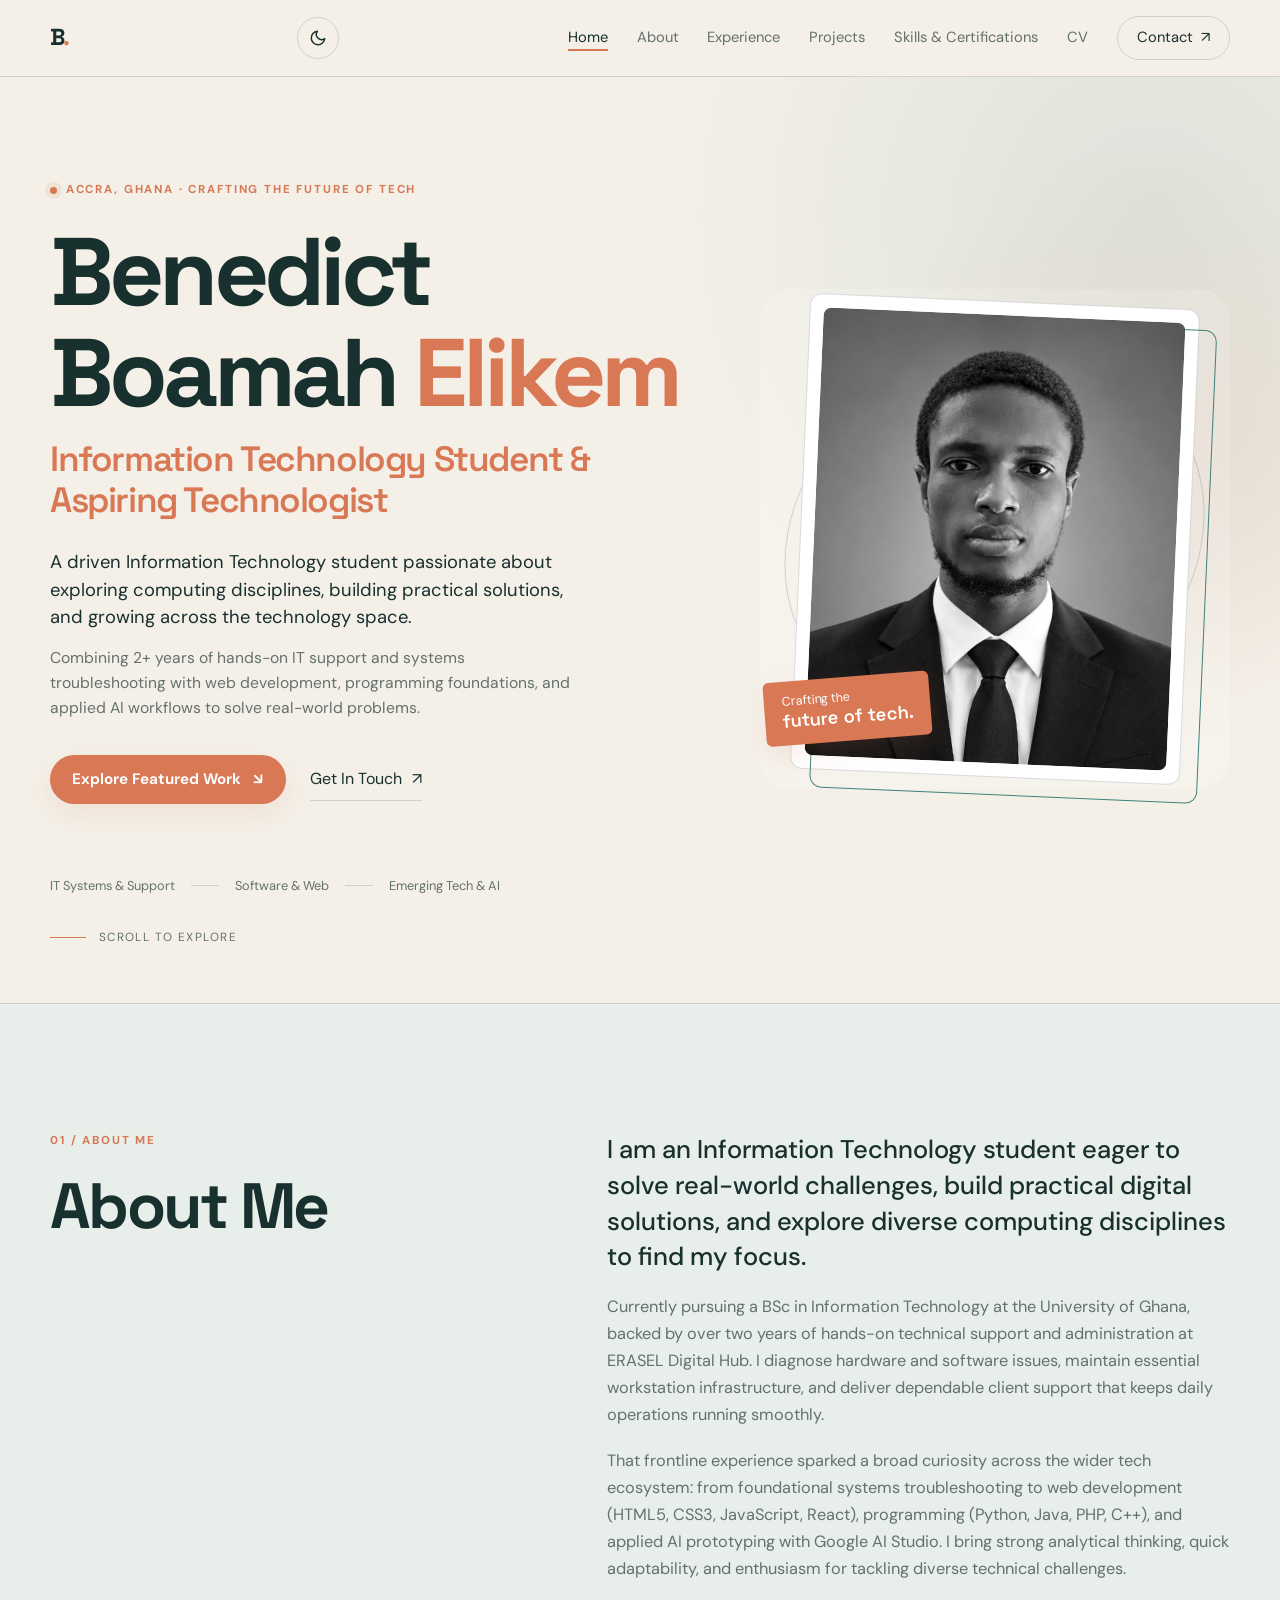
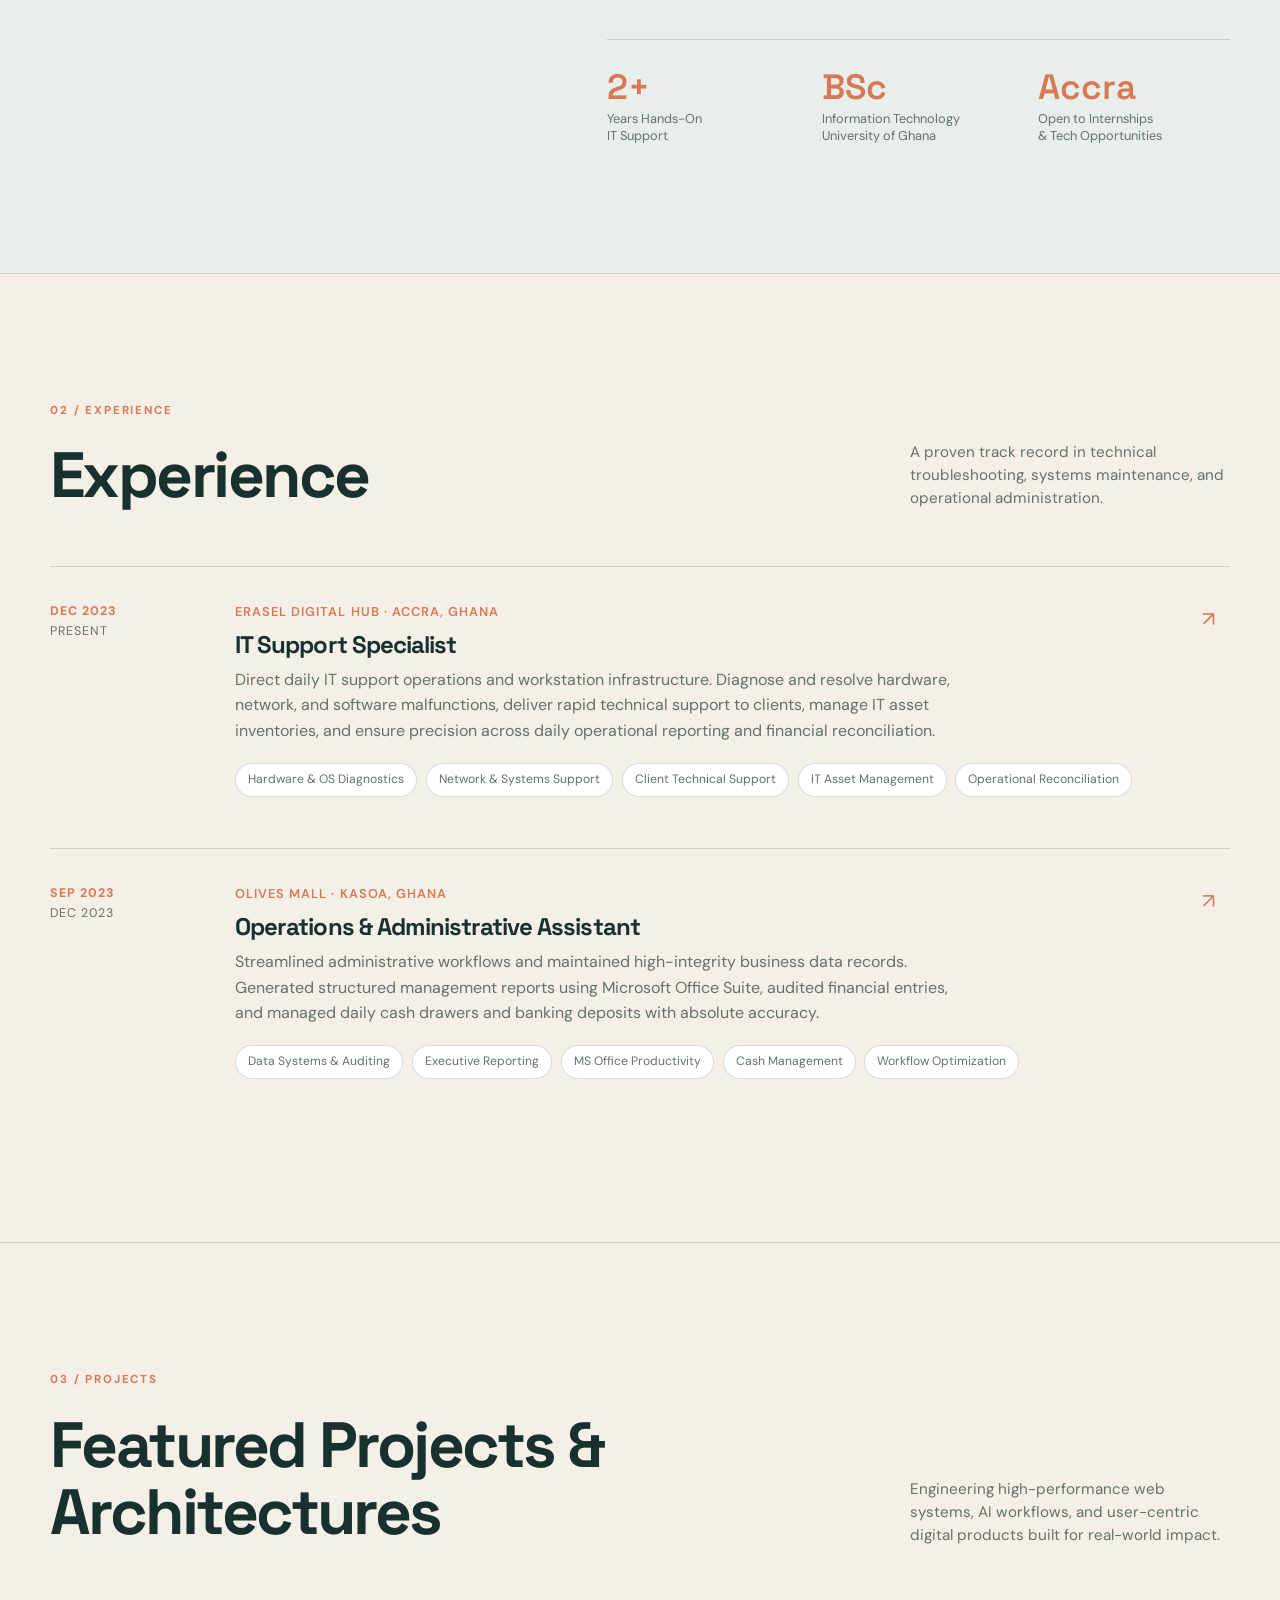
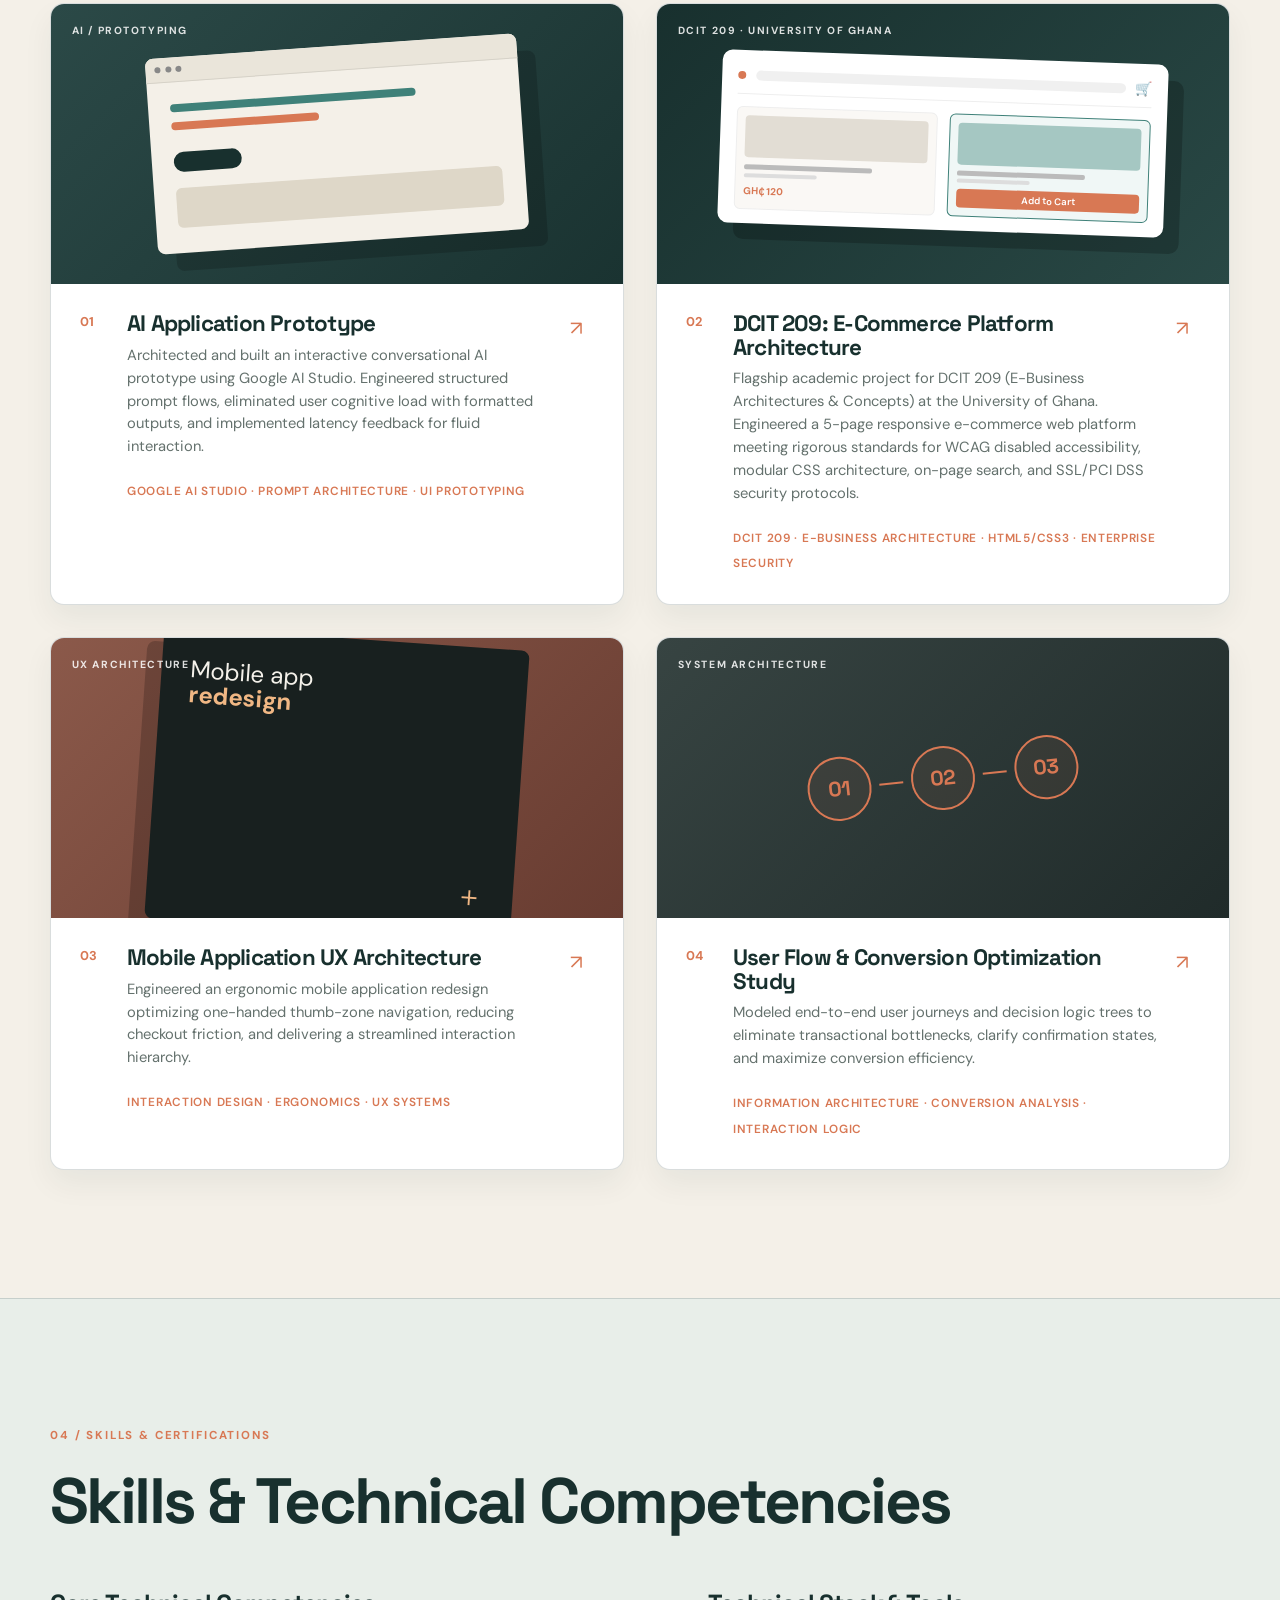
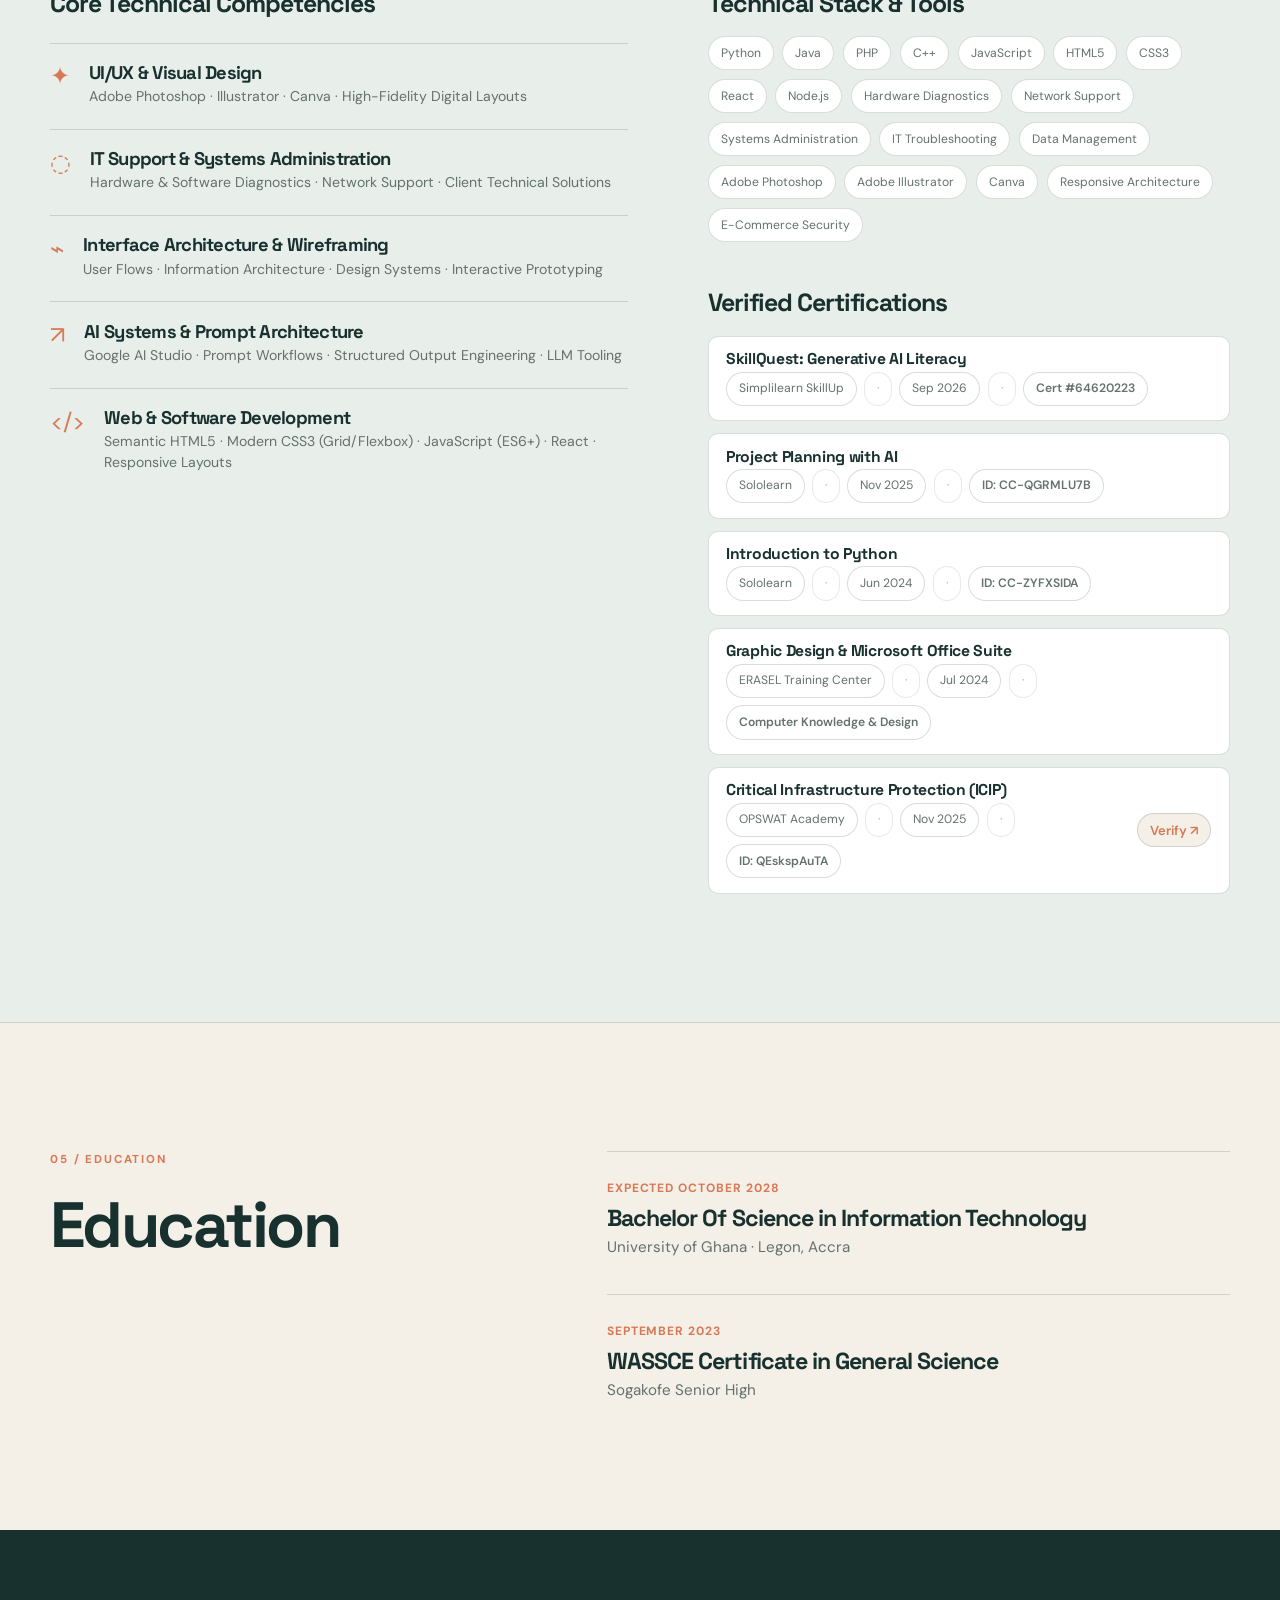
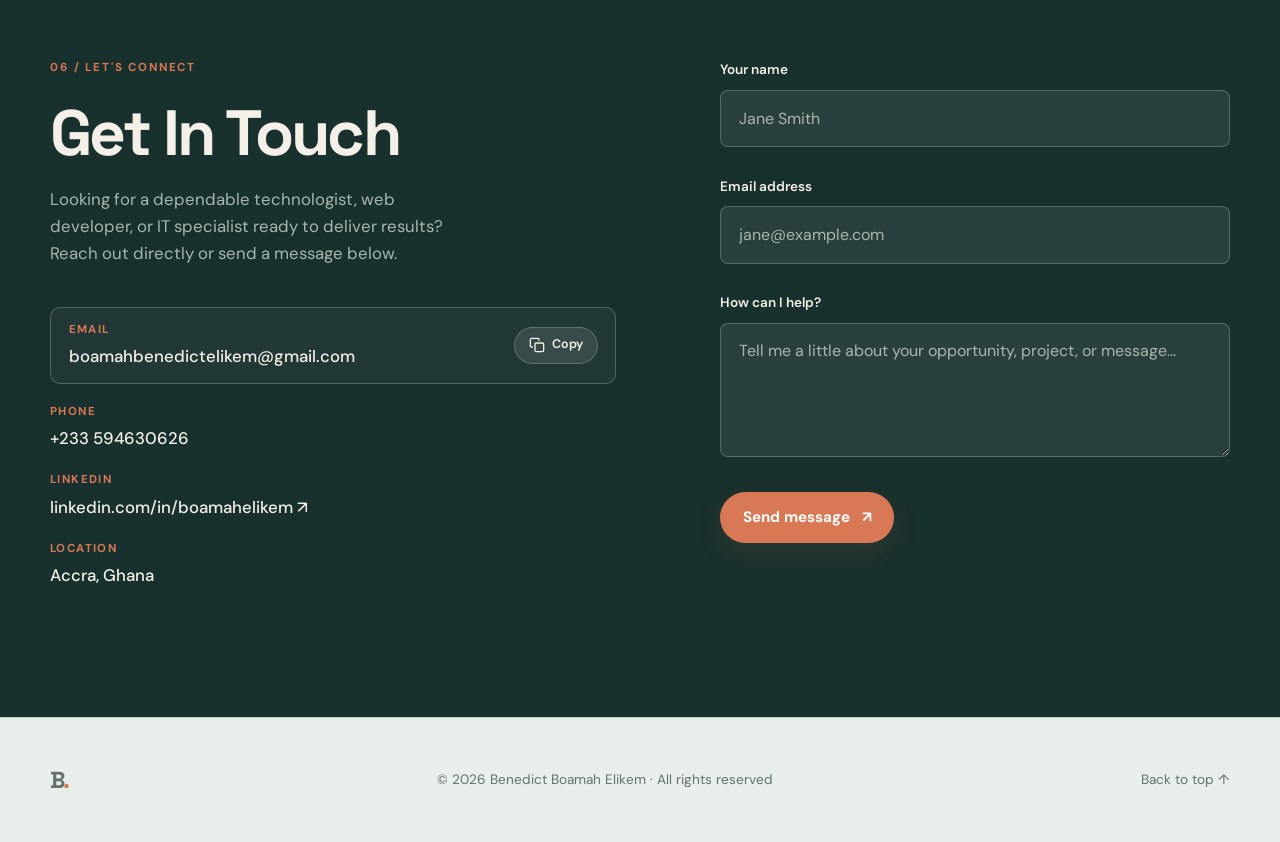
==== commit b2a0f945: "Update title and tagline to Benedict Boamah Elikem | Crafting the Future of Tech" ====
--- a/index.html
+++ b/index.html
@@ -5,20 +5,20 @@
     <meta charset="UTF-8" />
     <meta name="viewport" content="width=device-width, initial-scale=1.0" />
     <meta name="description" content="Portfolio of Benedict Boamah Elikem — Information Technology Student &amp; Aspiring Technologist in Accra, Ghana. Exploring systems, software development, IT support, and emerging technologies." />
-    <title>Benedict Boamah Elikem | Information Technology Student &amp; Aspiring Technologist</title>
+    <title>Benedict Boamah Elikem | Crafting the Future of Tech</title>
 
     <!-- Favicon -->
     <link rel="icon" type="image/svg+xml" href="favicon.svg" />
 
     <!-- Open Graph & Social Previews -->
     <meta property="og:site_name" content="Benedict Boamah Elikem Portfolio" />
-    <meta property="og:title" content="Benedict Boamah Elikem | Information Technology Student &amp; Aspiring Technologist" />
+    <meta property="og:title" content="Benedict Boamah Elikem | Crafting the Future of Tech" />
     <meta property="og:description" content="Portfolio of Benedict Boamah Elikem — Information Technology Student &amp; Aspiring Technologist in Accra, Ghana. Exploring systems, software development, IT support, and emerging technologies." />
     <meta property="og:image" content="https://benedictboamah.tech/profile-picture.png" />
     <meta property="og:url" content="https://benedictboamah.tech" />
     <meta property="og:type" content="website" />
     <meta name="twitter:card" content="summary_large_image" />
-    <meta name="twitter:title" content="Benedict Boamah Elikem | Information Technology Student &amp; Aspiring Technologist" />
+    <meta name="twitter:title" content="Benedict Boamah Elikem | Crafting the Future of Tech" />
     <meta name="twitter:description" content="Portfolio of Benedict Boamah Elikem — Information Technology Student &amp; Aspiring Technologist in Accra, Ghana. Exploring systems, software development, IT support, and emerging technologies." />
     <meta name="twitter:image" content="https://benedictboamah.tech/profile-picture.png" />
     <meta name="theme-color" content="#18302e" />
@@ -75,7 +75,7 @@
         <section id="home" class="hero section-shell">
             <div class="container hero-grid">
                 <div class="hero-copy">
-                    <p class="eyebrow"><span class="status-dot" aria-hidden="true"></span>Based in Accra, Ghana</p>
+                    <p class="eyebrow"><span class="status-dot" aria-hidden="true"></span>Accra, Ghana · Crafting the Future of Tech</p>
                     <h1>Benedict Boamah <em>Elikem</em></h1>
                     <h2>Information Technology Student &amp; Aspiring Technologist</h2>
                     <p class="hero-lead">A driven Information Technology student passionate about exploring computing disciplines, building practical solutions, and growing across the technology space.</p>
@@ -95,7 +95,7 @@
                 <div class="hero-portrait">
                     <div class="portrait-frame">
                         <img src="profile-picture.png" alt="Portrait of Benedict Boamah Elikem" width="420" height="512" />
-                        <div class="portrait-note"><span>Learning, building &amp;</span><strong>growing.</strong></div>
+                        <div class="portrait-note"><span>Crafting the</span><strong>future of tech.</strong></div>
                     </div>
                     <span class="portrait-orbit orbit-one" aria-hidden="true"></span>
                     <span class="portrait-orbit orbit-two" aria-hidden="true"></span>
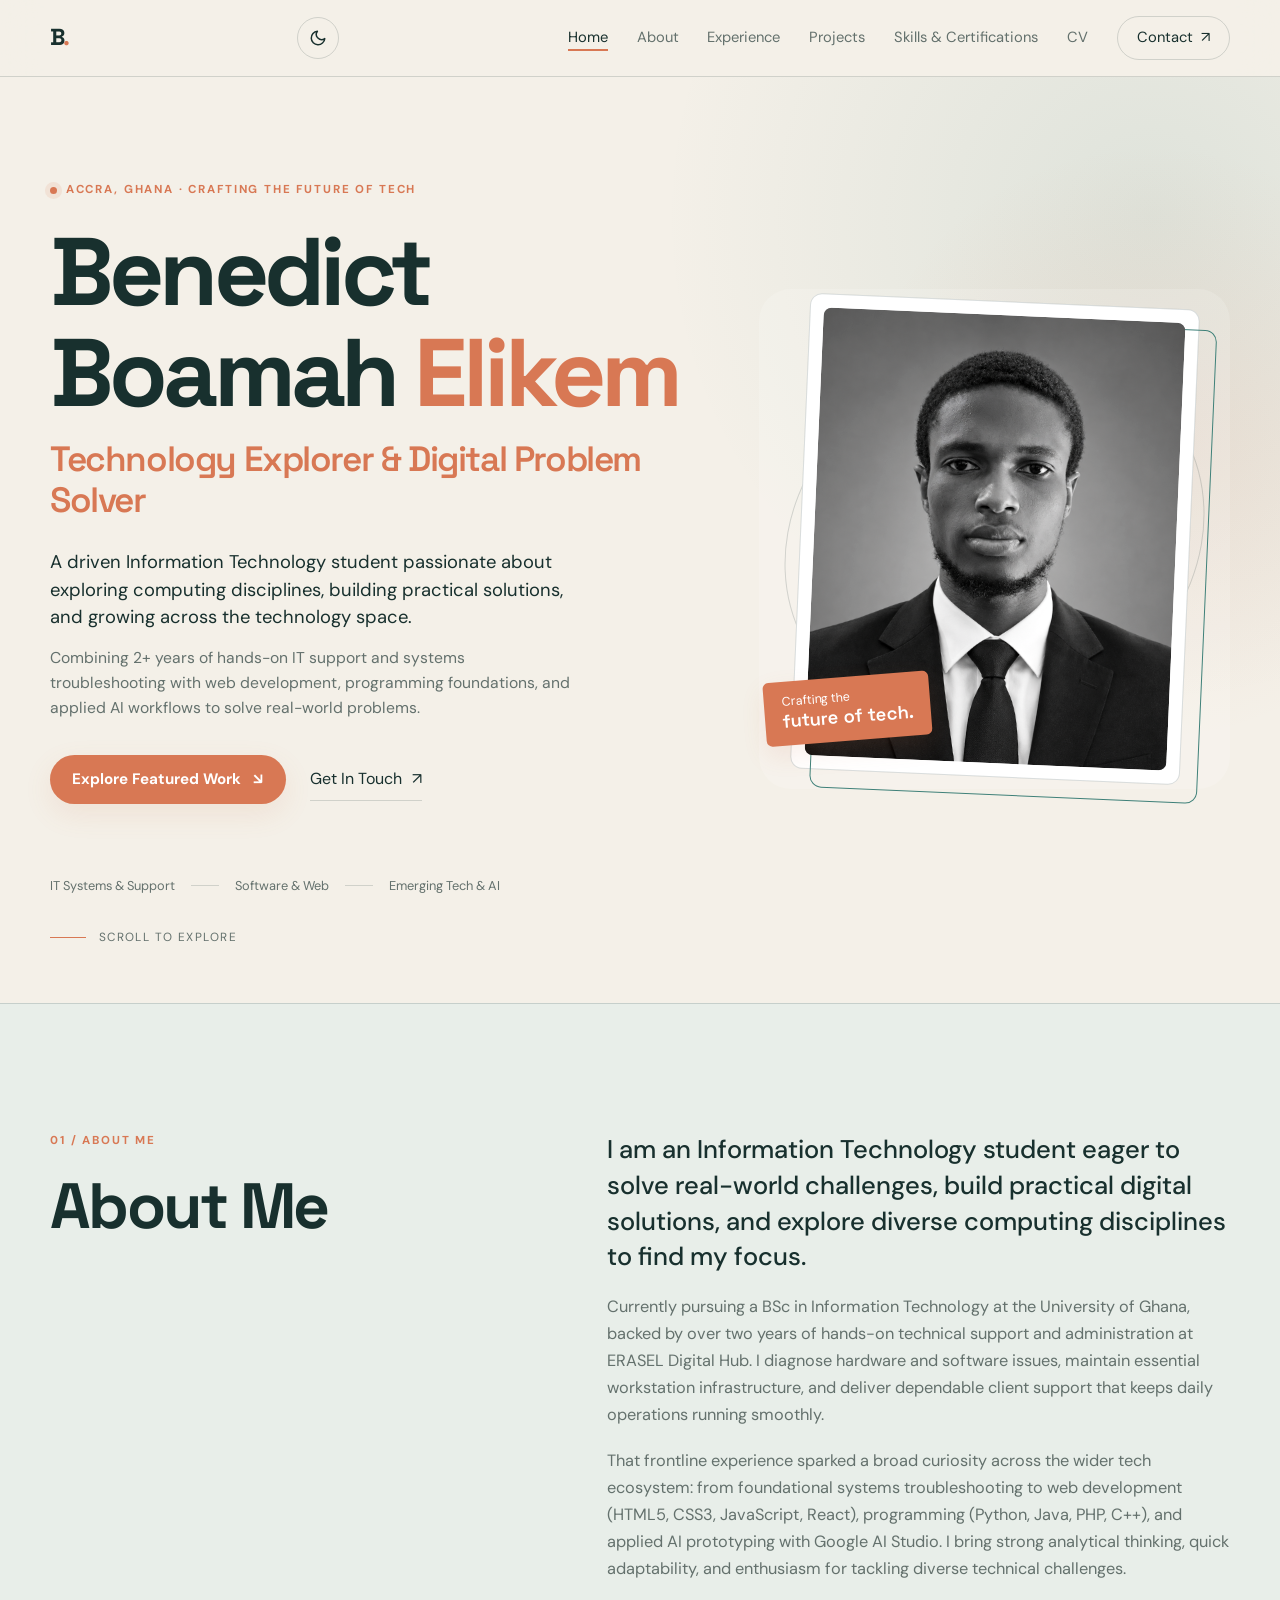
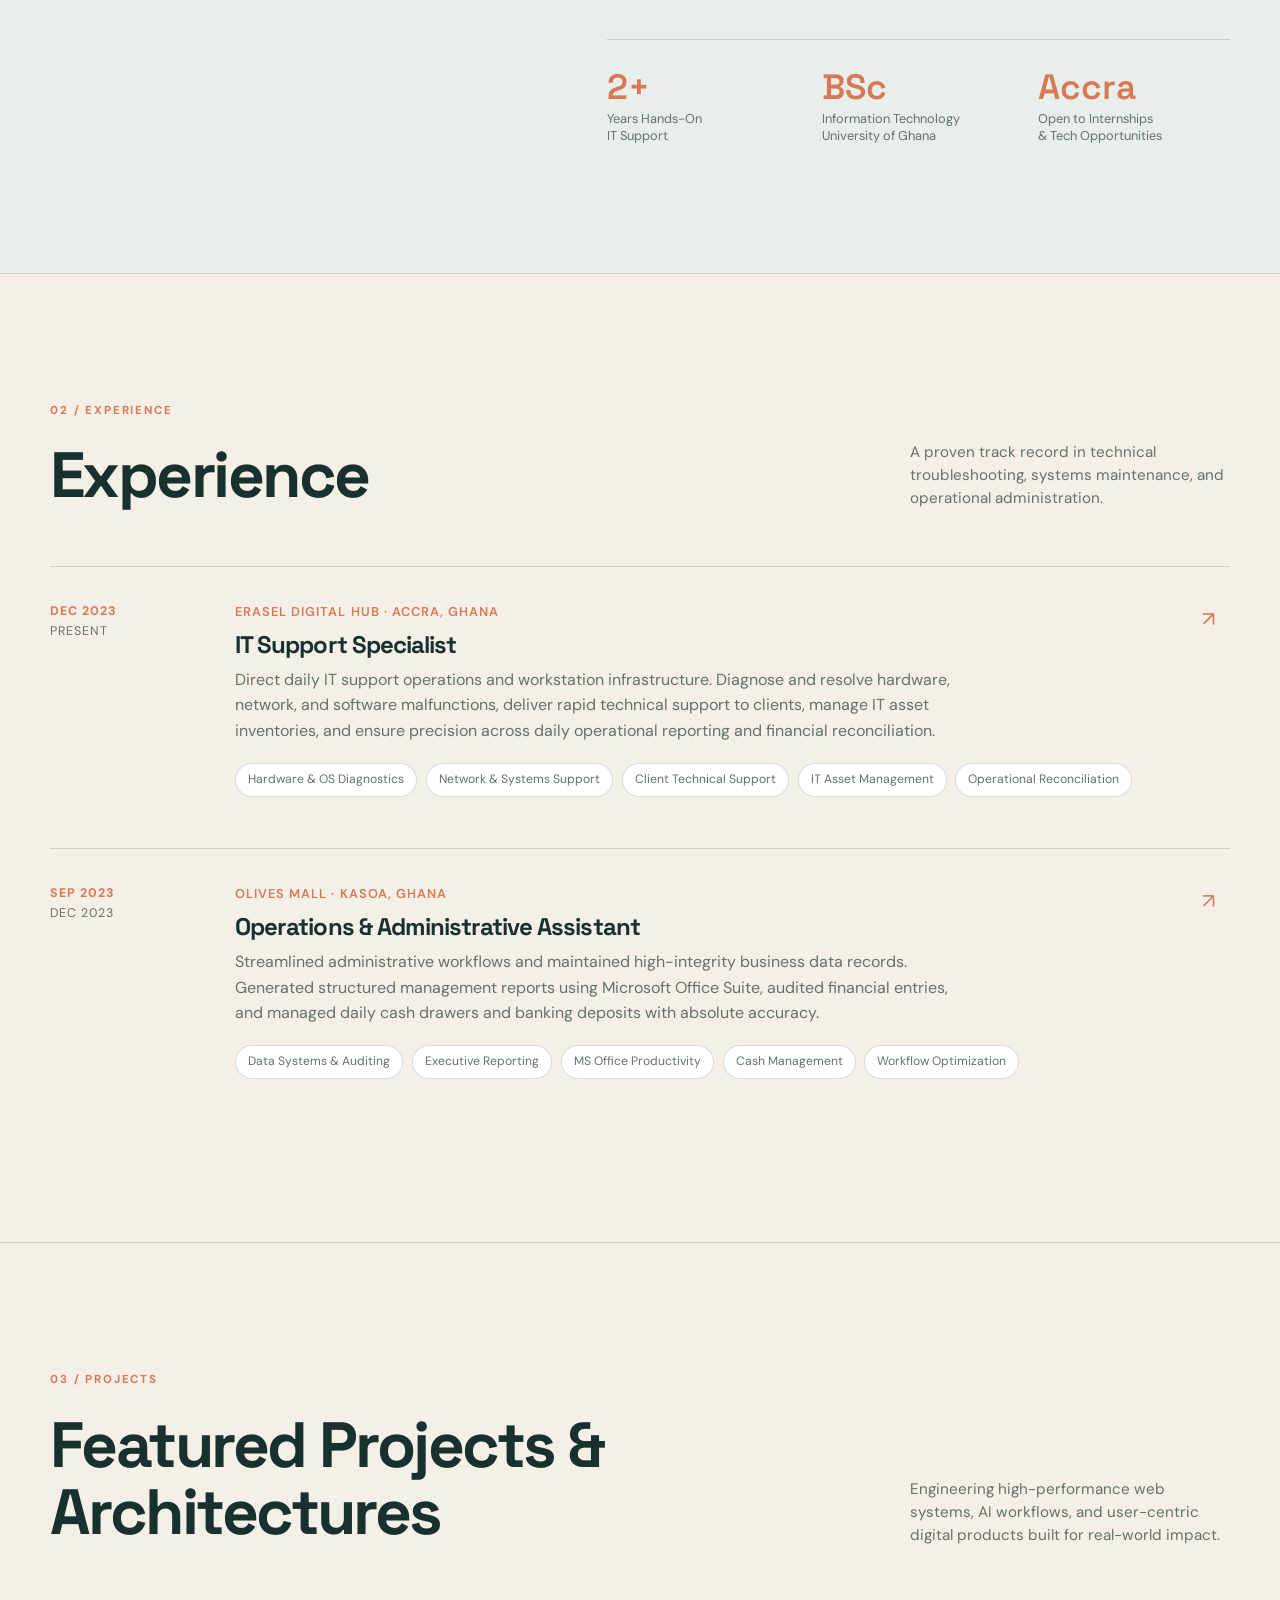
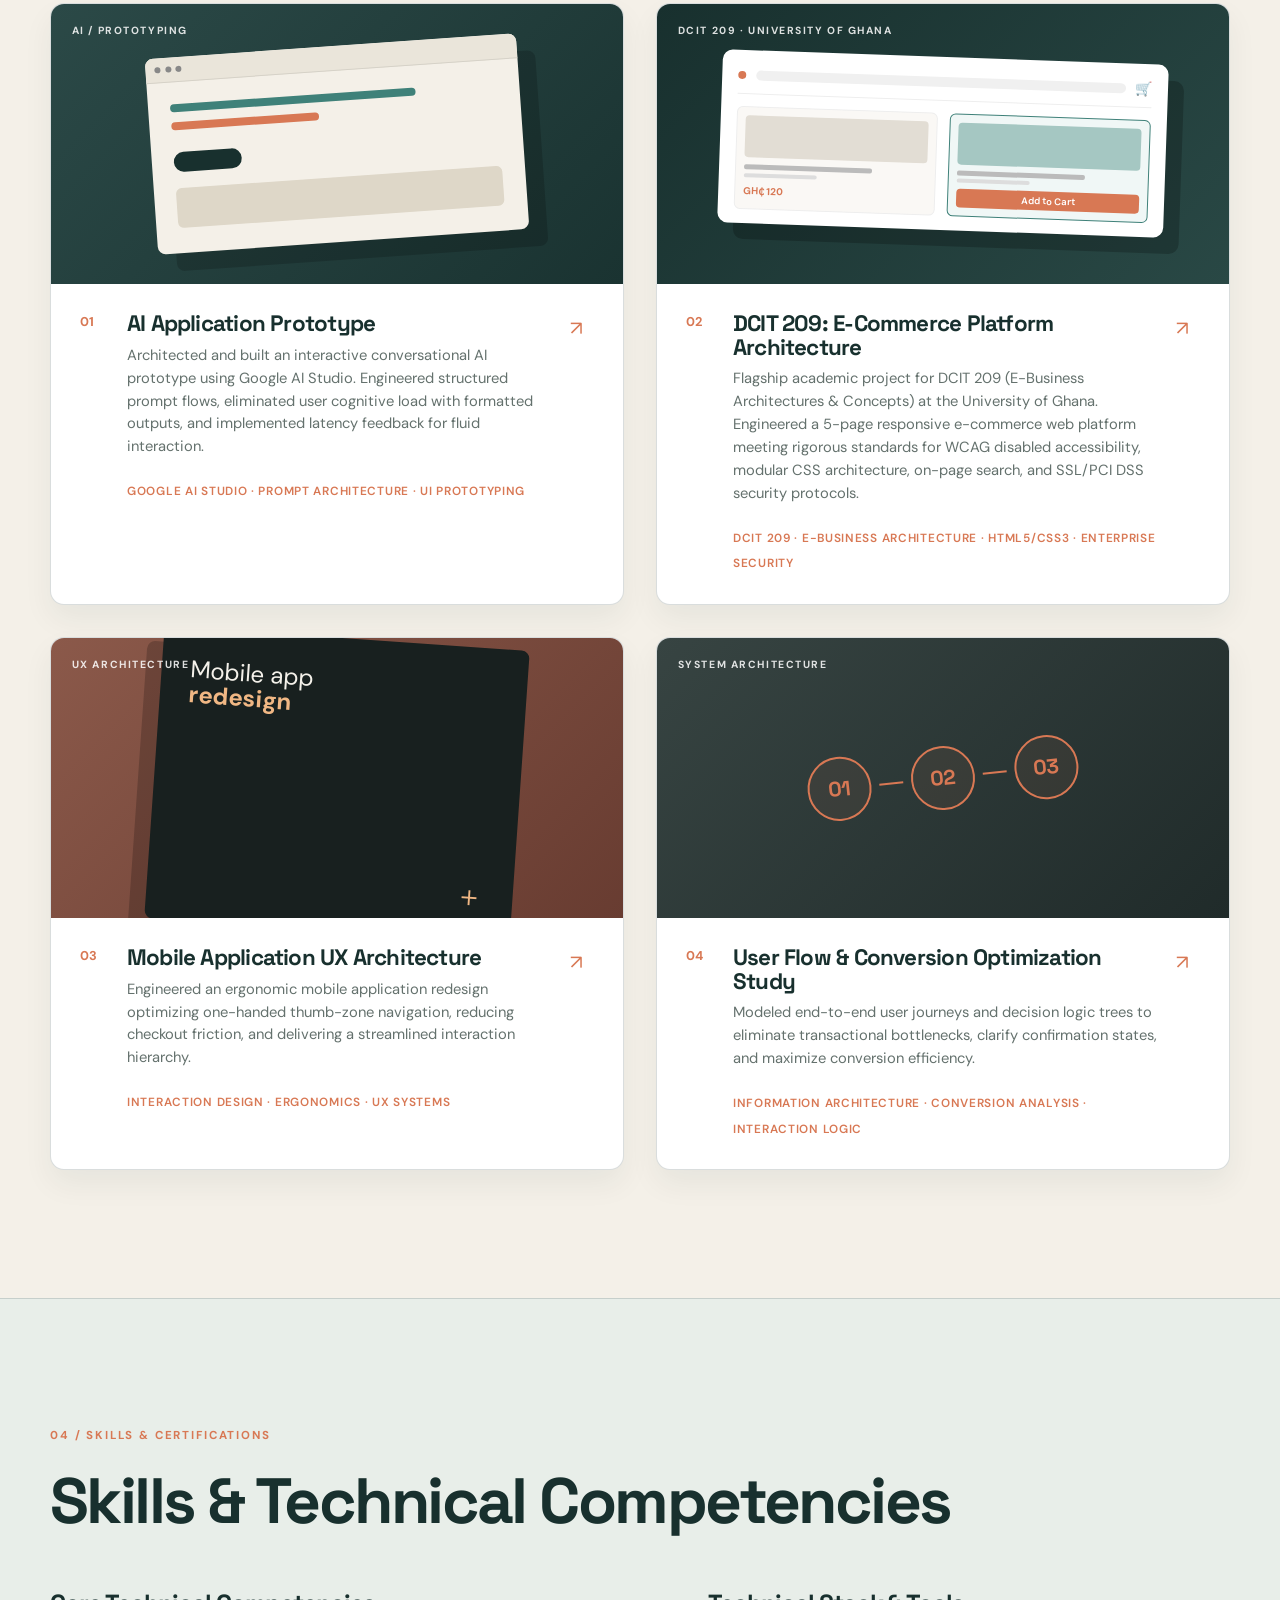
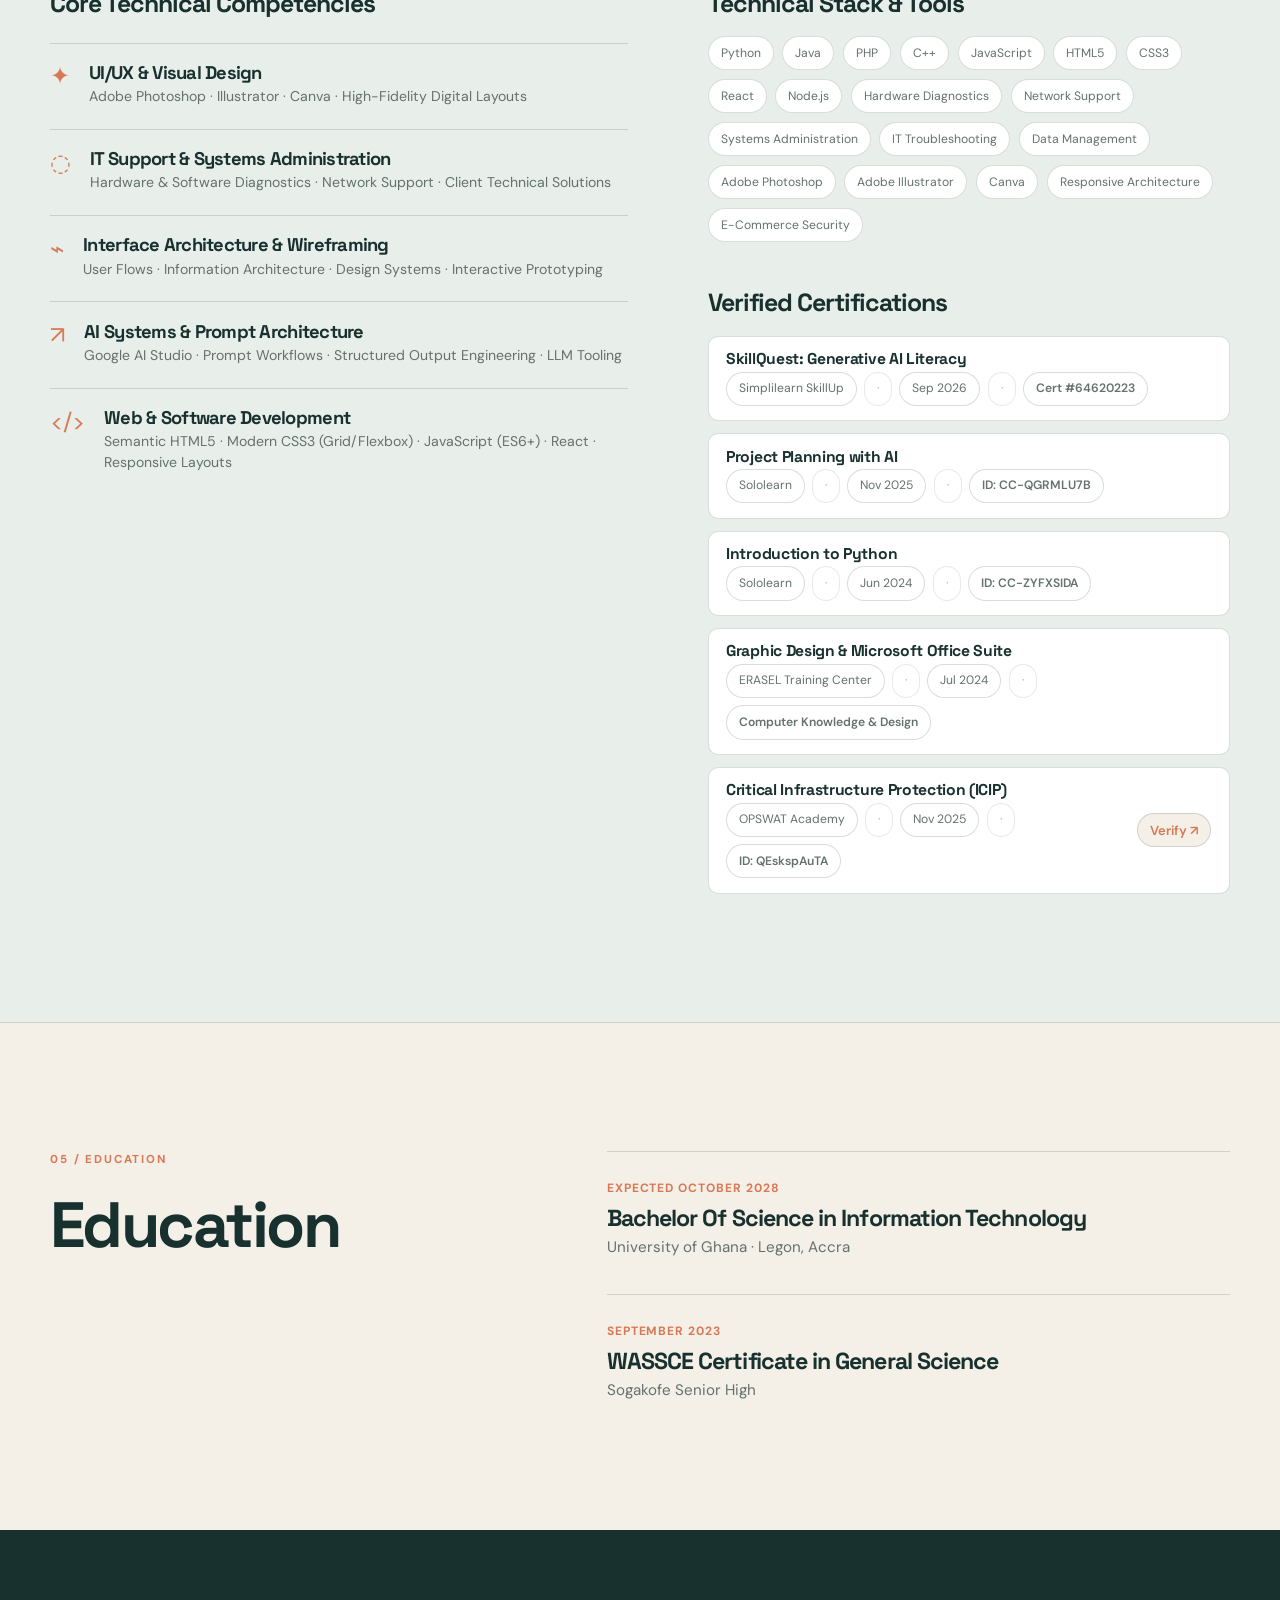
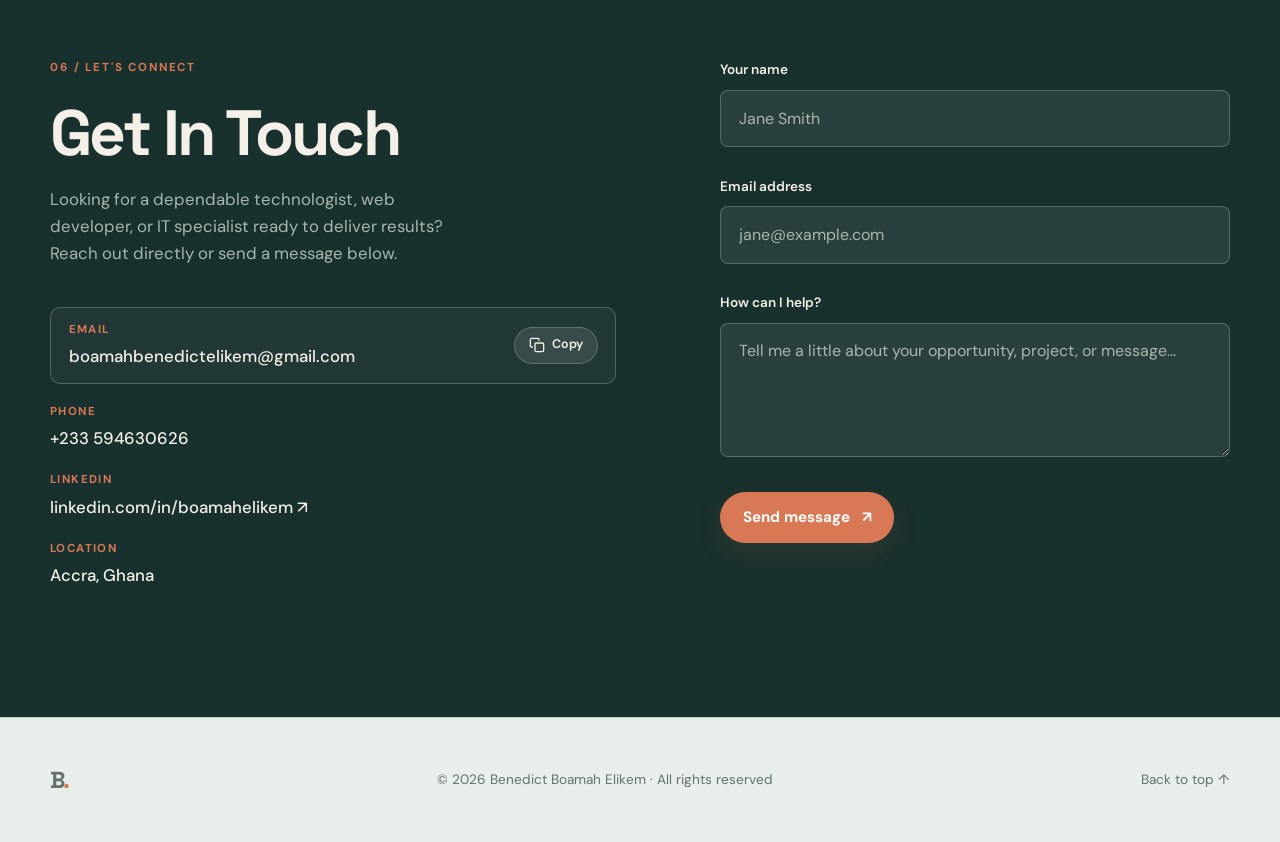
==== commit 4547b1ce: "Refine CV print layout and portfolio positioning" ====
--- a/index.html
+++ b/index.html
@@ -4,7 +4,7 @@
 <head>
     <meta charset="UTF-8" />
     <meta name="viewport" content="width=device-width, initial-scale=1.0" />
-    <meta name="description" content="Portfolio of Benedict Boamah Elikem — Information Technology Student &amp; Aspiring Technologist in Accra, Ghana. Exploring systems, software development, IT support, and emerging technologies." />
+    <meta name="description" content="Portfolio of Benedict Boamah Elikem — Technology Explorer &amp; Digital Problem Solver in Accra, Ghana. Exploring systems, software development, IT support, and emerging technologies." />
     <title>Benedict Boamah Elikem | Crafting the Future of Tech</title>
 
     <!-- Favicon -->
@@ -13,13 +13,13 @@
     <!-- Open Graph & Social Previews -->
     <meta property="og:site_name" content="Benedict Boamah Elikem Portfolio" />
     <meta property="og:title" content="Benedict Boamah Elikem | Crafting the Future of Tech" />
-    <meta property="og:description" content="Portfolio of Benedict Boamah Elikem — Information Technology Student &amp; Aspiring Technologist in Accra, Ghana. Exploring systems, software development, IT support, and emerging technologies." />
+    <meta property="og:description" content="Portfolio of Benedict Boamah Elikem — Technology Explorer &amp; Digital Problem Solver in Accra, Ghana. Exploring systems, software development, IT support, and emerging technologies." />
     <meta property="og:image" content="https://benedictboamah.tech/profile-picture.png" />
     <meta property="og:url" content="https://benedictboamah.tech" />
     <meta property="og:type" content="website" />
     <meta name="twitter:card" content="summary_large_image" />
     <meta name="twitter:title" content="Benedict Boamah Elikem | Crafting the Future of Tech" />
-    <meta name="twitter:description" content="Portfolio of Benedict Boamah Elikem — Information Technology Student &amp; Aspiring Technologist in Accra, Ghana. Exploring systems, software development, IT support, and emerging technologies." />
+    <meta name="twitter:description" content="Portfolio of Benedict Boamah Elikem — Technology Explorer &amp; Digital Problem Solver in Accra, Ghana. Exploring systems, software development, IT support, and emerging technologies." />
     <meta name="twitter:image" content="https://benedictboamah.tech/profile-picture.png" />
     <meta name="theme-color" content="#18302e" />
 
@@ -77,7 +77,7 @@
                 <div class="hero-copy">
                     <p class="eyebrow"><span class="status-dot" aria-hidden="true"></span>Accra, Ghana · Crafting the Future of Tech</p>
                     <h1>Benedict Boamah <em>Elikem</em></h1>
-                    <h2>Information Technology Student &amp; Aspiring Technologist</h2>
+                    <h2>Technology Explorer &amp; Digital Problem Solver</h2>
                     <p class="hero-lead">A driven Information Technology student passionate about exploring computing disciplines, building practical solutions, and growing across the technology space.</p>
                     <p class="hero-value">Combining 2+ years of hands-on IT support and systems troubleshooting with web development, programming foundations, and applied AI workflows to solve real-world problems.</p>
                     <div class="hero-actions">
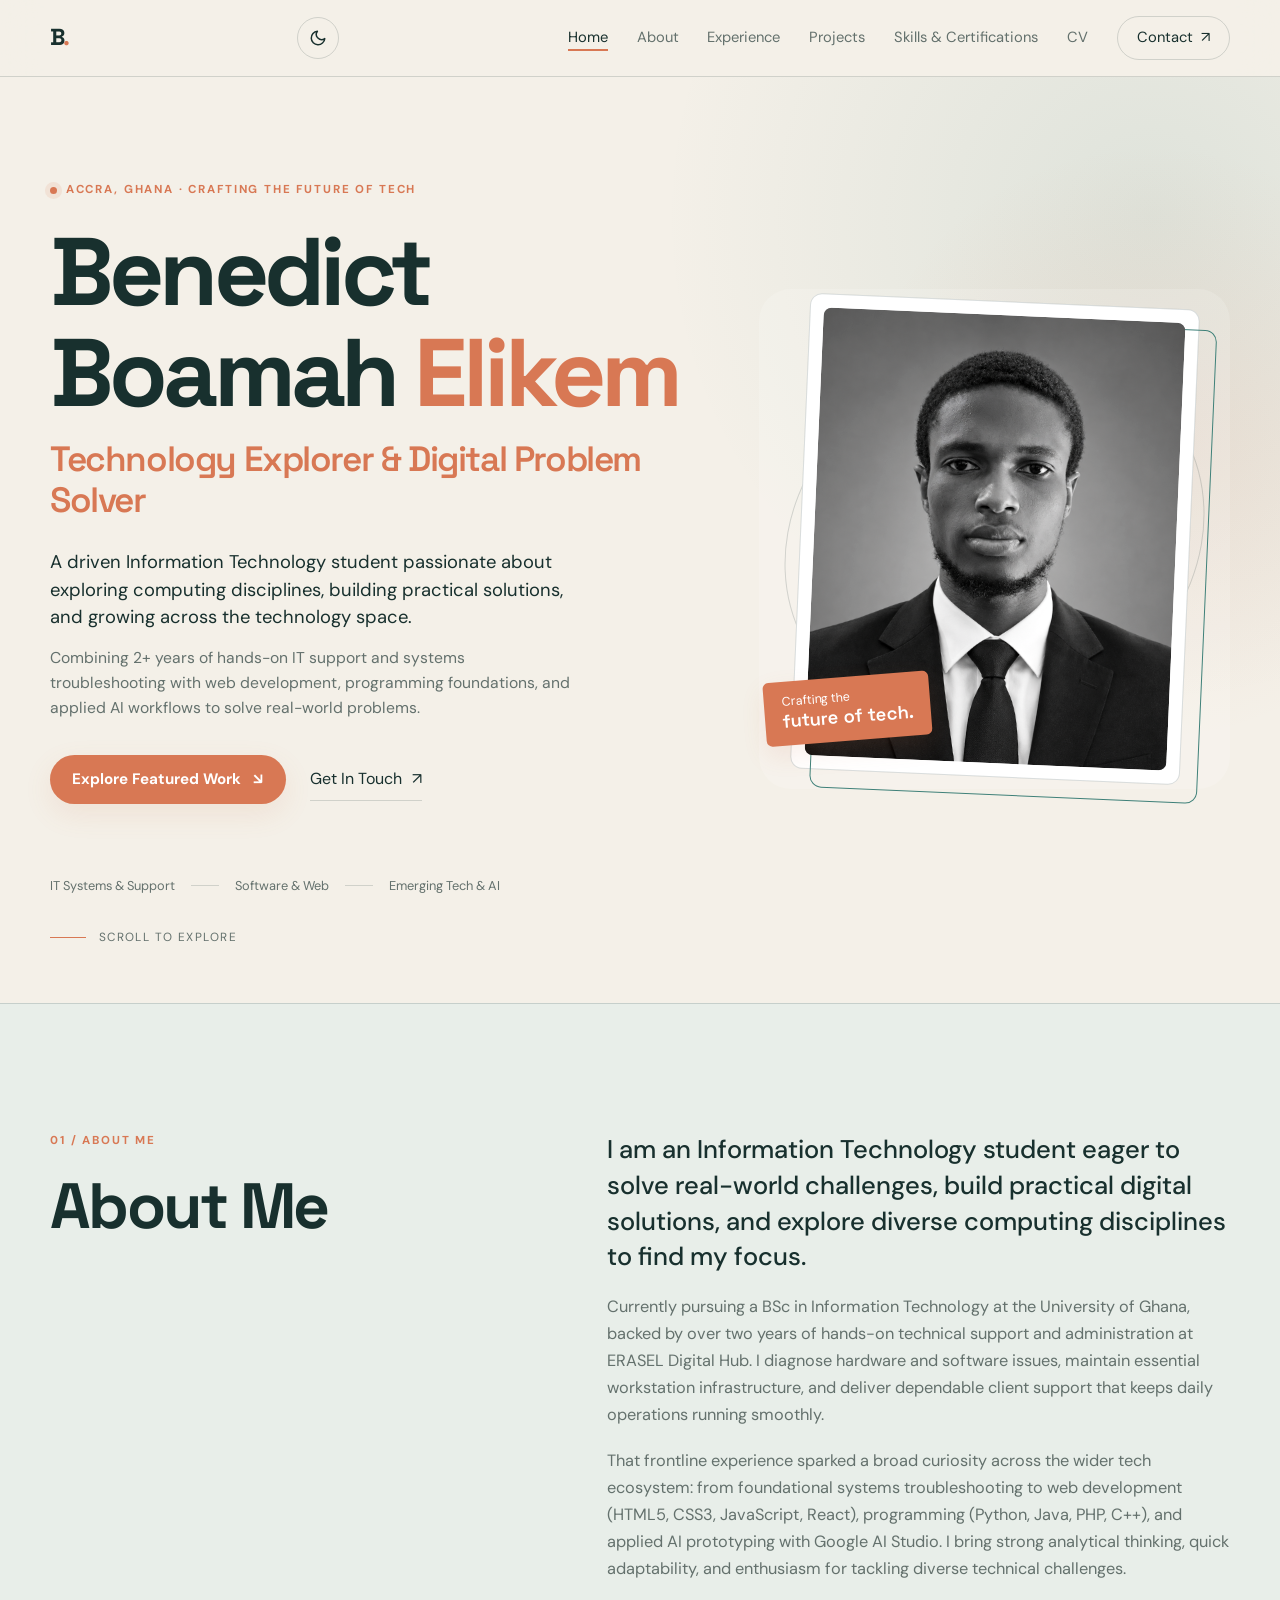
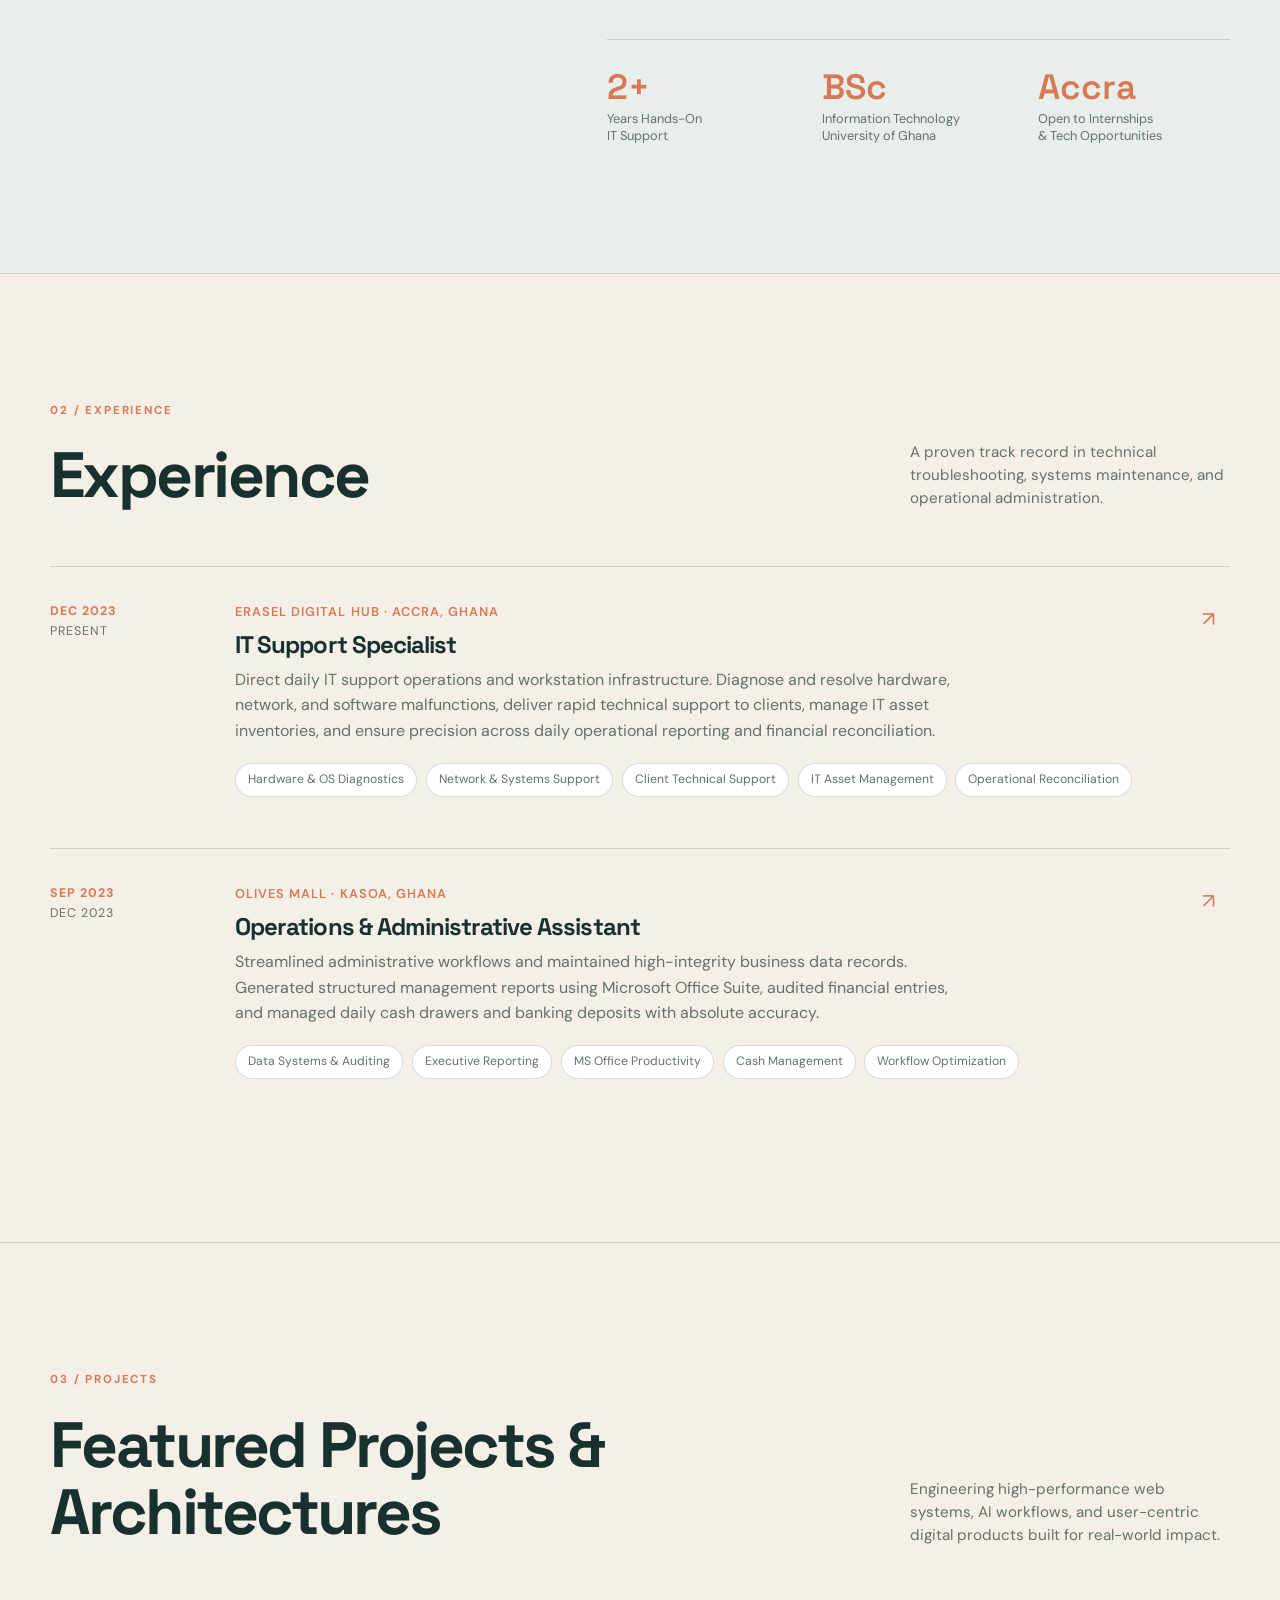
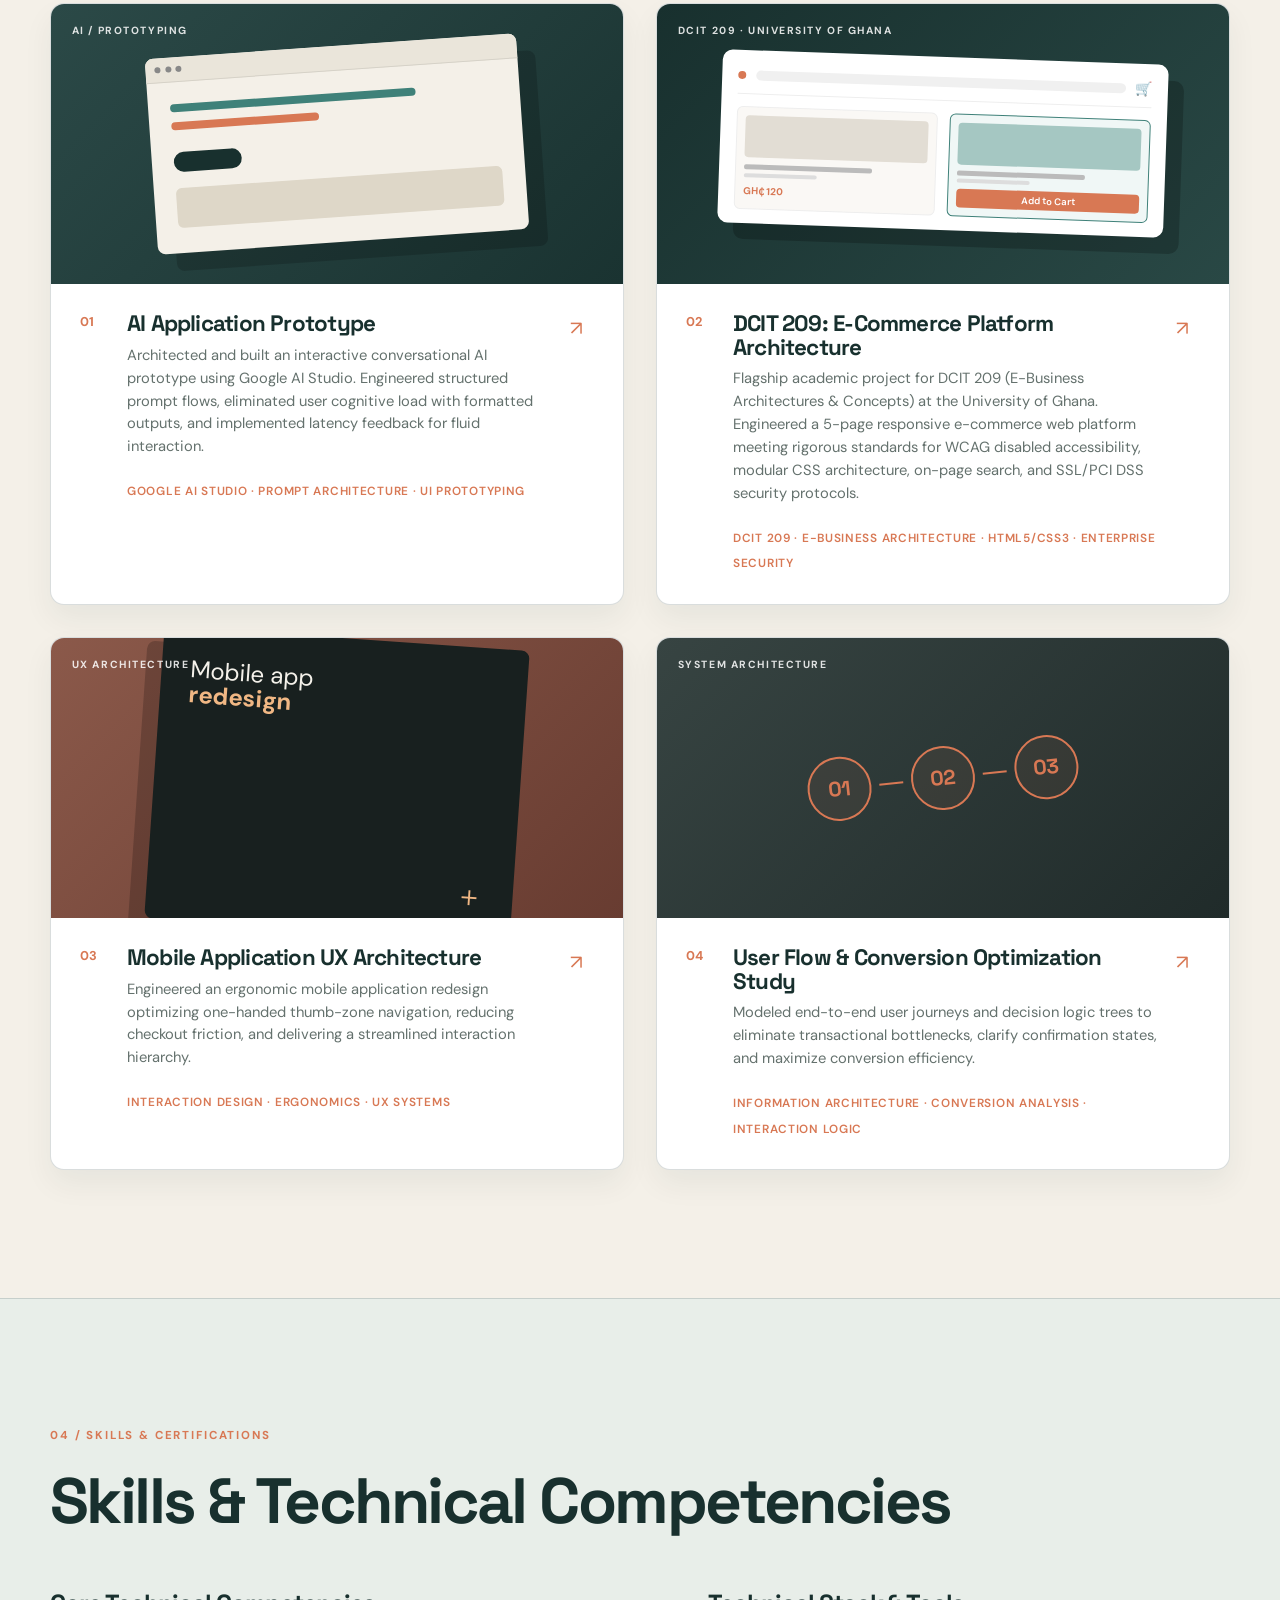
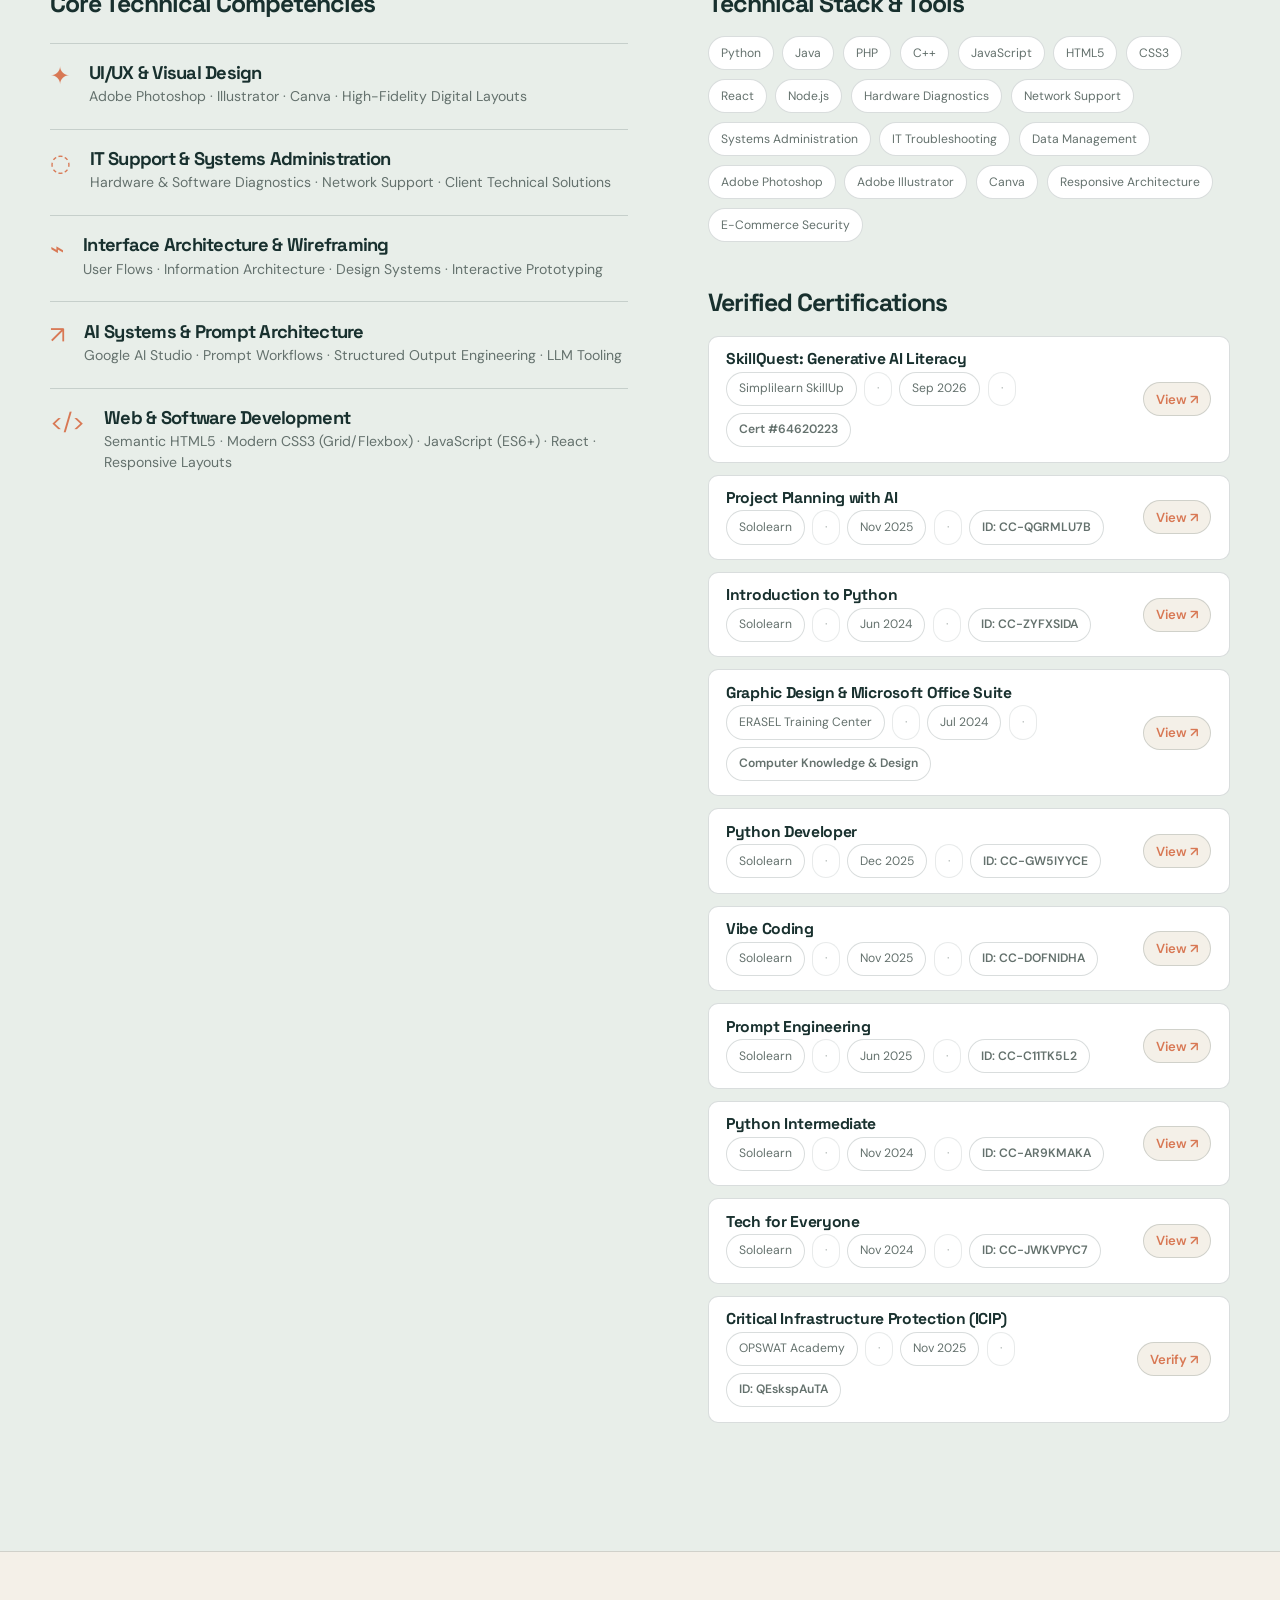
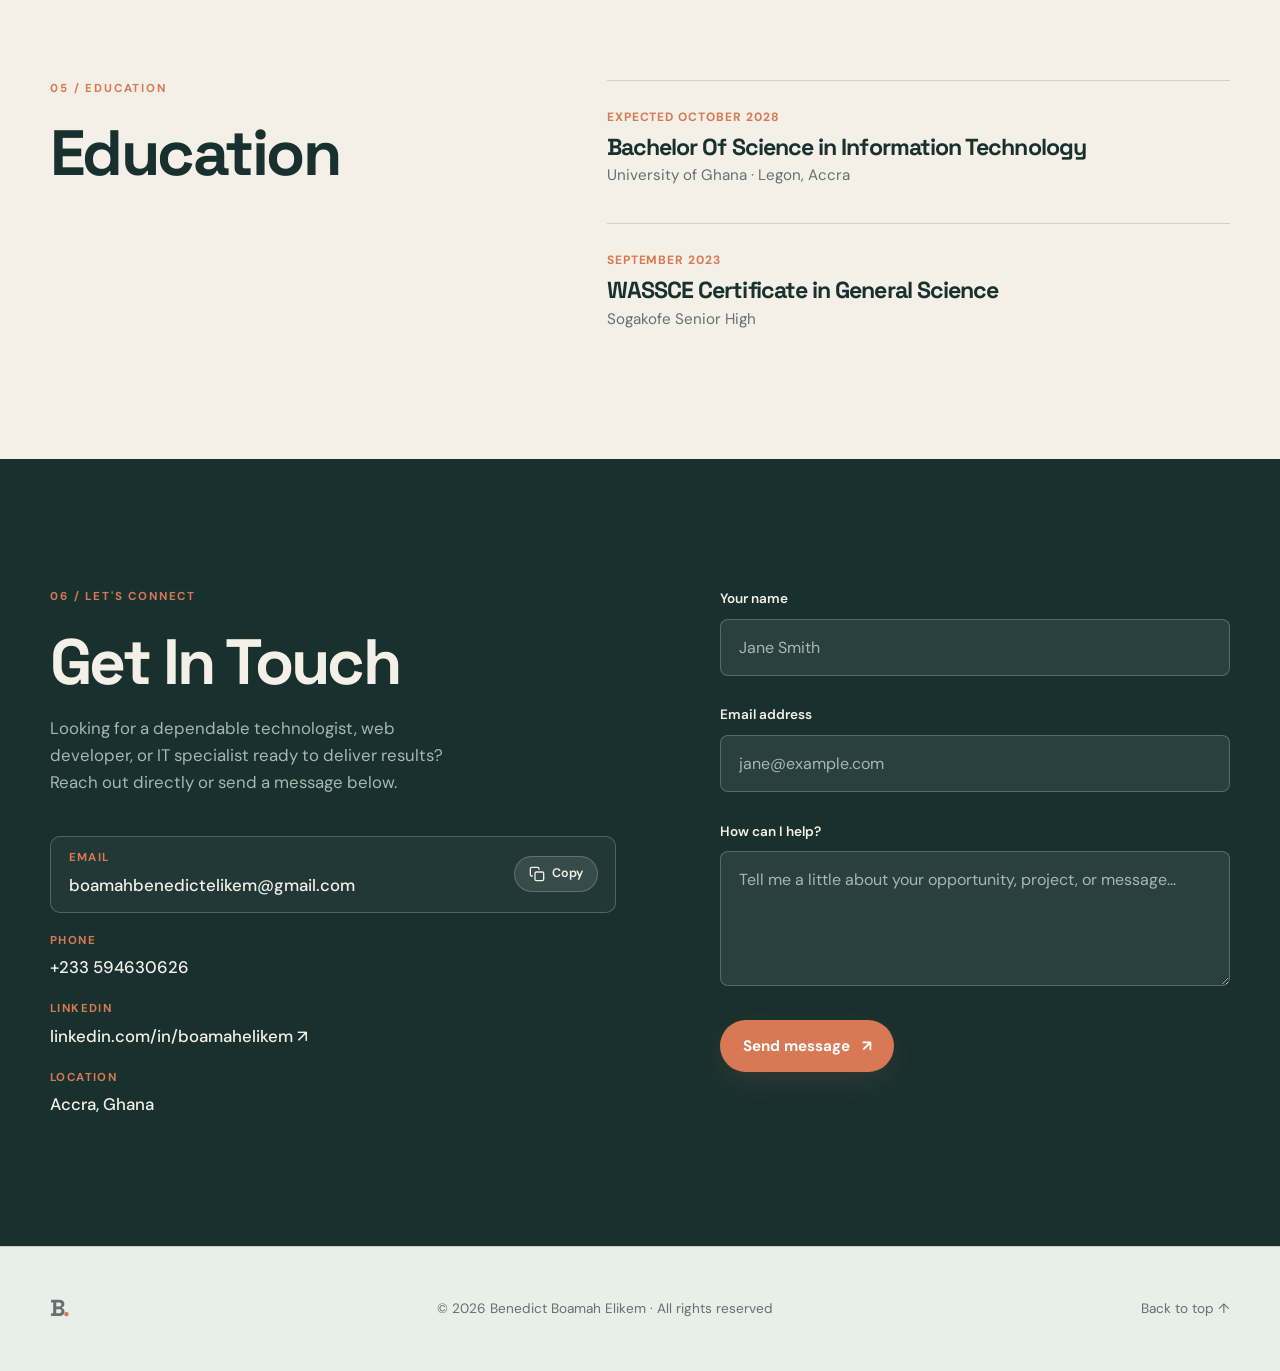
==== commit de504d51: "Add certificate files and View links for all credentials" ====
--- a/index.html
+++ b/index.html
@@ -364,6 +364,7 @@
                                     <span class="cert-badge">Cert #64620223</span>
                                 </div>
                             </div>
+                            <a href="assets/certificates/certificate.pdf" target="_blank" rel="noopener noreferrer" class="cert-link" title="View certificate">View ↗</a>
                         </div>
 
                         <div class="cert-card">
@@ -377,6 +378,7 @@
                                     <span class="cert-badge">ID: CC-QGRMLU7B</span>
                                 </div>
                             </div>
+                            <a href="assets/certificates/Project_Planning_with_AI.jpg" target="_blank" rel="noopener noreferrer" class="cert-link" title="View certificate">View ↗</a>
                         </div>
 
                         <div class="cert-card">
@@ -390,6 +392,7 @@
                                     <span class="cert-badge">ID: CC-ZYFXSIDA</span>
                                 </div>
                             </div>
+                            <a href="assets/certificates/Introduction%20to%20Python.png" target="_blank" rel="noopener noreferrer" class="cert-link" title="View certificate">View ↗</a>
                         </div>
 
                         <div class="cert-card">
@@ -403,6 +406,57 @@
                                     <span class="cert-badge">Computer Knowledge &amp; Design</span>
                                 </div>
                             </div>
+                            <a href="assets/certificates/ECTC.jpg" target="_blank" rel="noopener noreferrer" class="cert-link" title="View certificate">View ↗</a>
+                        </div>
+
+                        <div class="cert-card">
+                            <div class="cert-info">
+                                <h4>Python Developer</h4>
+                                <div class="cert-meta">
+                                    <span>Sololearn</span><span class="meta-dot">&middot;</span><span>Dec 2025</span><span class="meta-dot">&middot;</span><span class="cert-badge">ID: CC-GW5IYYCE</span>
+                                </div>
+                            </div>
+                            <a href="assets/certificates/Python_Developer.jpg" target="_blank" rel="noopener noreferrer" class="cert-link" title="View certificate">View ↗</a>
+                        </div>
+
+                        <div class="cert-card">
+                            <div class="cert-info">
+                                <h4>Vibe Coding</h4>
+                                <div class="cert-meta">
+                                    <span>Sololearn</span><span class="meta-dot">&middot;</span><span>Nov 2025</span><span class="meta-dot">&middot;</span><span class="cert-badge">ID: CC-DOFNIDHA</span>
+                                </div>
+                            </div>
+                            <a href="assets/certificates/Vibe_Coding.jpg" target="_blank" rel="noopener noreferrer" class="cert-link" title="View certificate">View ↗</a>
+                        </div>
+
+                        <div class="cert-card">
+                            <div class="cert-info">
+                                <h4>Prompt Engineering</h4>
+                                <div class="cert-meta">
+                                    <span>Sololearn</span><span class="meta-dot">&middot;</span><span>Jun 2025</span><span class="meta-dot">&middot;</span><span class="cert-badge">ID: CC-C11TK5L2</span>
+                                </div>
+                            </div>
+                            <a href="assets/certificates/Prompt%20Engineering.jpg" target="_blank" rel="noopener noreferrer" class="cert-link" title="View certificate">View ↗</a>
+                        </div>
+
+                        <div class="cert-card">
+                            <div class="cert-info">
+                                <h4>Python Intermediate</h4>
+                                <div class="cert-meta">
+                                    <span>Sololearn</span><span class="meta-dot">&middot;</span><span>Nov 2024</span><span class="meta-dot">&middot;</span><span class="cert-badge">ID: CC-AR9KMAKA</span>
+                                </div>
+                            </div>
+                            <a href="assets/certificates/Python%20Intermediate.jpg" target="_blank" rel="noopener noreferrer" class="cert-link" title="View certificate">View ↗</a>
+                        </div>
+
+                        <div class="cert-card">
+                            <div class="cert-info">
+                                <h4>Tech for Everyone</h4>
+                                <div class="cert-meta">
+                                    <span>Sololearn</span><span class="meta-dot">&middot;</span><span>Nov 2024</span><span class="meta-dot">&middot;</span><span class="cert-badge">ID: CC-JWKVPYC7</span>
+                                </div>
+                            </div>
+                            <a href="assets/certificates/Tech%20for%20Everyone.jpg" target="_blank" rel="noopener noreferrer" class="cert-link" title="View certificate">View ↗</a>
                         </div>
 
                         <div class="cert-card">
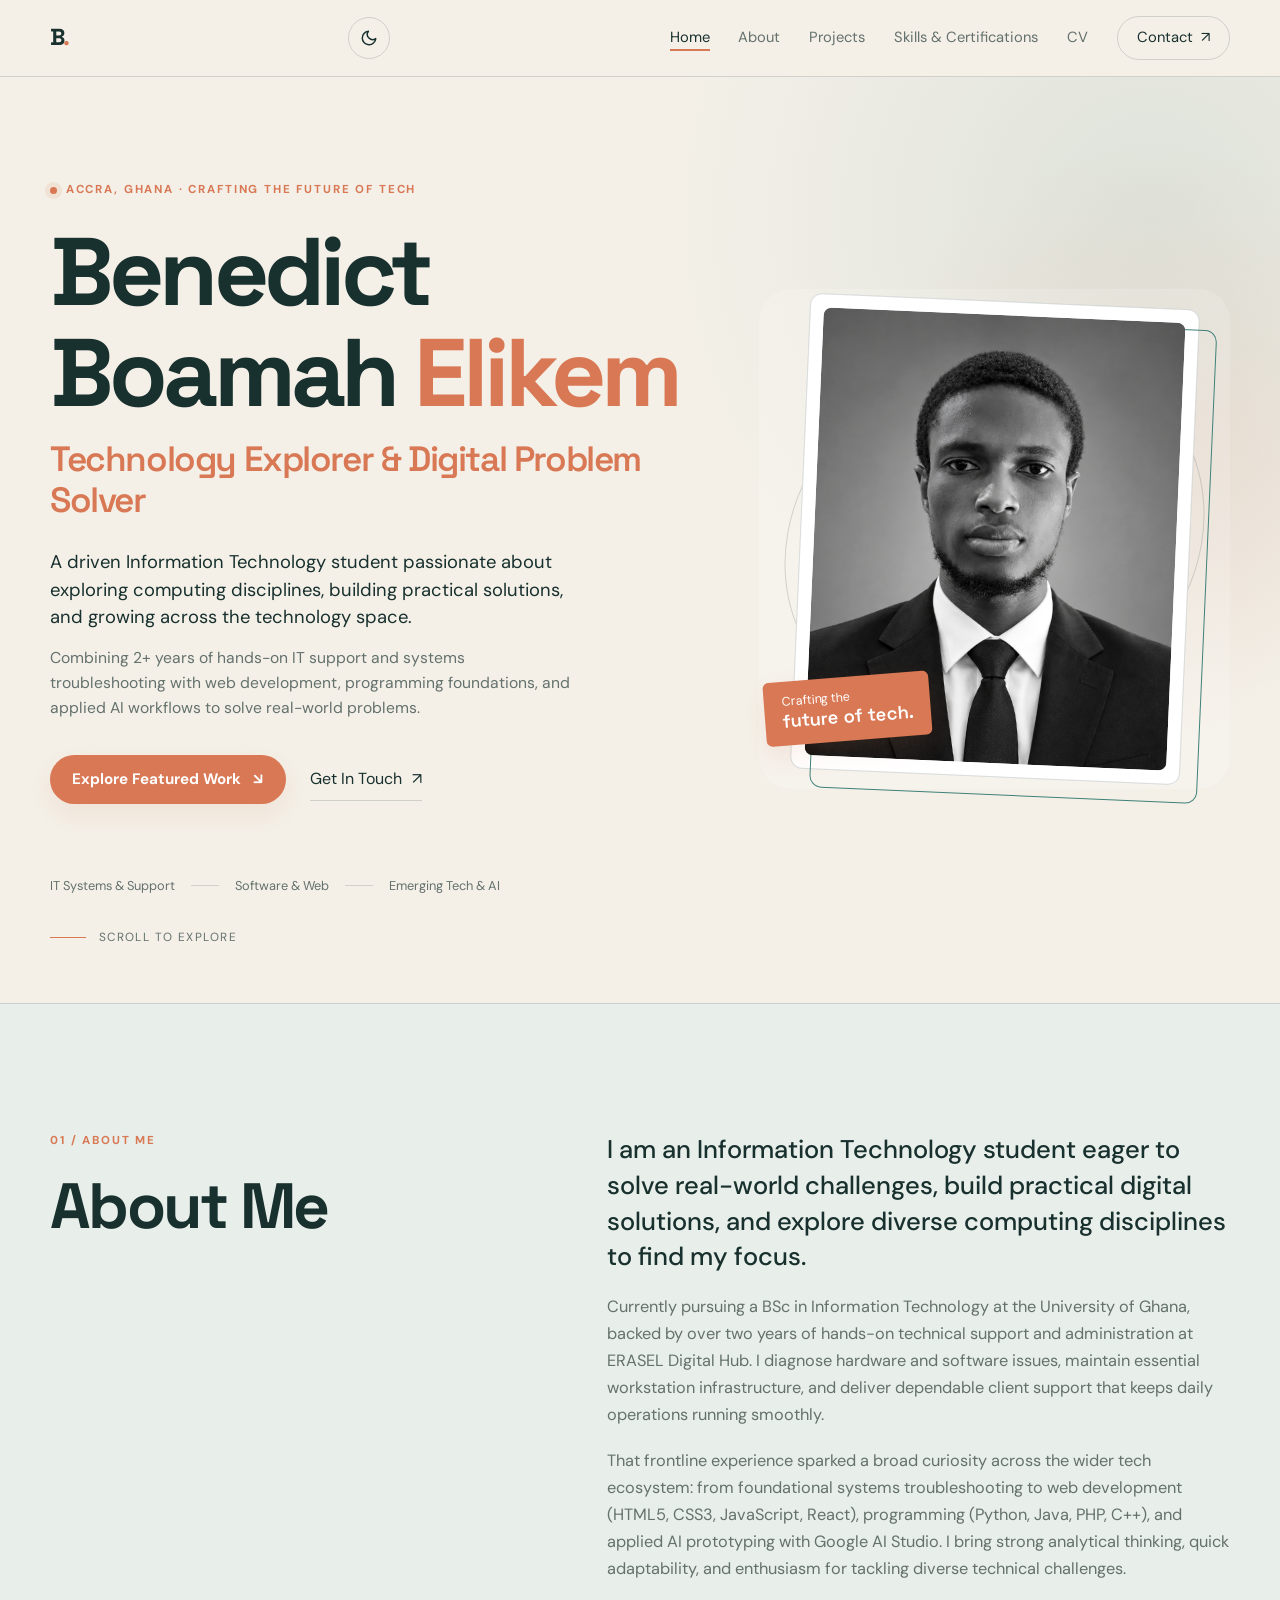
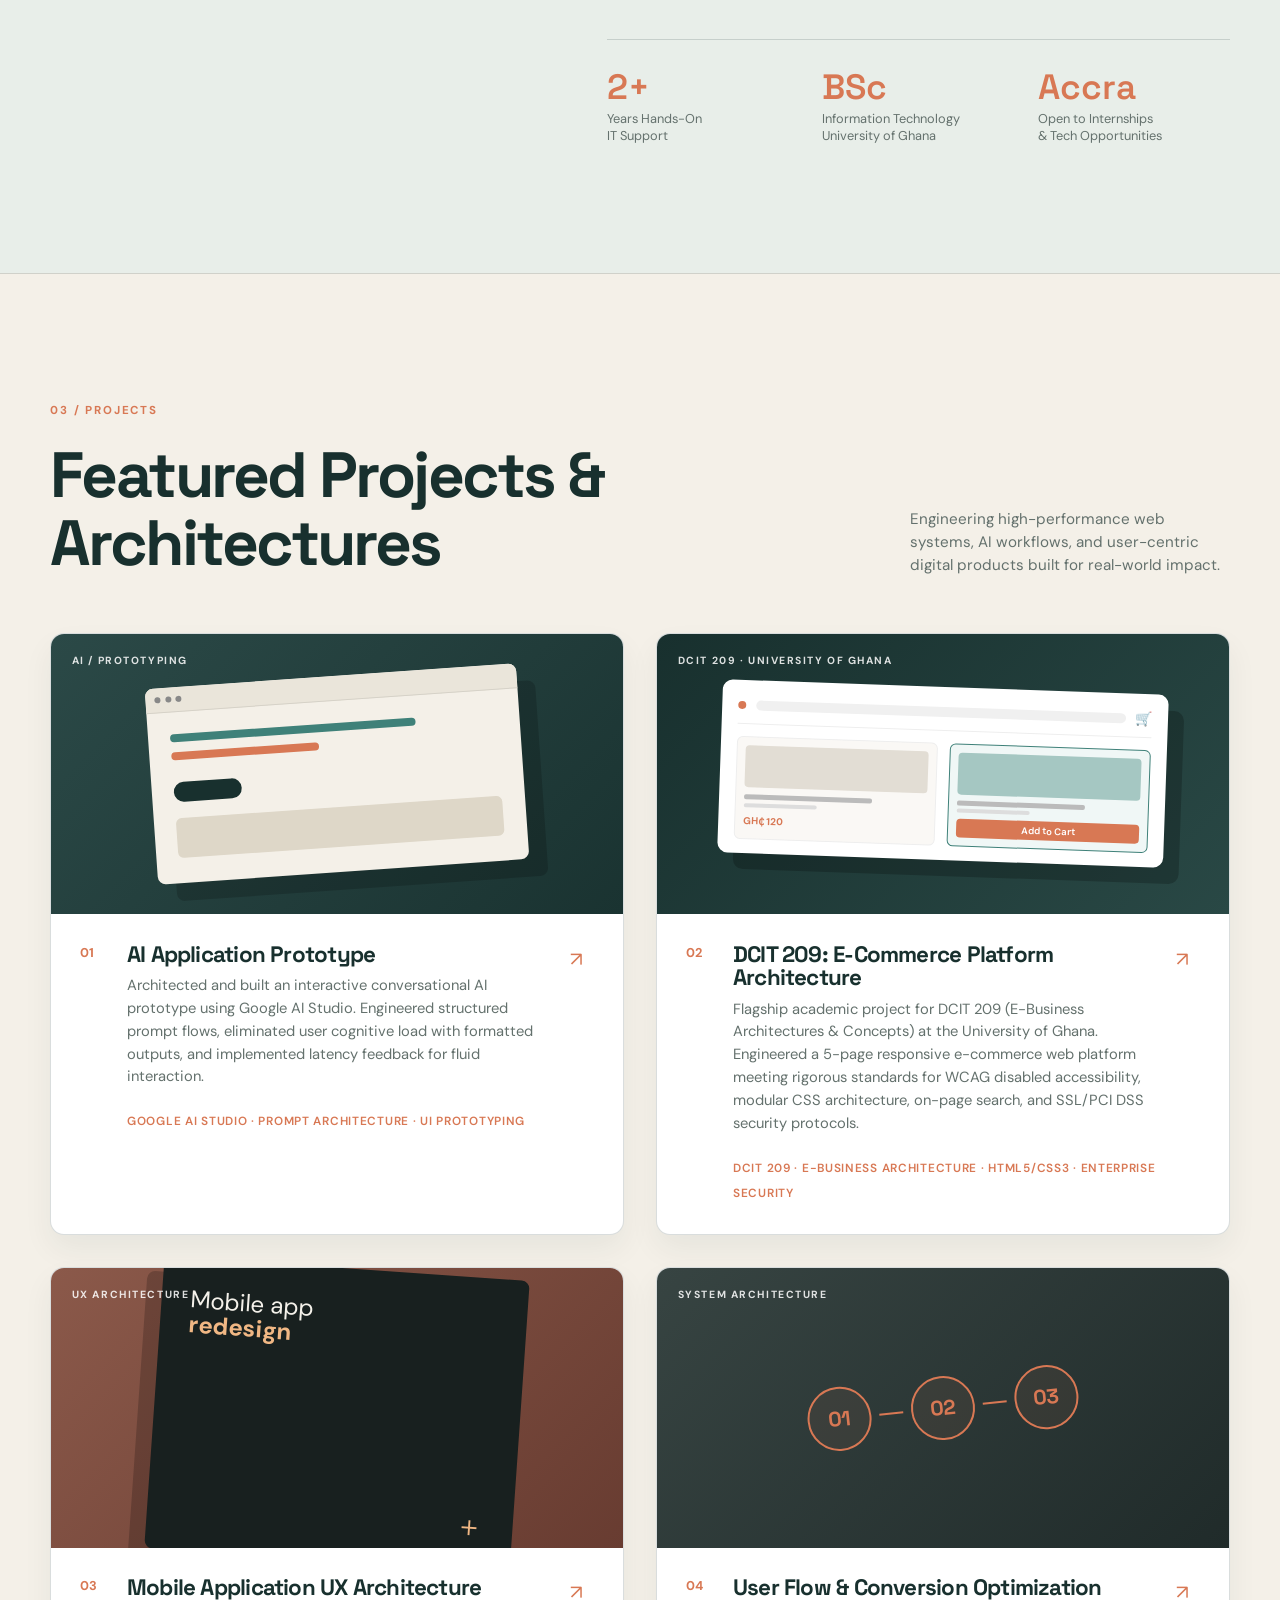
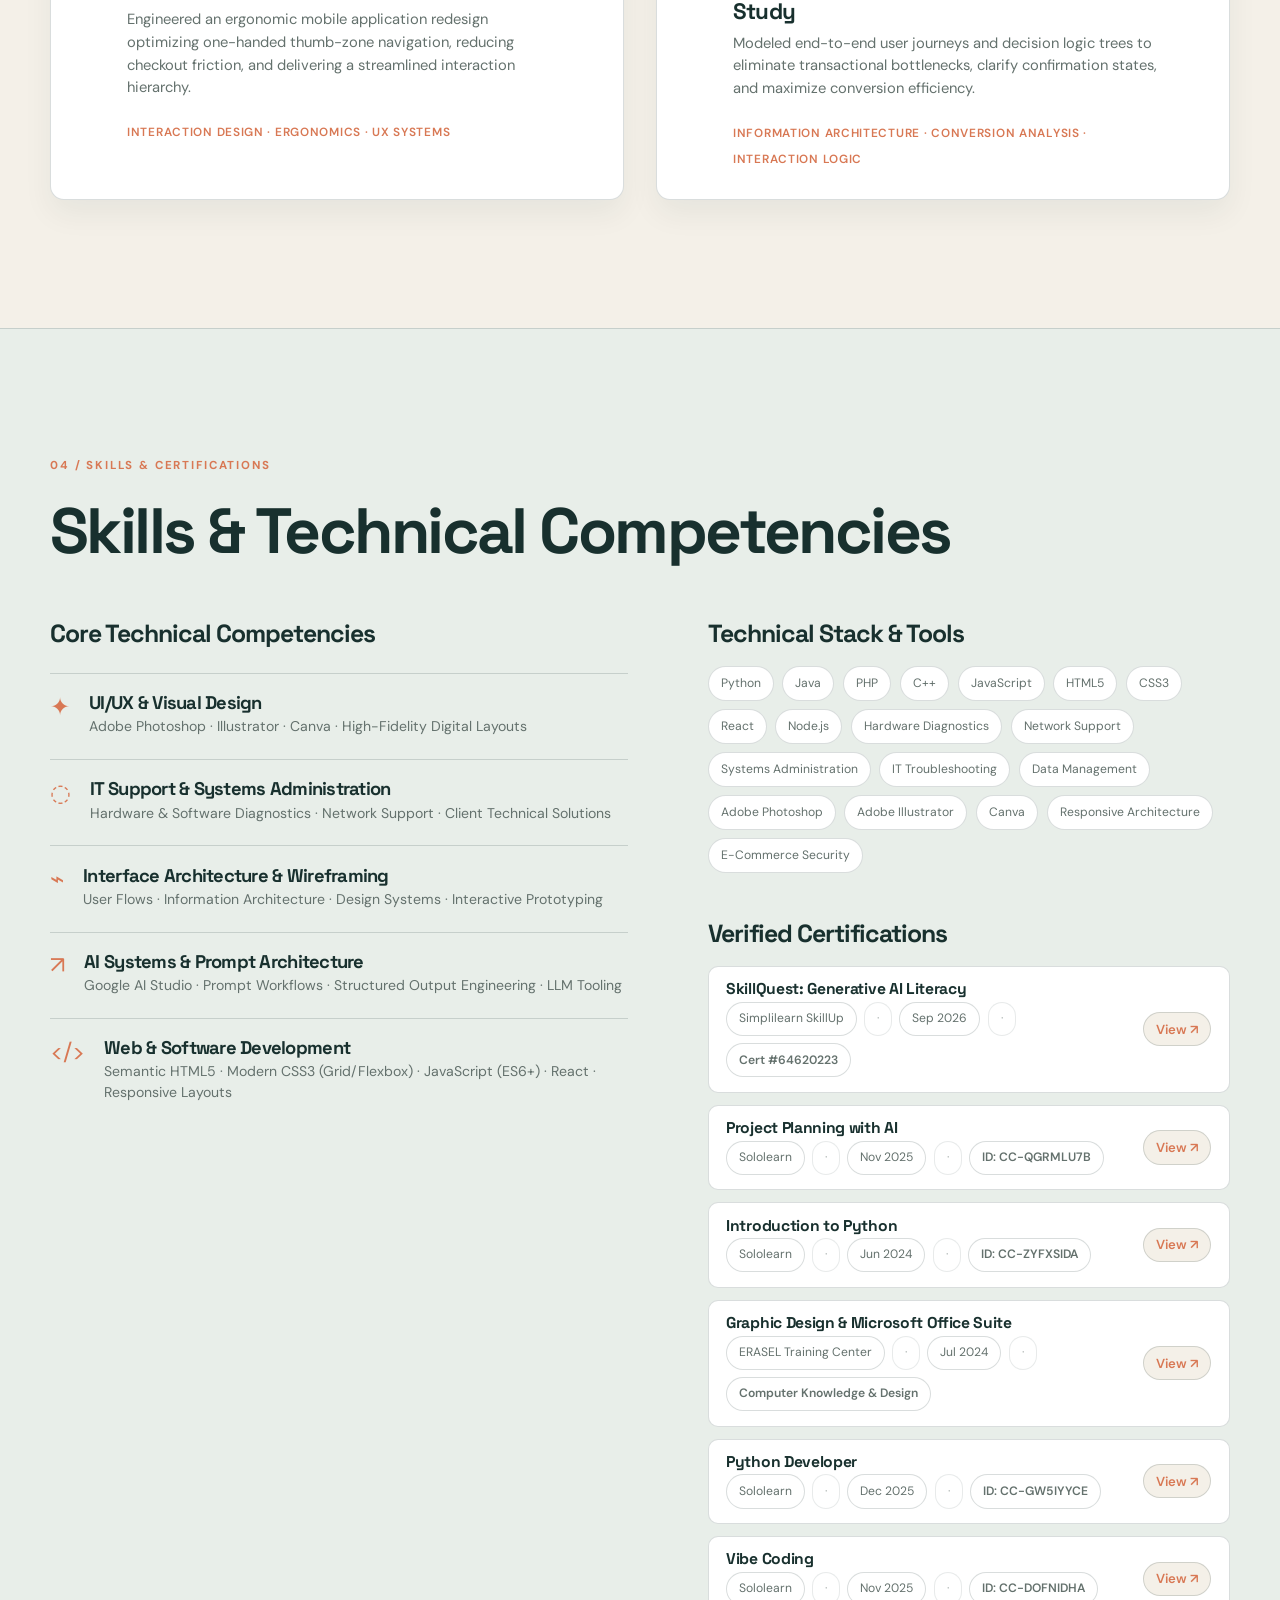
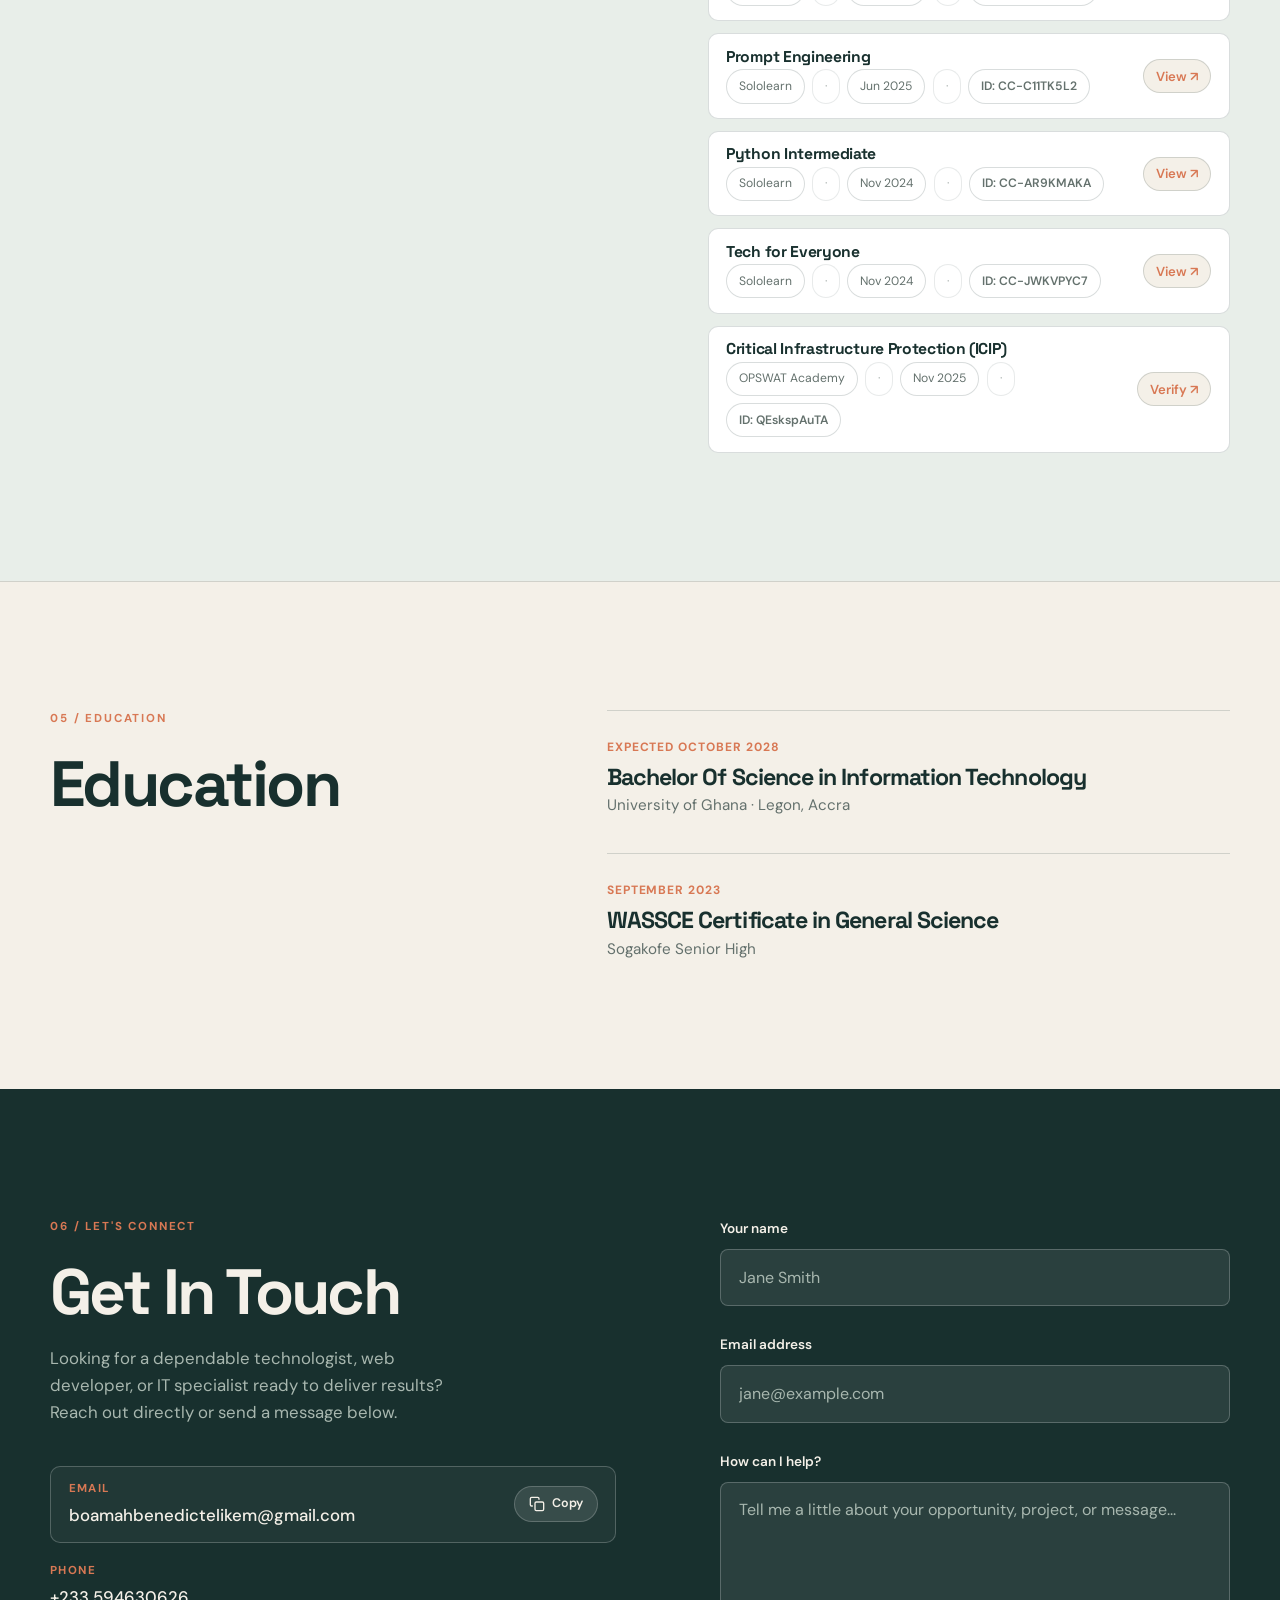
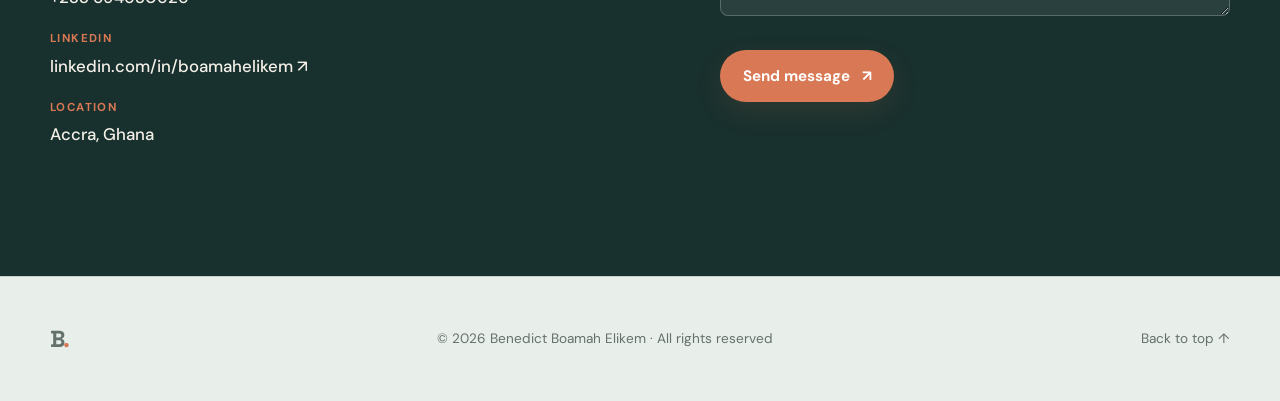
==== commit 5a06c39a: "Remove work experience section from portfolio" ====
--- a/index.html
+++ b/index.html
@@ -62,7 +62,7 @@
             <nav id="site-nav" class="site-nav" aria-label="Main navigation">
                 <a class="nav-link active" href="#home">Home</a>
                 <a class="nav-link" href="#about">About</a>
-                <a class="nav-link" href="#experience">Experience</a>
+
                 <a class="nav-link" href="#projects">Projects</a>
                 <a class="nav-link" href="#skills">Skills &amp; Certifications</a>
                 <a class="nav-link" href="cv.html">CV</a>
@@ -123,50 +123,6 @@
             </div>
         </section>
 
-        <section id="experience" class="section-shell experience-section">
-            <div class="container section-heading">
-                <div>
-                    <p class="eyebrow">02 / Experience</p>
-                    <h2>Experience</h2>
-                </div>
-                <p class="section-aside">A proven track record in technical troubleshooting, systems maintenance, and operational administration.</p>
-            </div>
-            <div class="container experience-list">
-                <article class="experience-item">
-                    <div class="experience-date">Dec 2023<br /><span>Present</span></div>
-                    <div>
-                        <p class="experience-company">ERASEL Digital Hub · Accra, Ghana</p>
-                        <h3>IT Support Specialist</h3>
-                        <p class="experience-description">Direct daily IT support operations and workstation infrastructure. Diagnose and resolve hardware, network, and software malfunctions, deliver rapid technical support to clients, manage IT asset inventories, and ensure precision across daily operational reporting and financial reconciliation.</p>
-                        <div class="tag-row">
-                            <span>Hardware &amp; OS Diagnostics</span>
-                            <span>Network &amp; Systems Support</span>
-                            <span>Client Technical Support</span>
-                            <span>IT Asset Management</span>
-                            <span>Operational Reconciliation</span>
-                        </div>
-                    </div>
-                    <span class="experience-arrow" aria-hidden="true">↗</span>
-                </article>
-
-                <article class="experience-item">
-                    <div class="experience-date">Sep 2023<br /><span>Dec 2023</span></div>
-                    <div>
-                        <p class="experience-company">OLIVES Mall · Kasoa, Ghana</p>
-                        <h3>Operations &amp; Administrative Assistant</h3>
-                        <p class="experience-description">Streamlined administrative workflows and maintained high-integrity business data records. Generated structured management reports using Microsoft Office Suite, audited financial entries, and managed daily cash drawers and banking deposits with absolute accuracy.</p>
-                        <div class="tag-row">
-                            <span>Data Systems &amp; Auditing</span>
-                            <span>Executive Reporting</span>
-                            <span>MS Office Productivity</span>
-                            <span>Cash Management</span>
-                            <span>Workflow Optimization</span>
-                        </div>
-                    </div>
-                    <span class="experience-arrow" aria-hidden="true">↗</span>
-                </article>
-            </div>
-        </section>
 
         <section id="projects" class="section-shell work-section">
             <div class="container section-heading">
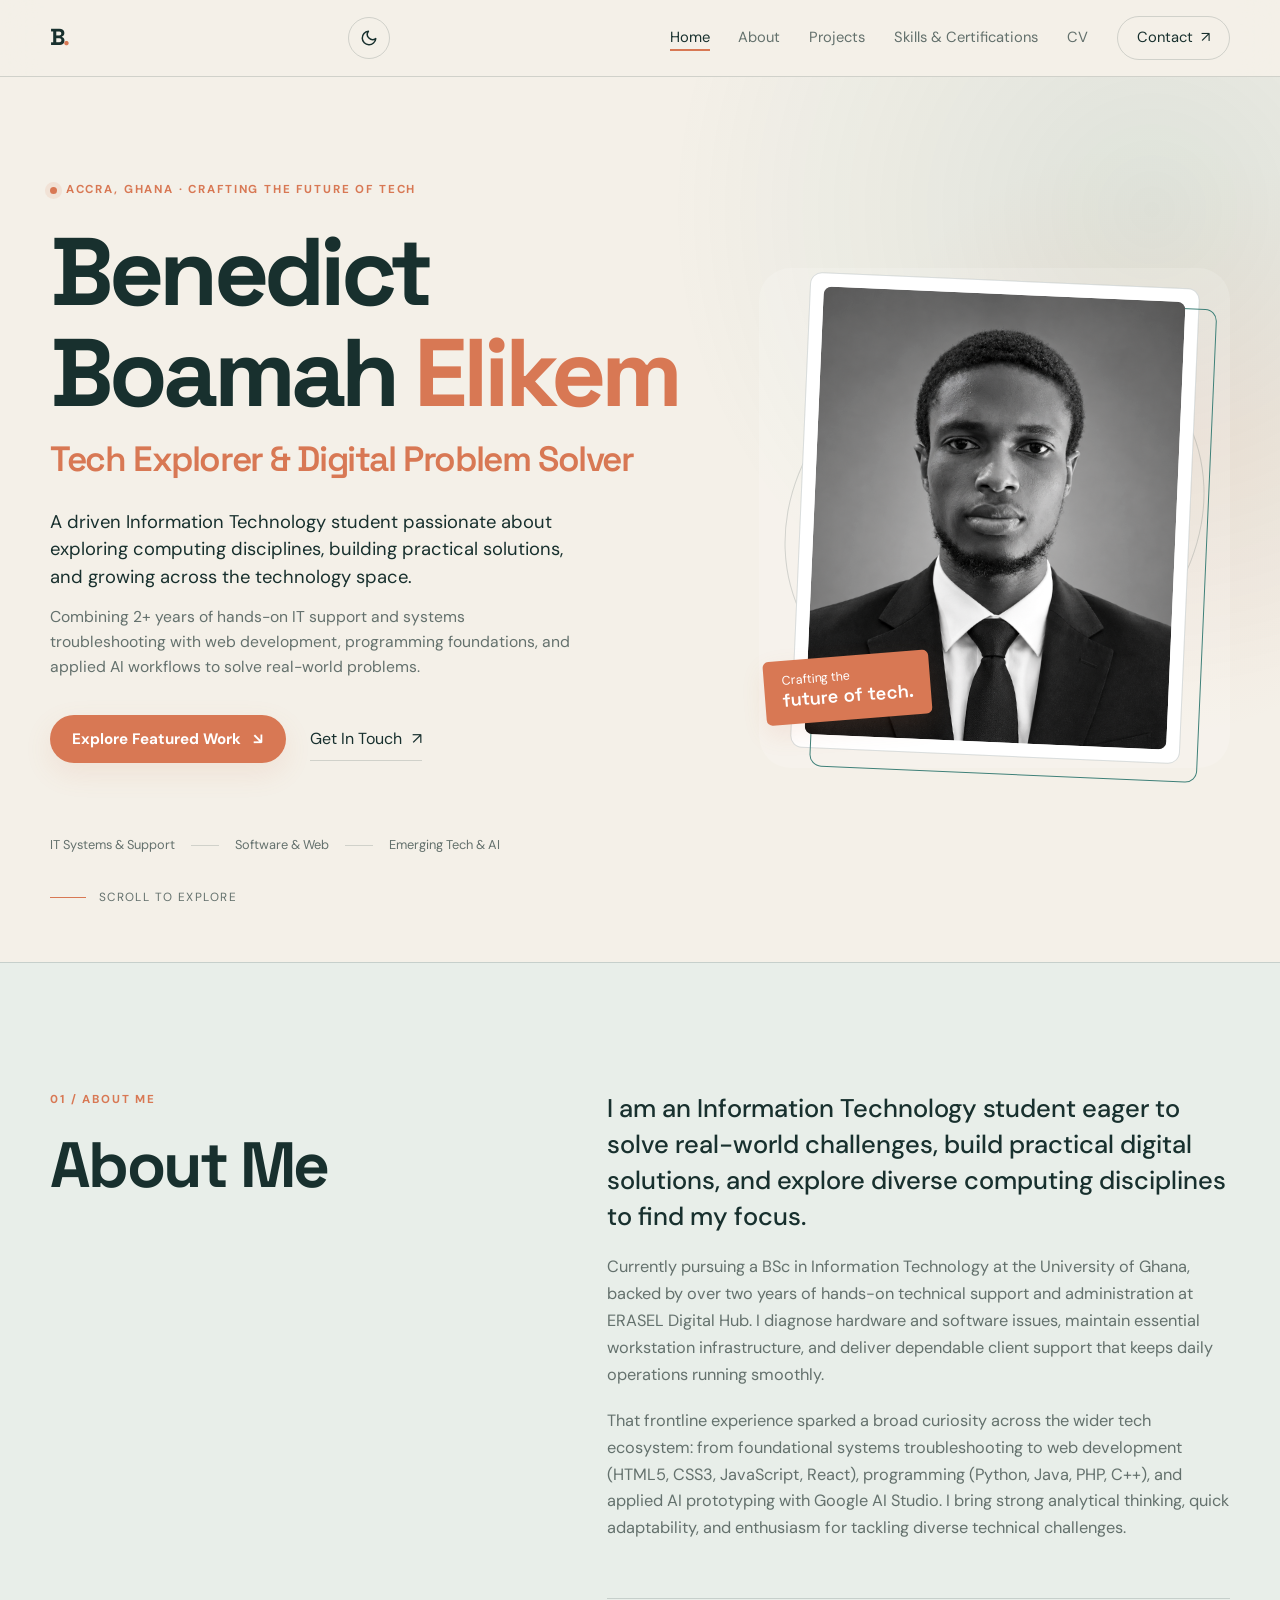
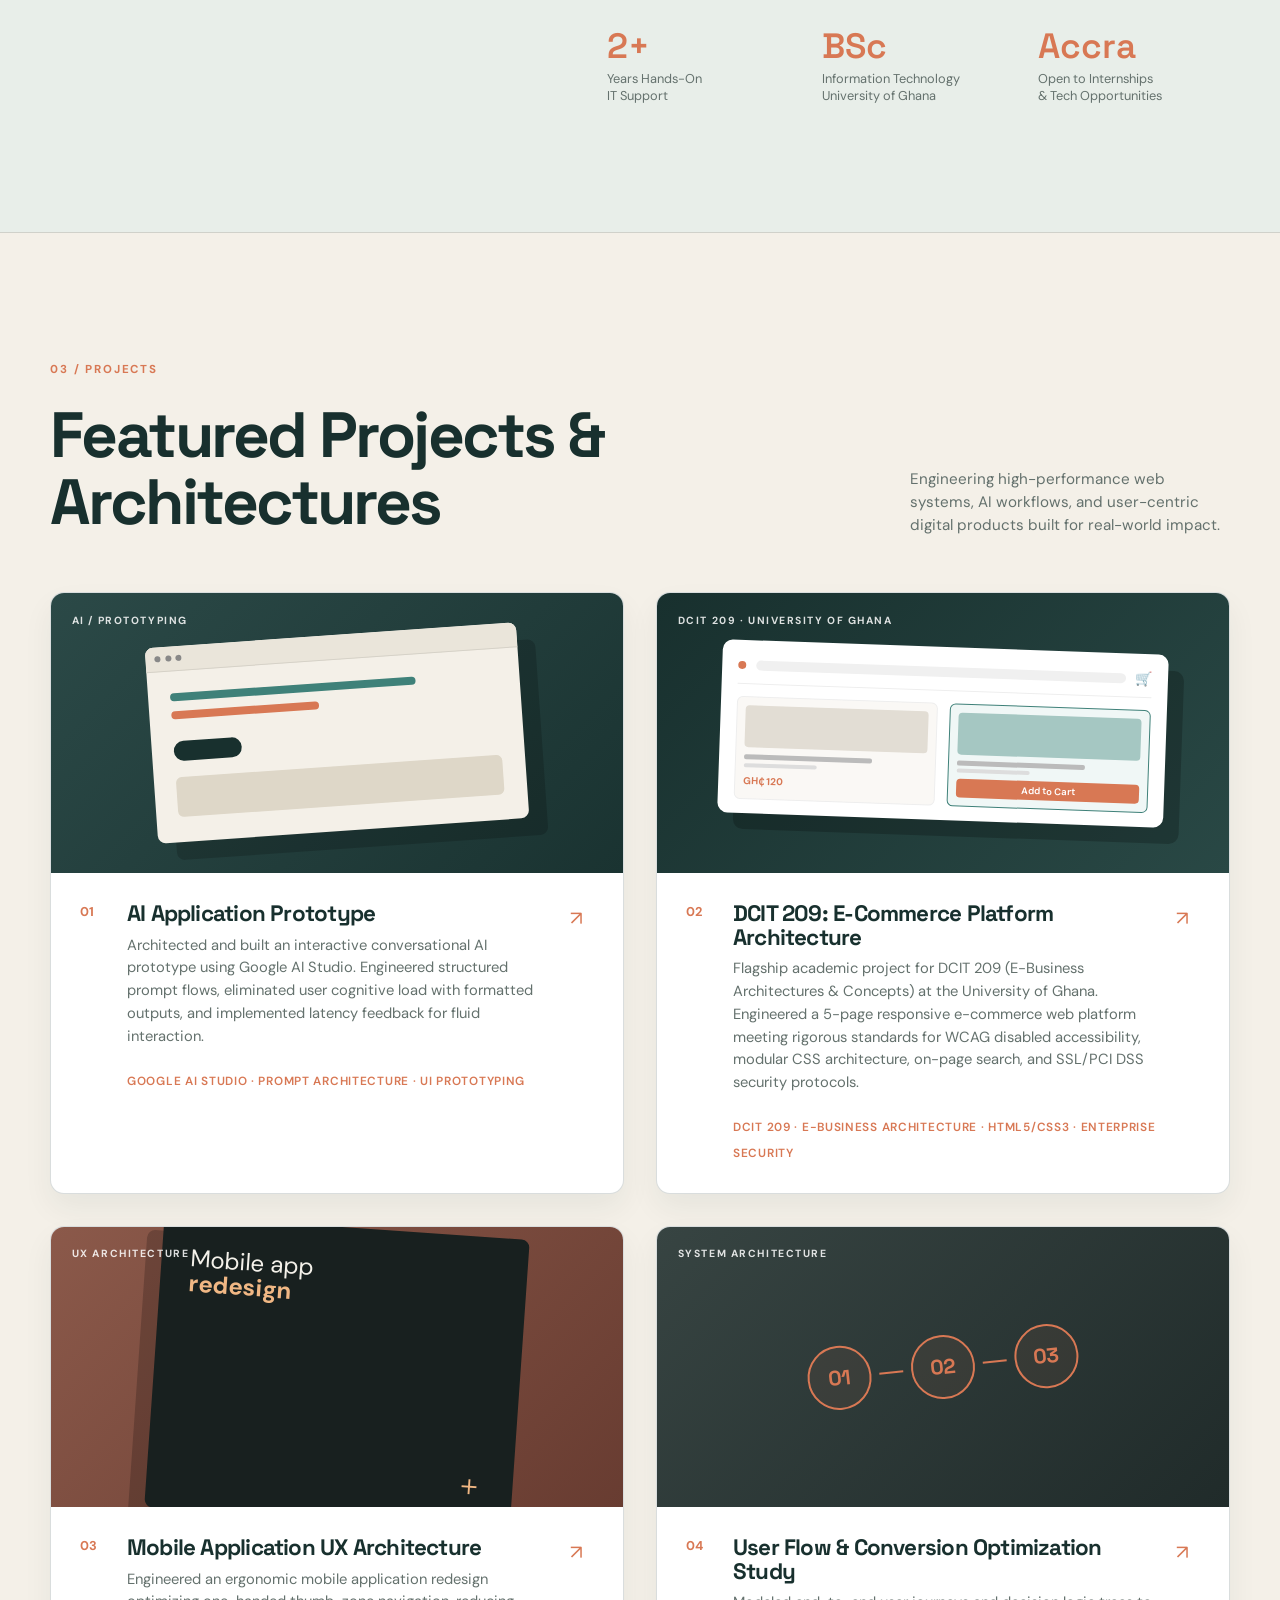
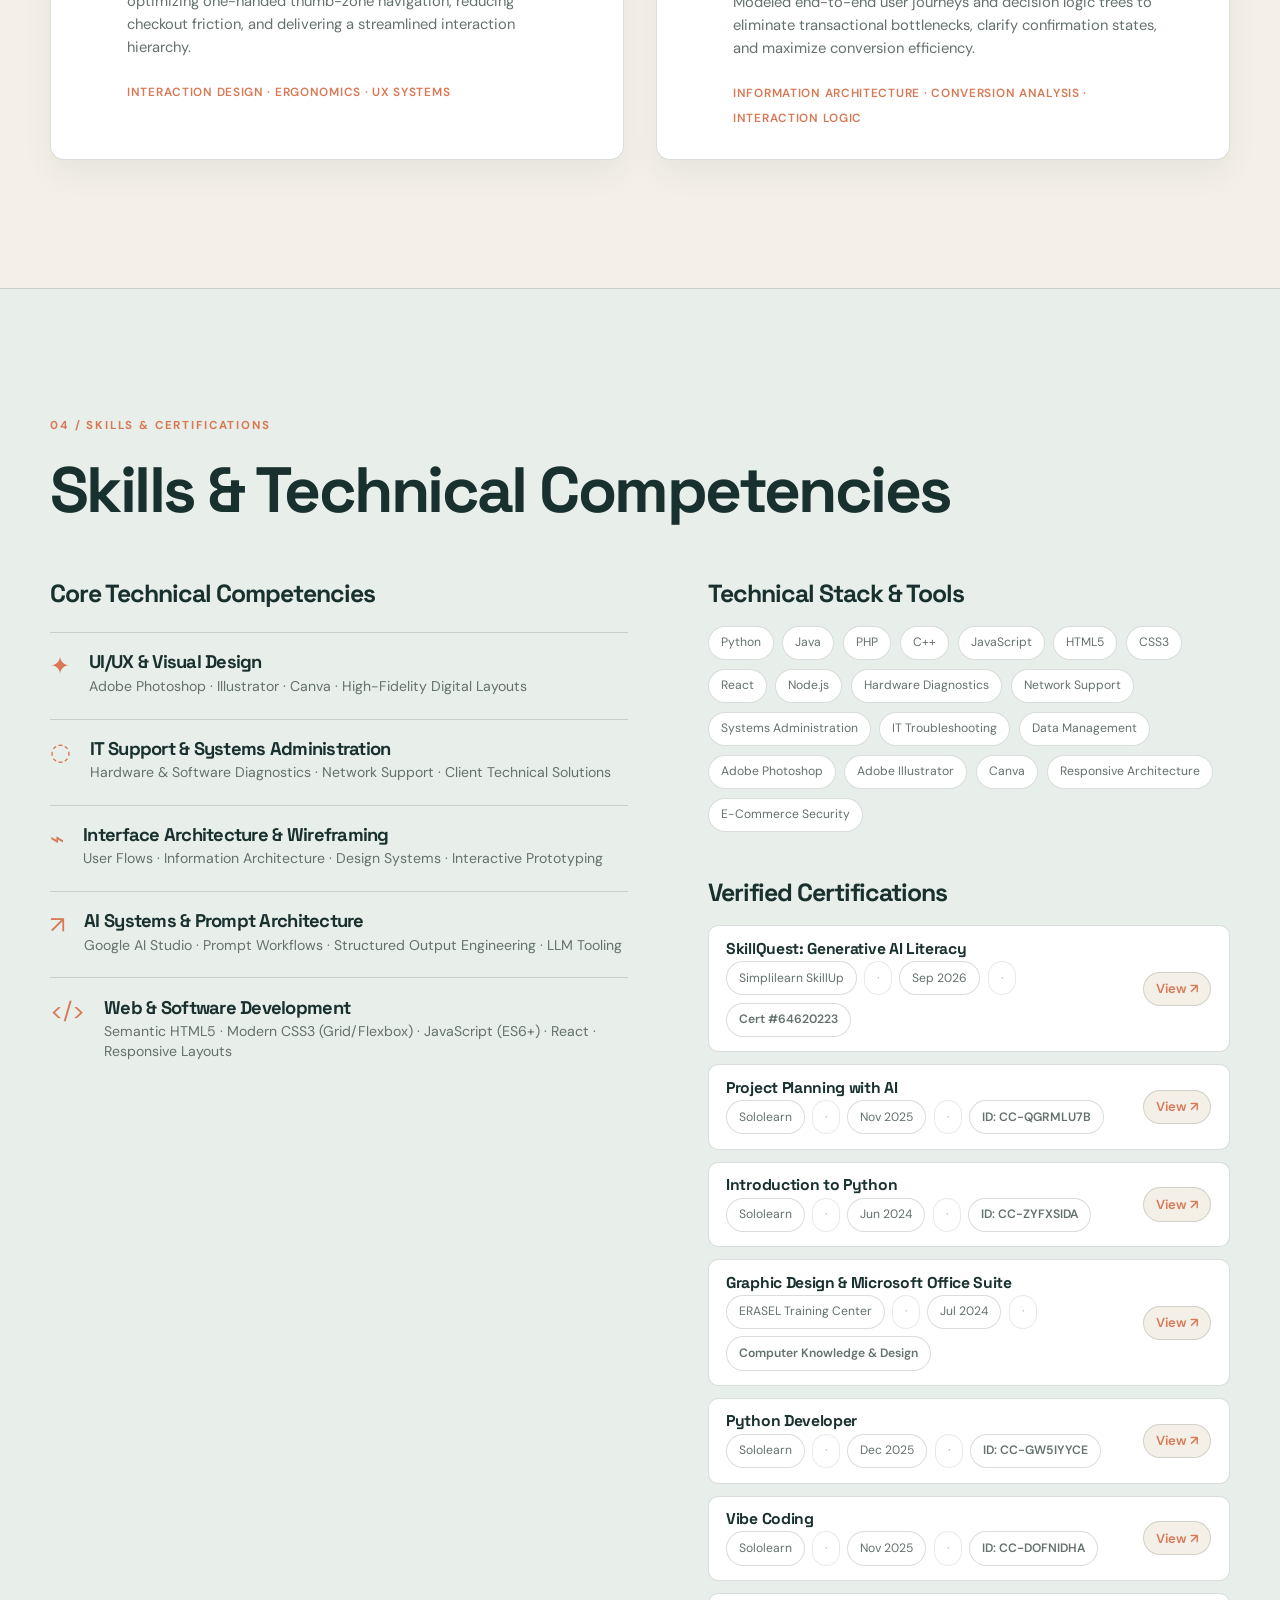
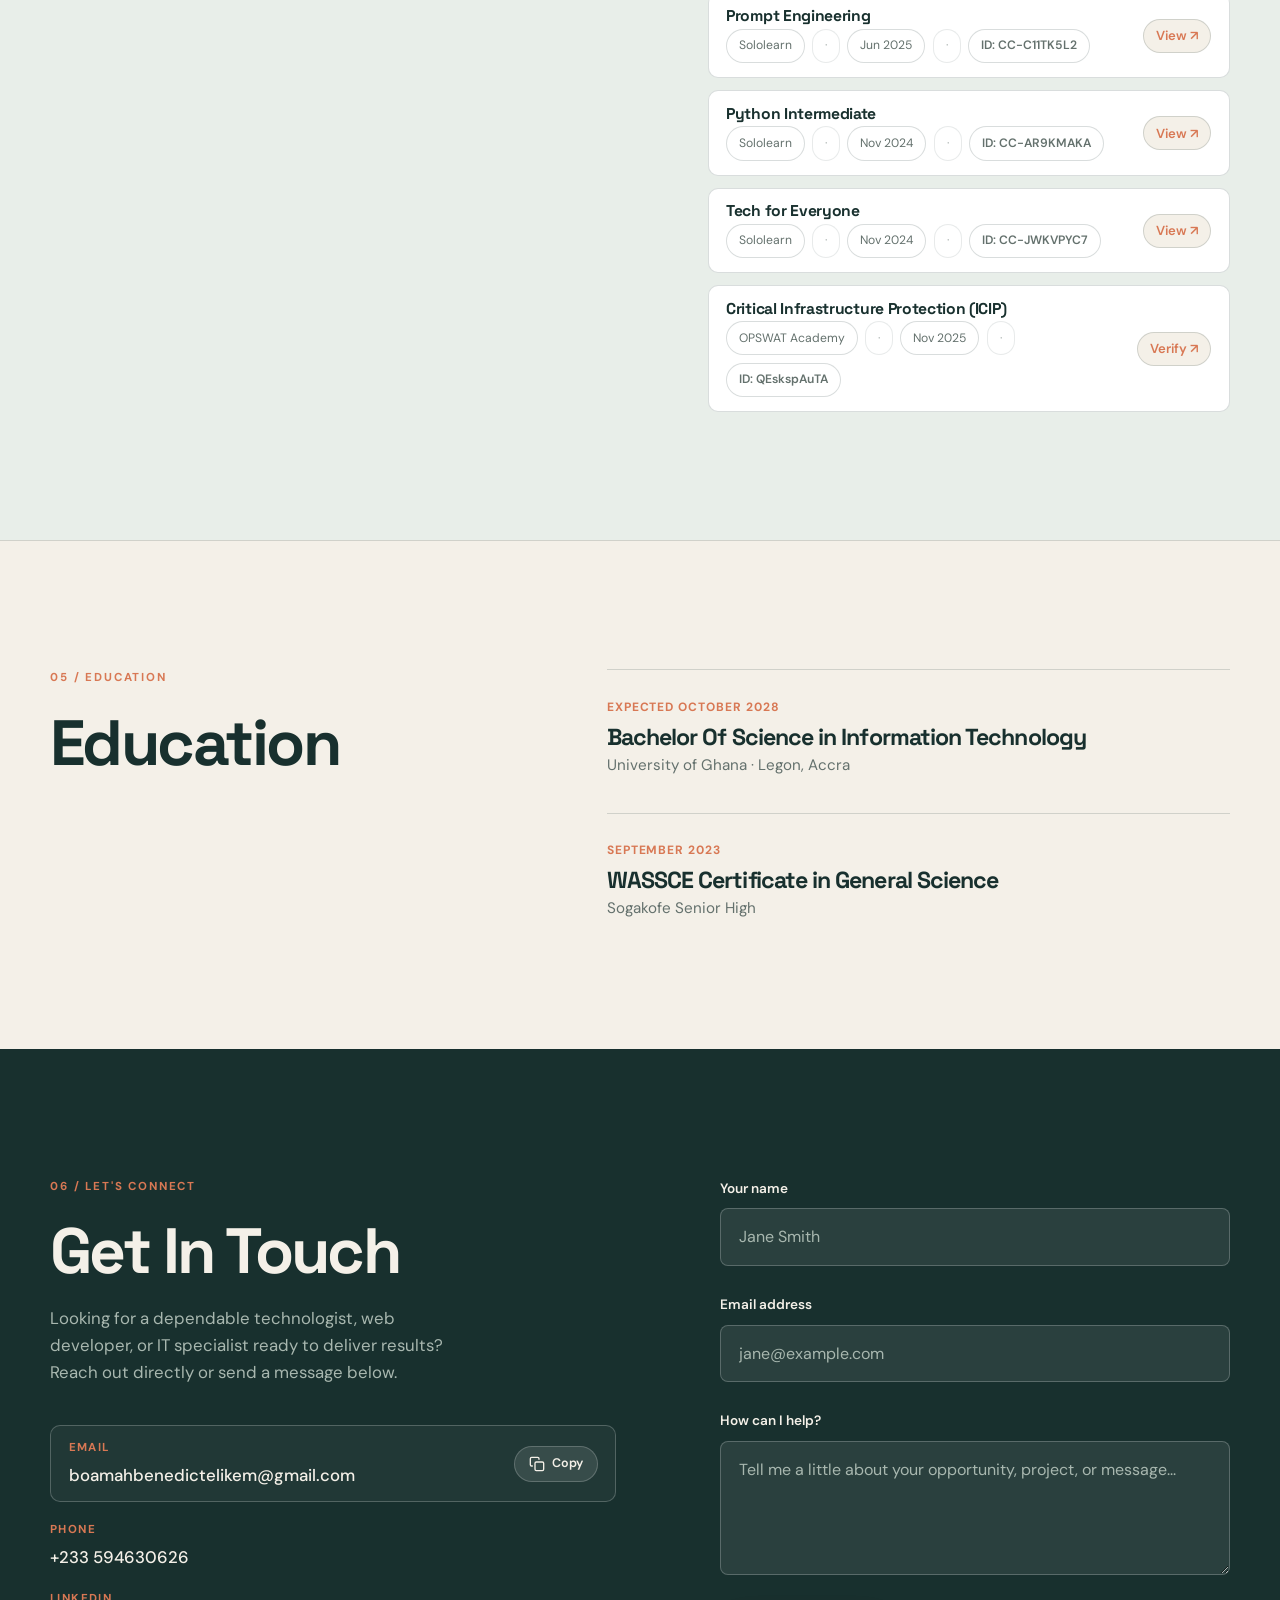
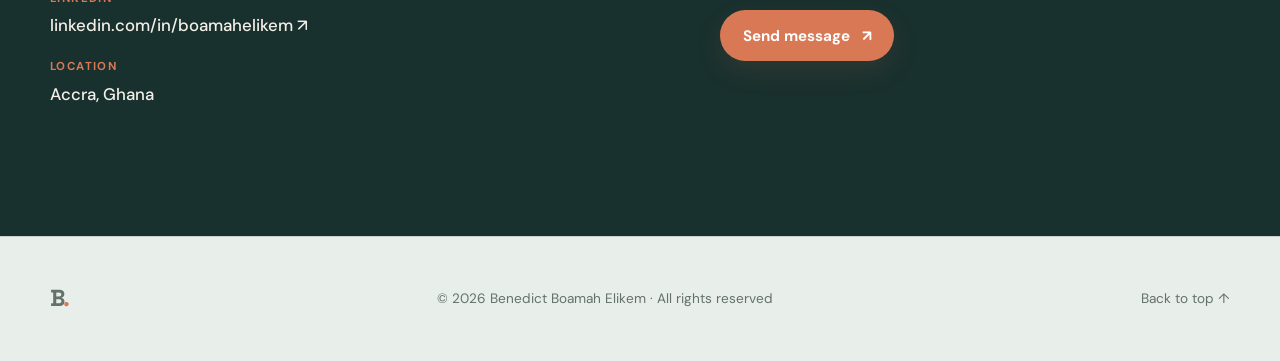
==== commit 286f305e: "Shorten title to Tech Explorer & Digital Problem Solver" ====
--- a/index.html
+++ b/index.html
@@ -4,7 +4,7 @@
 <head>
     <meta charset="UTF-8" />
     <meta name="viewport" content="width=device-width, initial-scale=1.0" />
-    <meta name="description" content="Portfolio of Benedict Boamah Elikem — Technology Explorer &amp; Digital Problem Solver in Accra, Ghana. Exploring systems, software development, IT support, and emerging technologies." />
+    <meta name="description" content="Portfolio of Benedict Boamah Elikem — Tech Explorer &amp; Digital Problem Solver in Accra, Ghana. Exploring systems, software development, IT support, and emerging technologies." />
     <title>Benedict Boamah Elikem | Crafting the Future of Tech</title>
 
     <!-- Favicon -->
@@ -13,13 +13,13 @@
     <!-- Open Graph & Social Previews -->
     <meta property="og:site_name" content="Benedict Boamah Elikem Portfolio" />
     <meta property="og:title" content="Benedict Boamah Elikem | Crafting the Future of Tech" />
-    <meta property="og:description" content="Portfolio of Benedict Boamah Elikem — Technology Explorer &amp; Digital Problem Solver in Accra, Ghana. Exploring systems, software development, IT support, and emerging technologies." />
+    <meta property="og:description" content="Portfolio of Benedict Boamah Elikem — Tech Explorer &amp; Digital Problem Solver in Accra, Ghana. Exploring systems, software development, IT support, and emerging technologies." />
     <meta property="og:image" content="https://benedictboamah.tech/profile-picture.png" />
     <meta property="og:url" content="https://benedictboamah.tech" />
     <meta property="og:type" content="website" />
     <meta name="twitter:card" content="summary_large_image" />
     <meta name="twitter:title" content="Benedict Boamah Elikem | Crafting the Future of Tech" />
-    <meta name="twitter:description" content="Portfolio of Benedict Boamah Elikem — Technology Explorer &amp; Digital Problem Solver in Accra, Ghana. Exploring systems, software development, IT support, and emerging technologies." />
+    <meta name="twitter:description" content="Portfolio of Benedict Boamah Elikem — Tech Explorer &amp; Digital Problem Solver in Accra, Ghana. Exploring systems, software development, IT support, and emerging technologies." />
     <meta name="twitter:image" content="https://benedictboamah.tech/profile-picture.png" />
     <meta name="theme-color" content="#18302e" />
 
@@ -77,7 +77,7 @@
                 <div class="hero-copy">
                     <p class="eyebrow"><span class="status-dot" aria-hidden="true"></span>Accra, Ghana · Crafting the Future of Tech</p>
                     <h1>Benedict Boamah <em>Elikem</em></h1>
-                    <h2>Technology Explorer &amp; Digital Problem Solver</h2>
+                    <h2>Tech Explorer &amp; Digital Problem Solver</h2>
                     <p class="hero-lead">A driven Information Technology student passionate about exploring computing disciplines, building practical solutions, and growing across the technology space.</p>
                     <p class="hero-value">Combining 2+ years of hands-on IT support and systems troubleshooting with web development, programming foundations, and applied AI workflows to solve real-world problems.</p>
                     <div class="hero-actions">
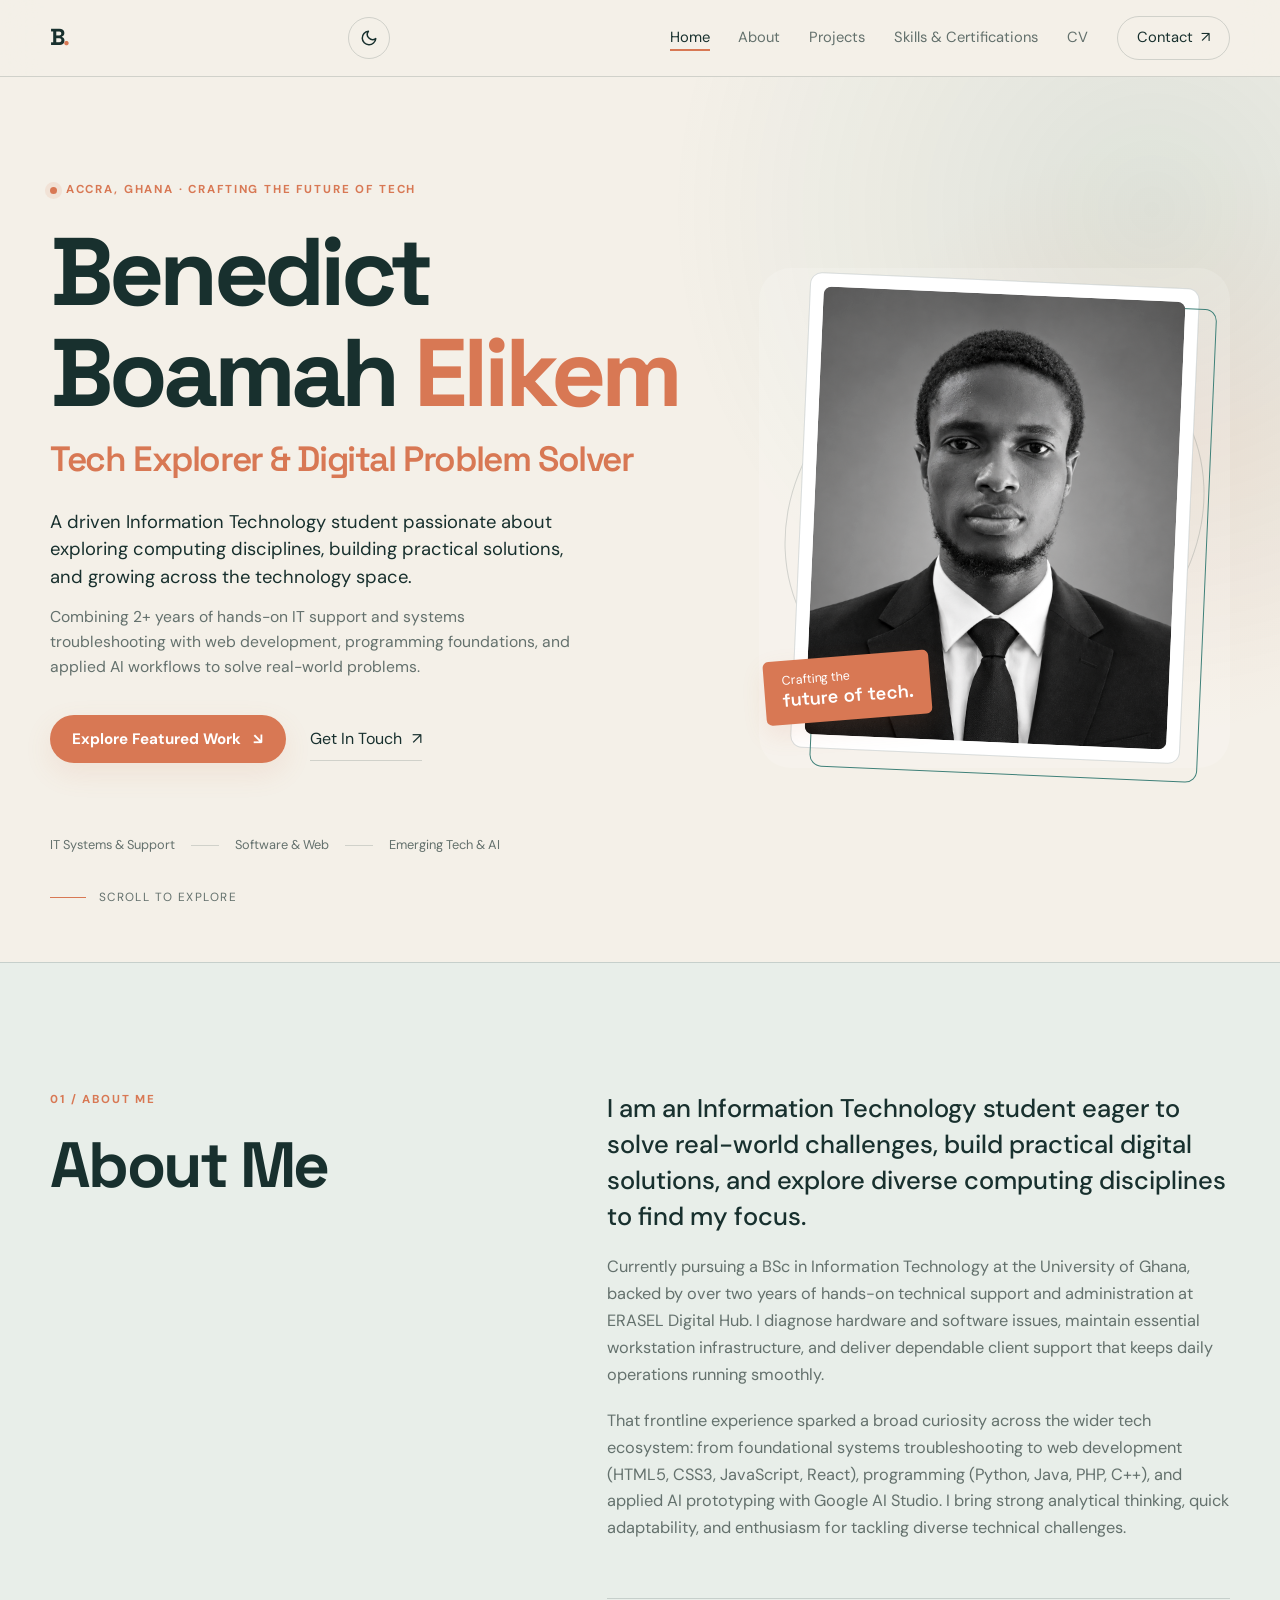
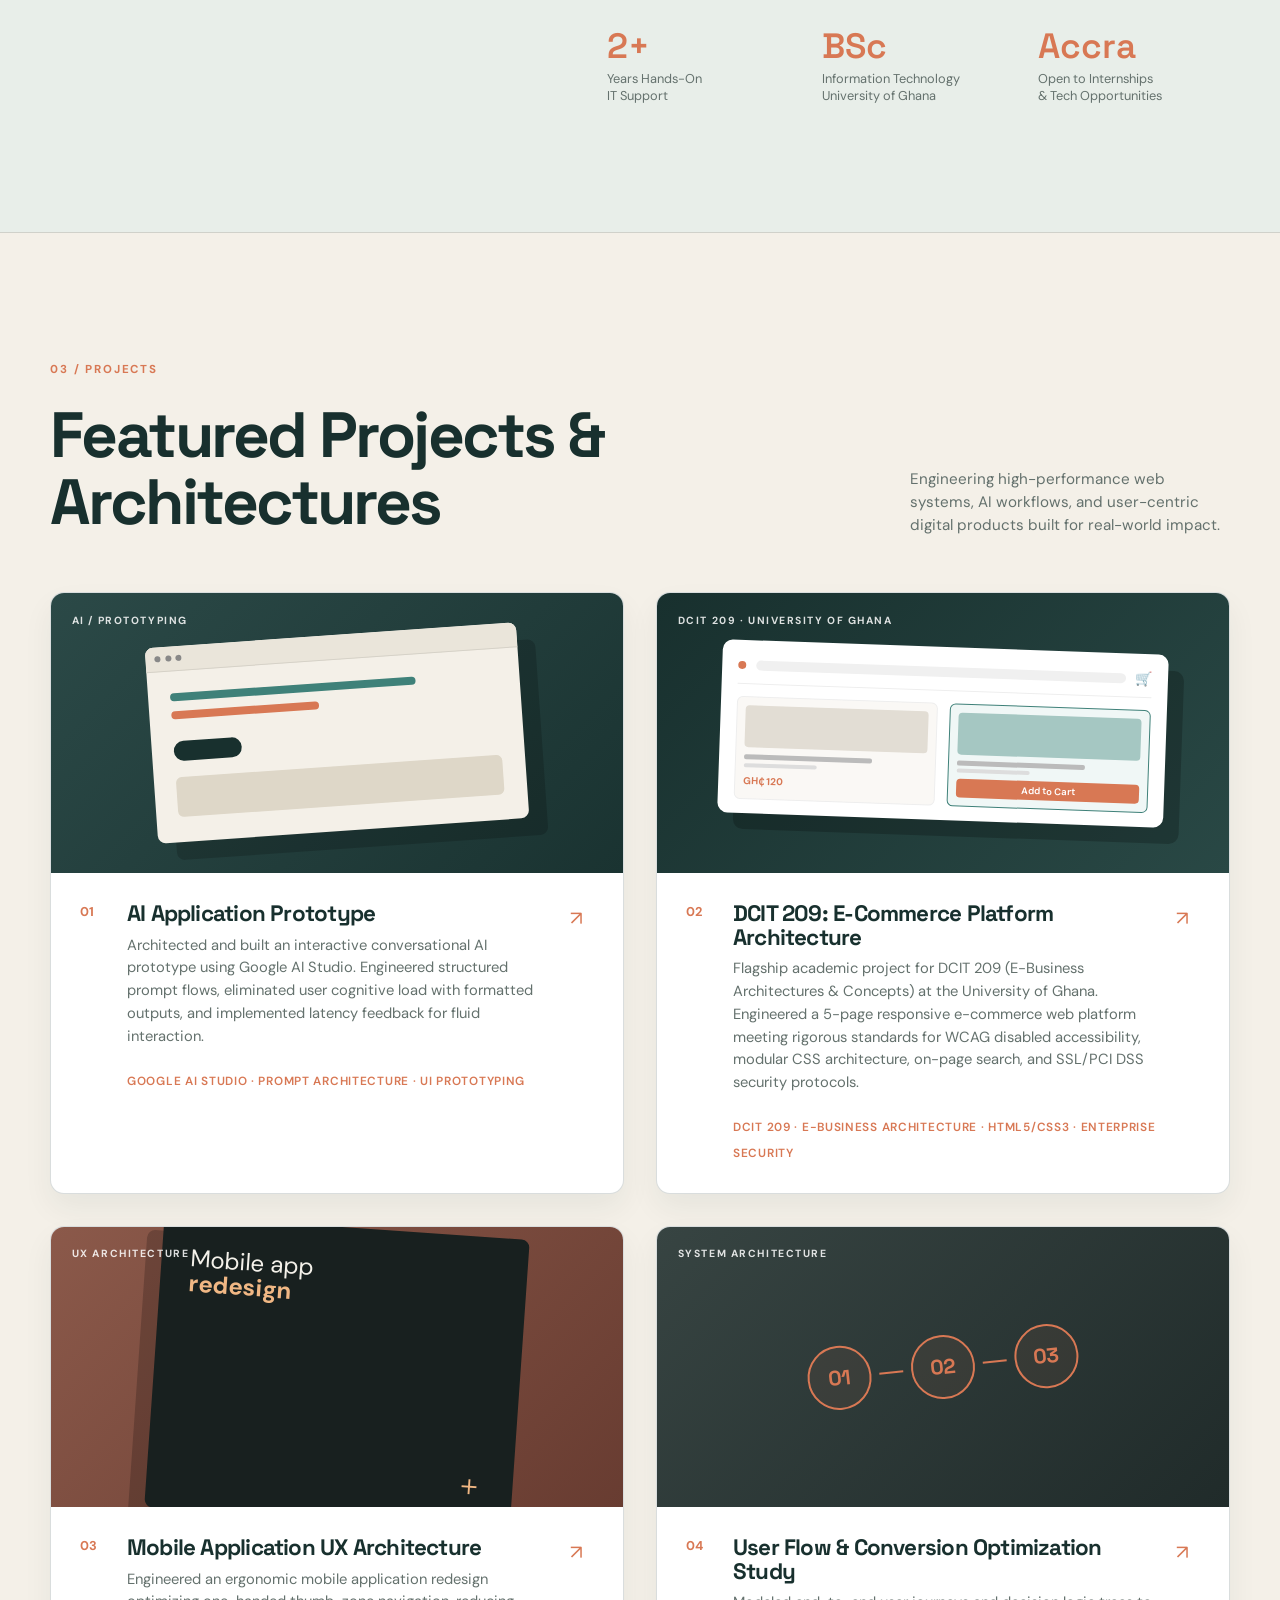
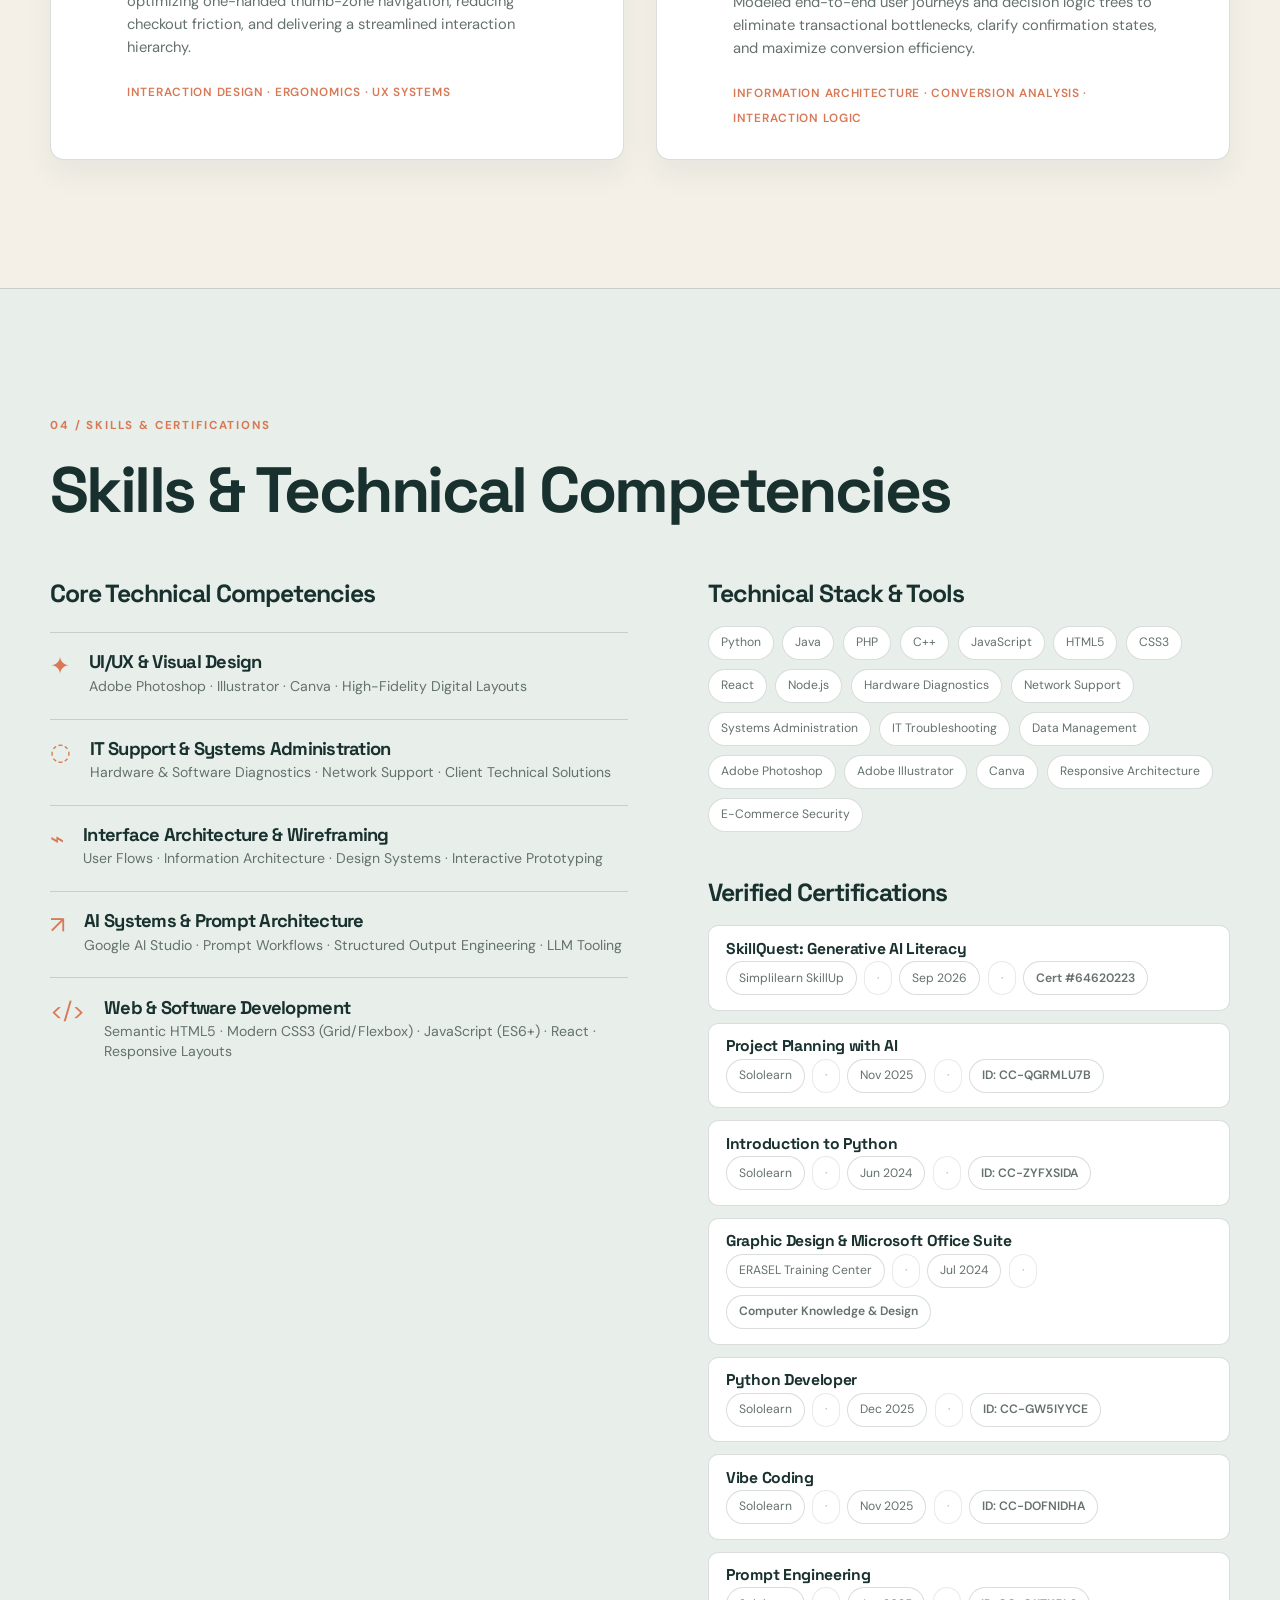
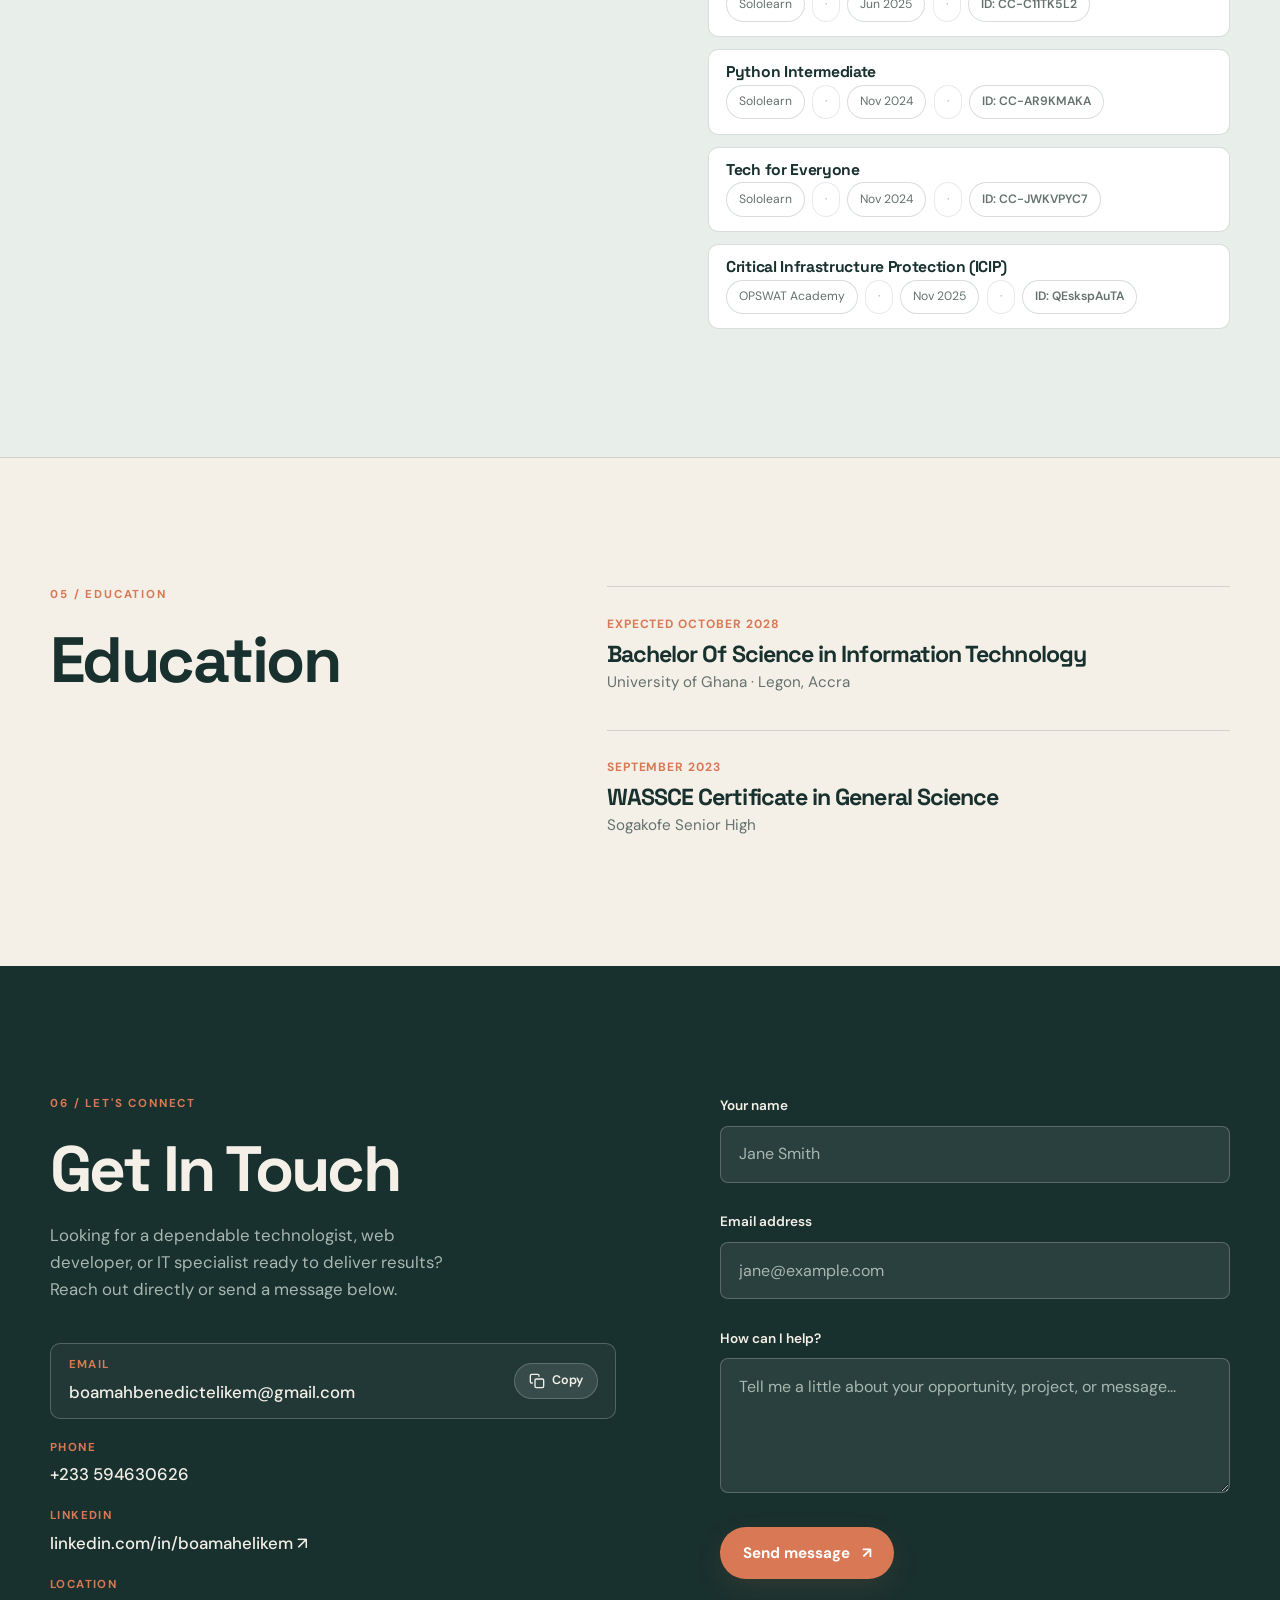
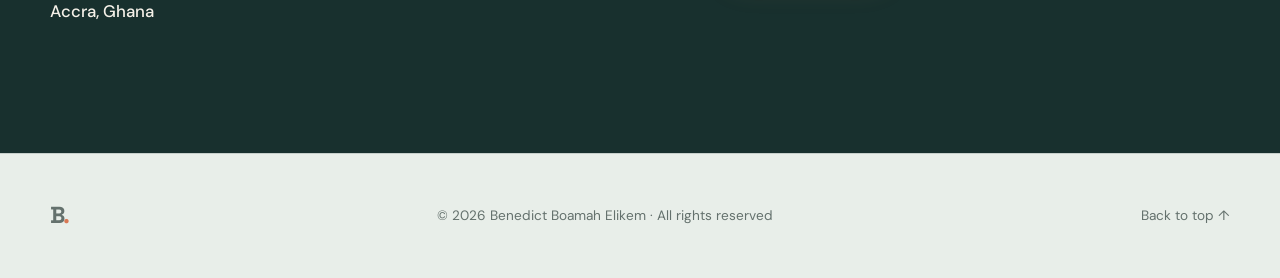
==== commit eb001c12: "Remove View links from certificate cards" ====
--- a/index.html
+++ b/index.html
@@ -320,7 +320,6 @@
                                     <span class="cert-badge">Cert #64620223</span>
                                 </div>
                             </div>
-                            <a href="assets/certificates/certificate.pdf" target="_blank" rel="noopener noreferrer" class="cert-link" title="View certificate">View ↗</a>
                         </div>
 
                         <div class="cert-card">
@@ -334,7 +333,6 @@
                                     <span class="cert-badge">ID: CC-QGRMLU7B</span>
                                 </div>
                             </div>
-                            <a href="assets/certificates/Project_Planning_with_AI.jpg" target="_blank" rel="noopener noreferrer" class="cert-link" title="View certificate">View ↗</a>
                         </div>
 
                         <div class="cert-card">
@@ -348,7 +346,6 @@
                                     <span class="cert-badge">ID: CC-ZYFXSIDA</span>
                                 </div>
                             </div>
-                            <a href="assets/certificates/Introduction%20to%20Python.png" target="_blank" rel="noopener noreferrer" class="cert-link" title="View certificate">View ↗</a>
                         </div>
 
                         <div class="cert-card">
@@ -362,7 +359,6 @@
                                     <span class="cert-badge">Computer Knowledge &amp; Design</span>
                                 </div>
                             </div>
-                            <a href="assets/certificates/ECTC.jpg" target="_blank" rel="noopener noreferrer" class="cert-link" title="View certificate">View ↗</a>
                         </div>
 
                         <div class="cert-card">
@@ -372,7 +368,6 @@
                                     <span>Sololearn</span><span class="meta-dot">&middot;</span><span>Dec 2025</span><span class="meta-dot">&middot;</span><span class="cert-badge">ID: CC-GW5IYYCE</span>
                                 </div>
                             </div>
-                            <a href="assets/certificates/Python_Developer.jpg" target="_blank" rel="noopener noreferrer" class="cert-link" title="View certificate">View ↗</a>
                         </div>
 
                         <div class="cert-card">
@@ -382,7 +377,6 @@
                                     <span>Sololearn</span><span class="meta-dot">&middot;</span><span>Nov 2025</span><span class="meta-dot">&middot;</span><span class="cert-badge">ID: CC-DOFNIDHA</span>
                                 </div>
                             </div>
-                            <a href="assets/certificates/Vibe_Coding.jpg" target="_blank" rel="noopener noreferrer" class="cert-link" title="View certificate">View ↗</a>
                         </div>
 
                         <div class="cert-card">
@@ -392,7 +386,6 @@
                                     <span>Sololearn</span><span class="meta-dot">&middot;</span><span>Jun 2025</span><span class="meta-dot">&middot;</span><span class="cert-badge">ID: CC-C11TK5L2</span>
                                 </div>
                             </div>
-                            <a href="assets/certificates/Prompt%20Engineering.jpg" target="_blank" rel="noopener noreferrer" class="cert-link" title="View certificate">View ↗</a>
                         </div>
 
                         <div class="cert-card">
@@ -402,7 +395,6 @@
                                     <span>Sololearn</span><span class="meta-dot">&middot;</span><span>Nov 2024</span><span class="meta-dot">&middot;</span><span class="cert-badge">ID: CC-AR9KMAKA</span>
                                 </div>
                             </div>
-                            <a href="assets/certificates/Python%20Intermediate.jpg" target="_blank" rel="noopener noreferrer" class="cert-link" title="View certificate">View ↗</a>
                         </div>
 
                         <div class="cert-card">
@@ -412,7 +404,6 @@
                                     <span>Sololearn</span><span class="meta-dot">&middot;</span><span>Nov 2024</span><span class="meta-dot">&middot;</span><span class="cert-badge">ID: CC-JWKVPYC7</span>
                                 </div>
                             </div>
-                            <a href="assets/certificates/Tech%20for%20Everyone.jpg" target="_blank" rel="noopener noreferrer" class="cert-link" title="View certificate">View ↗</a>
                         </div>
 
                         <div class="cert-card">
@@ -426,7 +417,6 @@
                                     <span class="cert-badge">ID: QEskspAuTA</span>
                                 </div>
                             </div>
-                            <a href="https://learn.opswatacademy.com/certificate/QEskspAuTA" target="_blank" rel="noopener noreferrer" class="cert-link" title="Verify certificate on OPSWAT Academy">Verify ↗</a>
                         </div>
                     </div>
                 </div>
